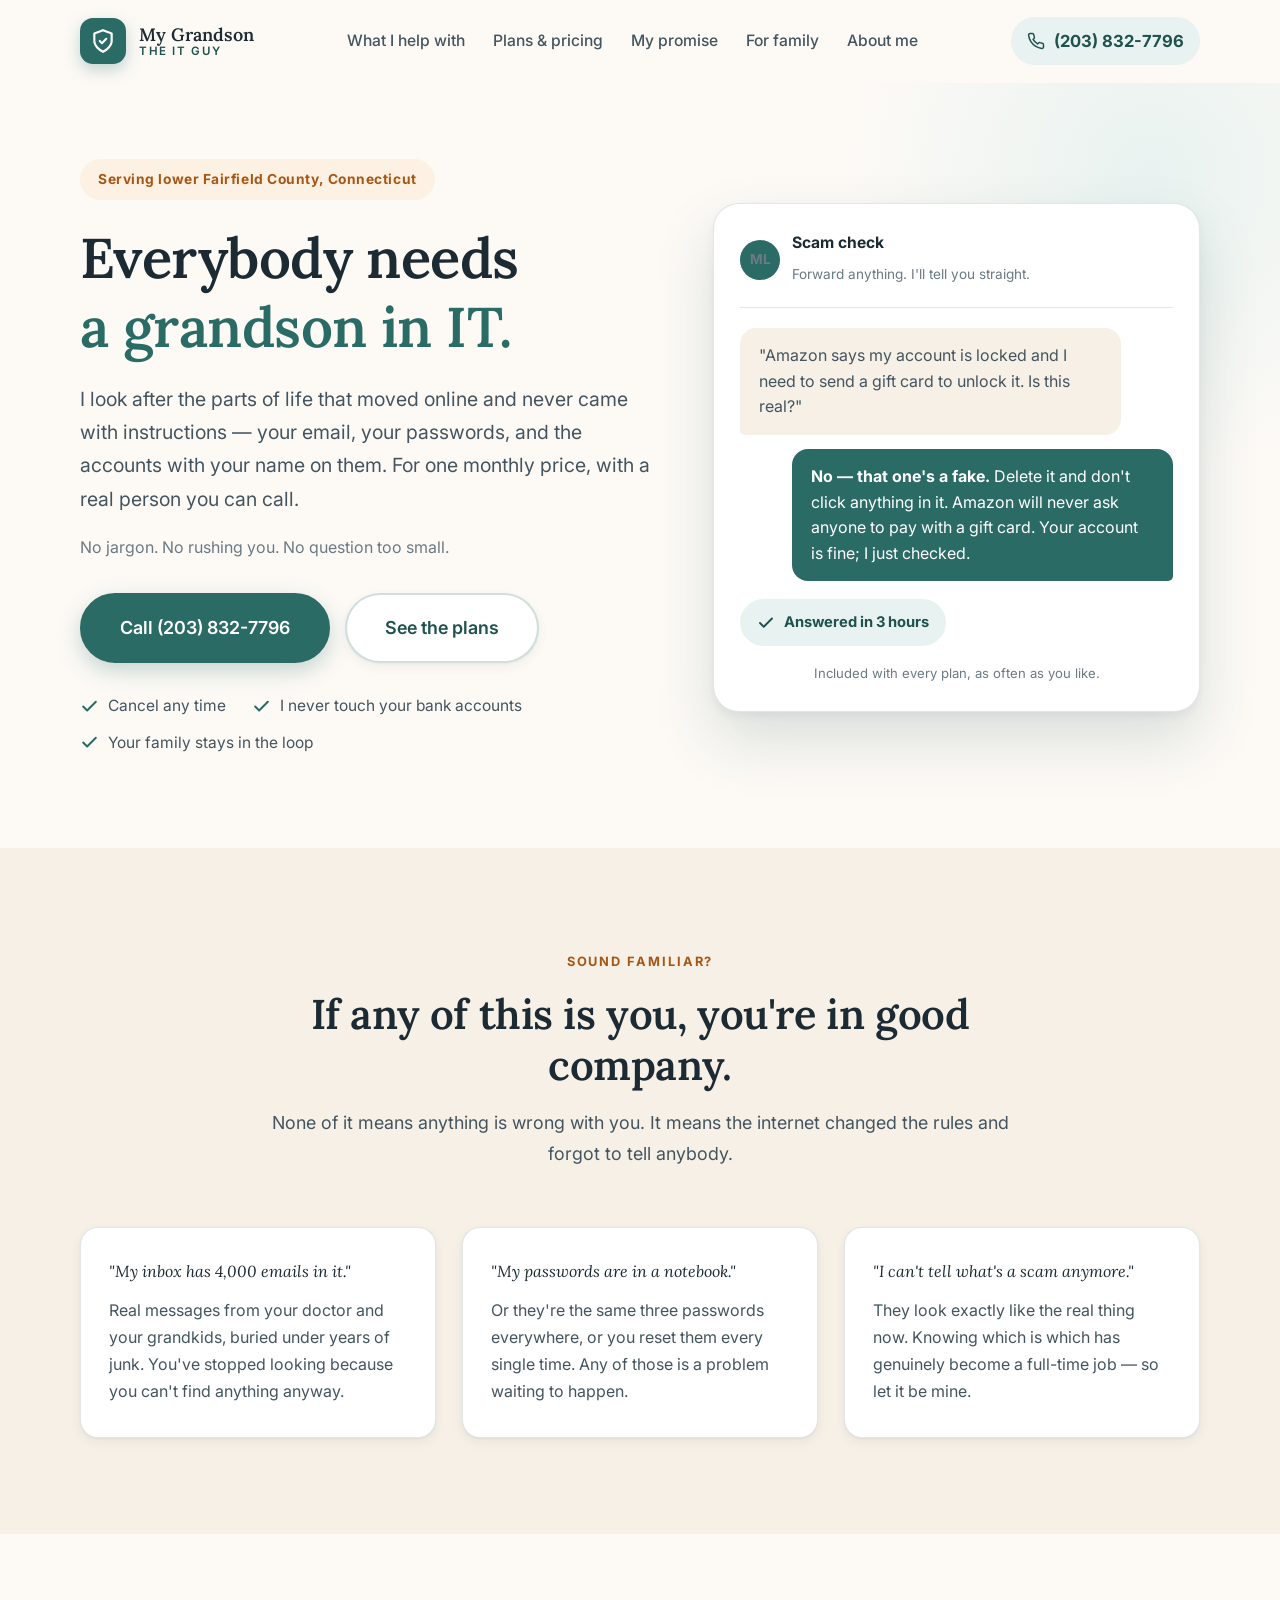
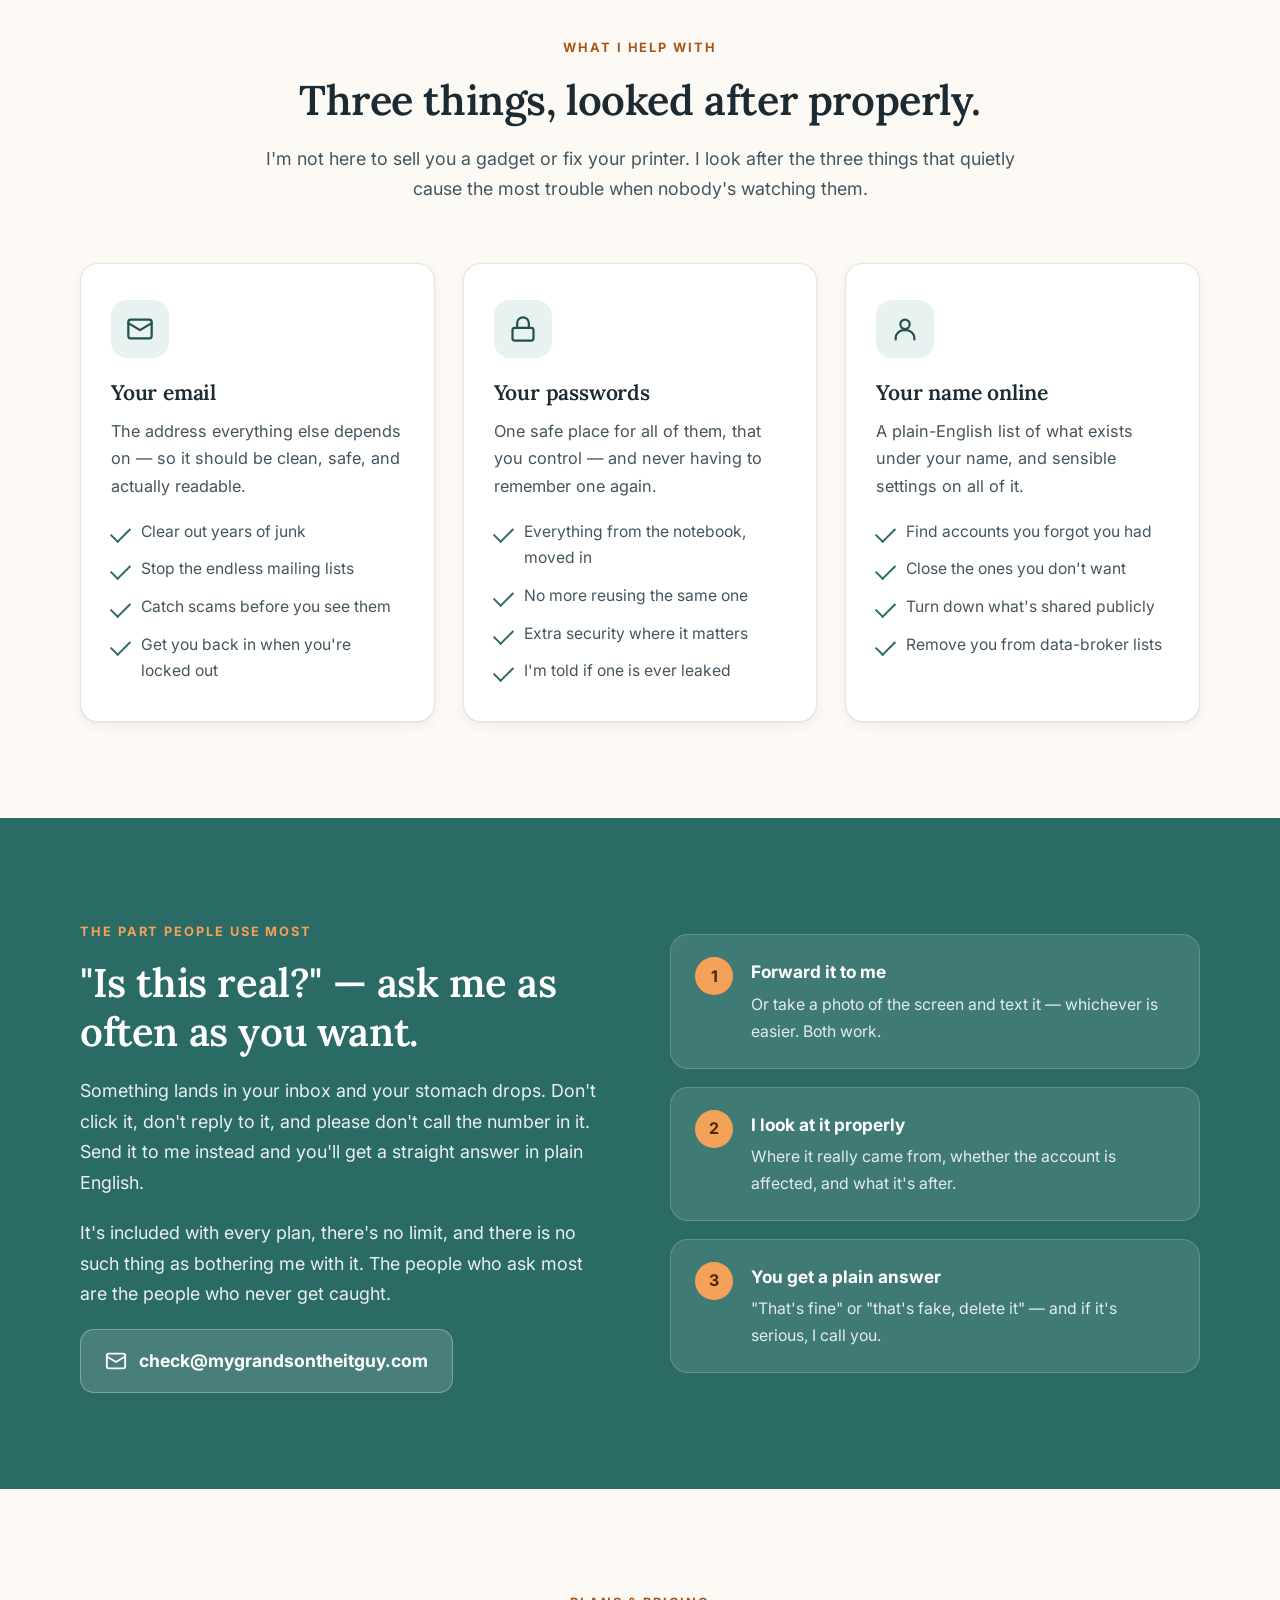
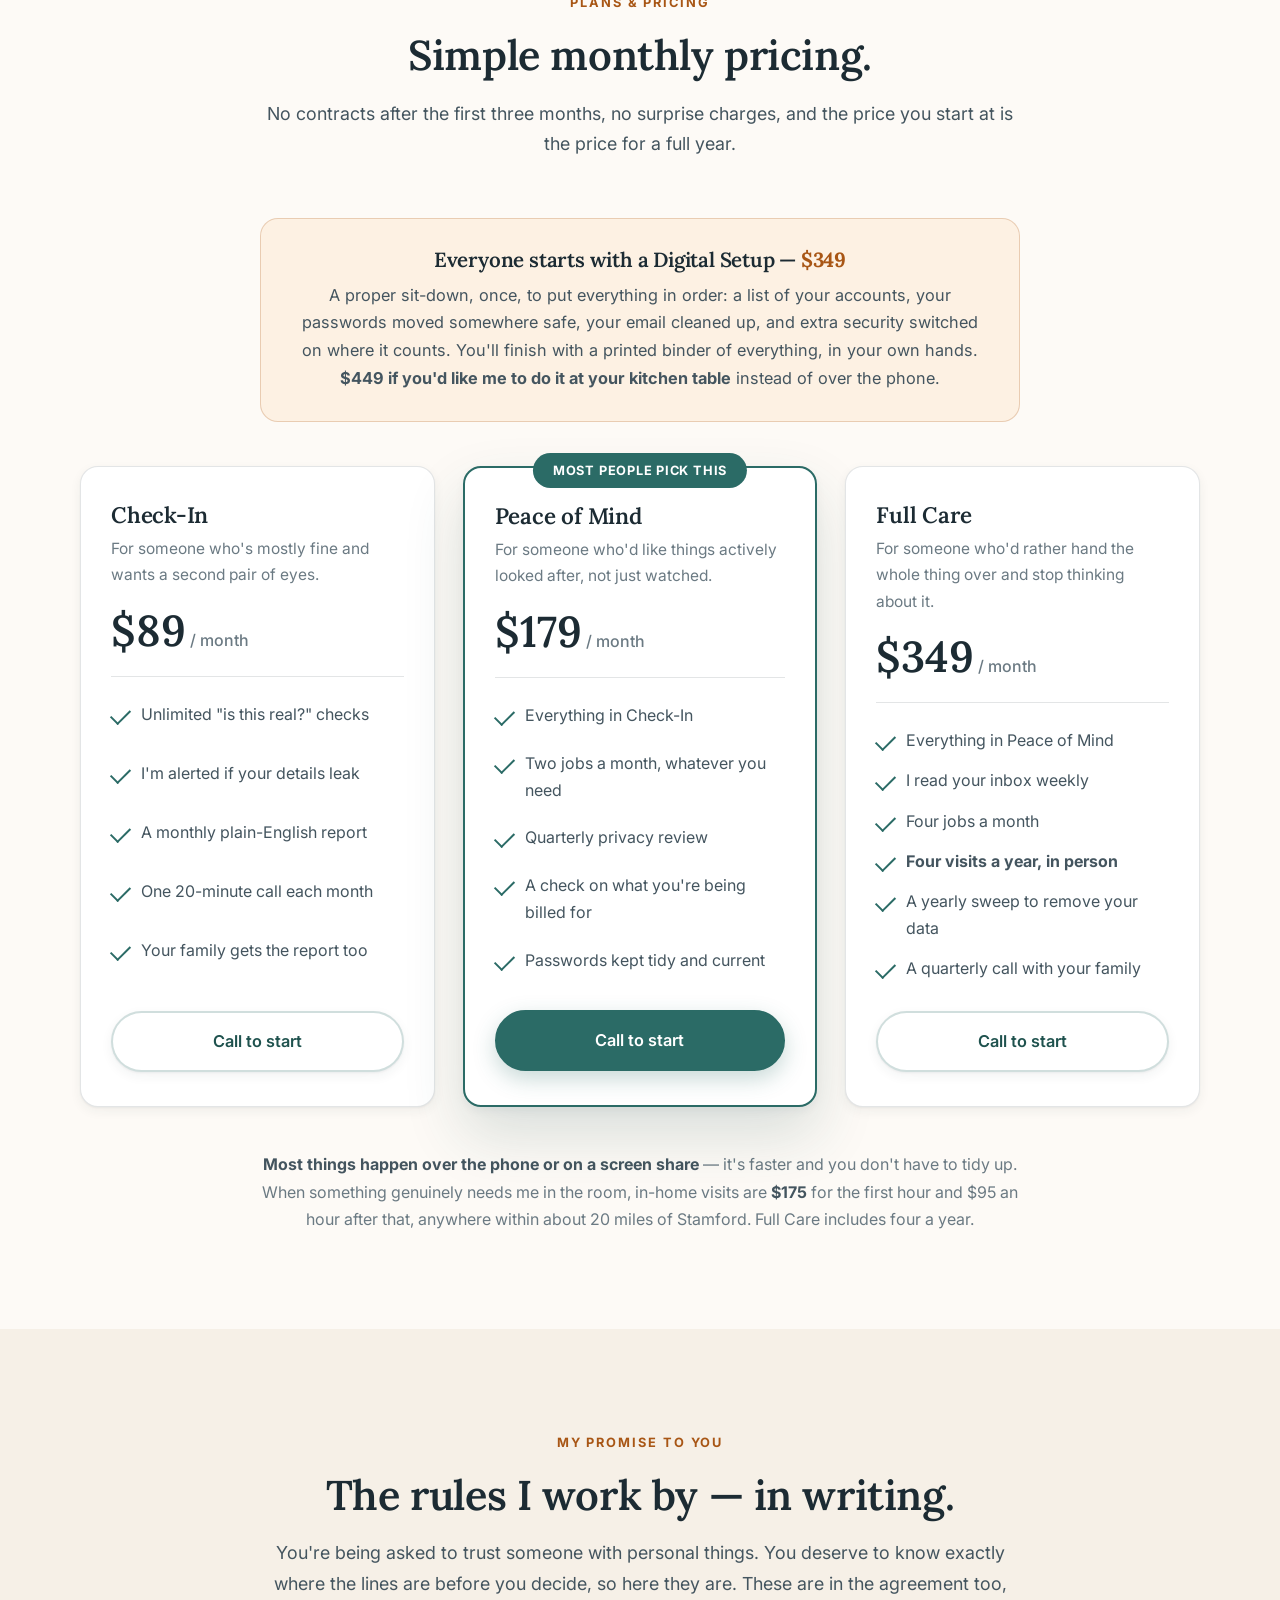
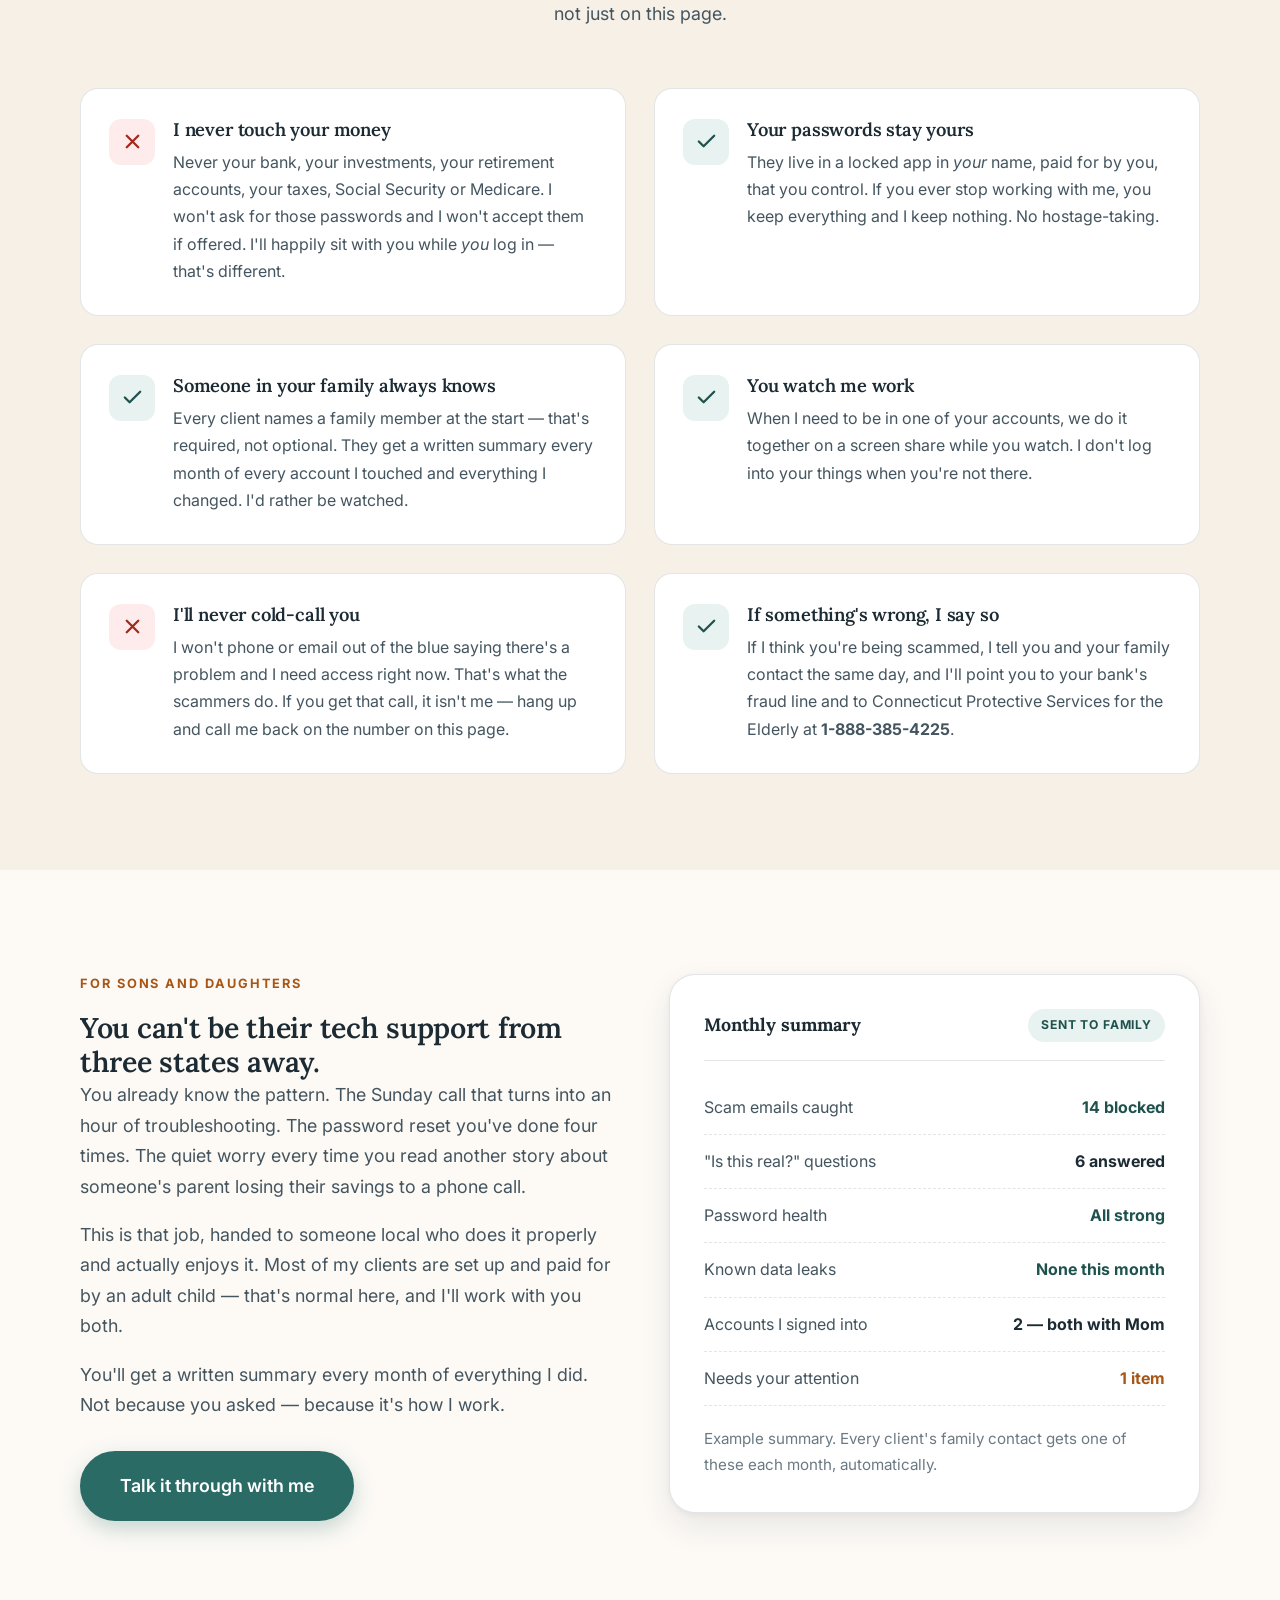
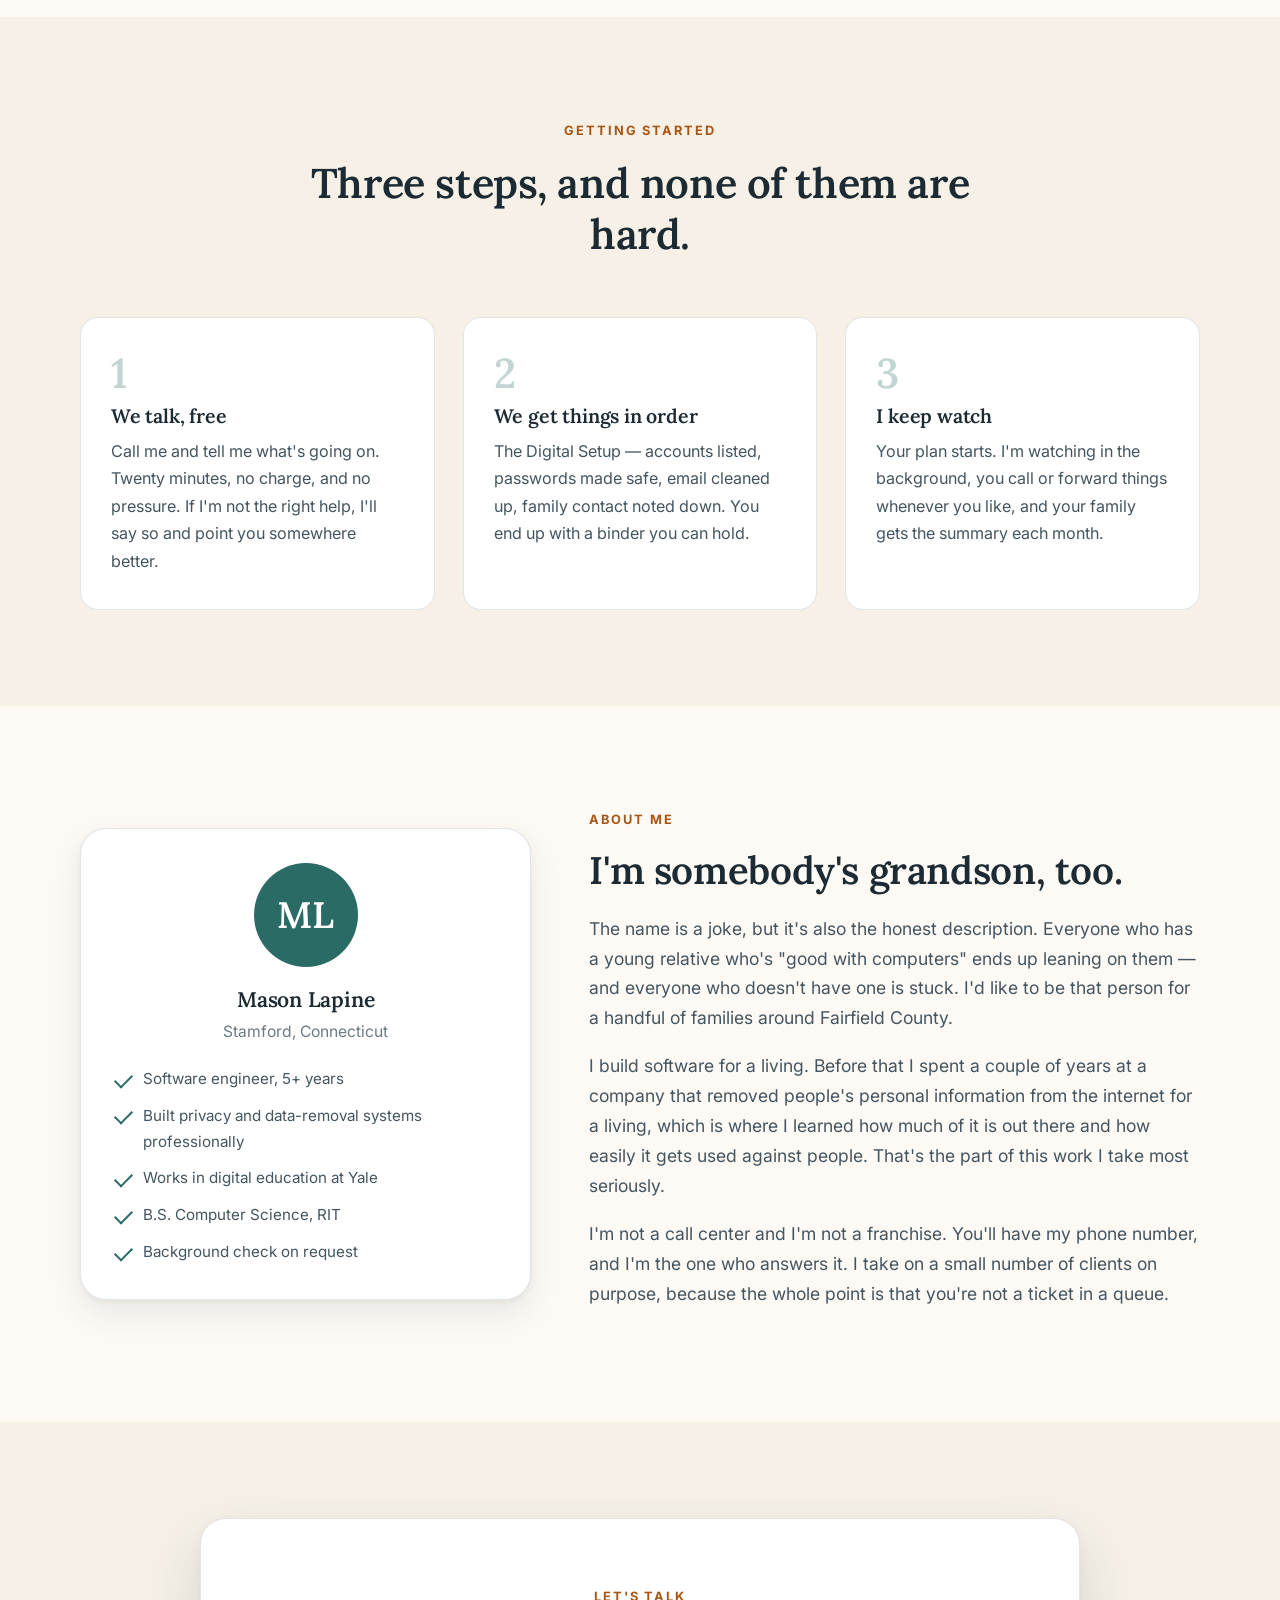
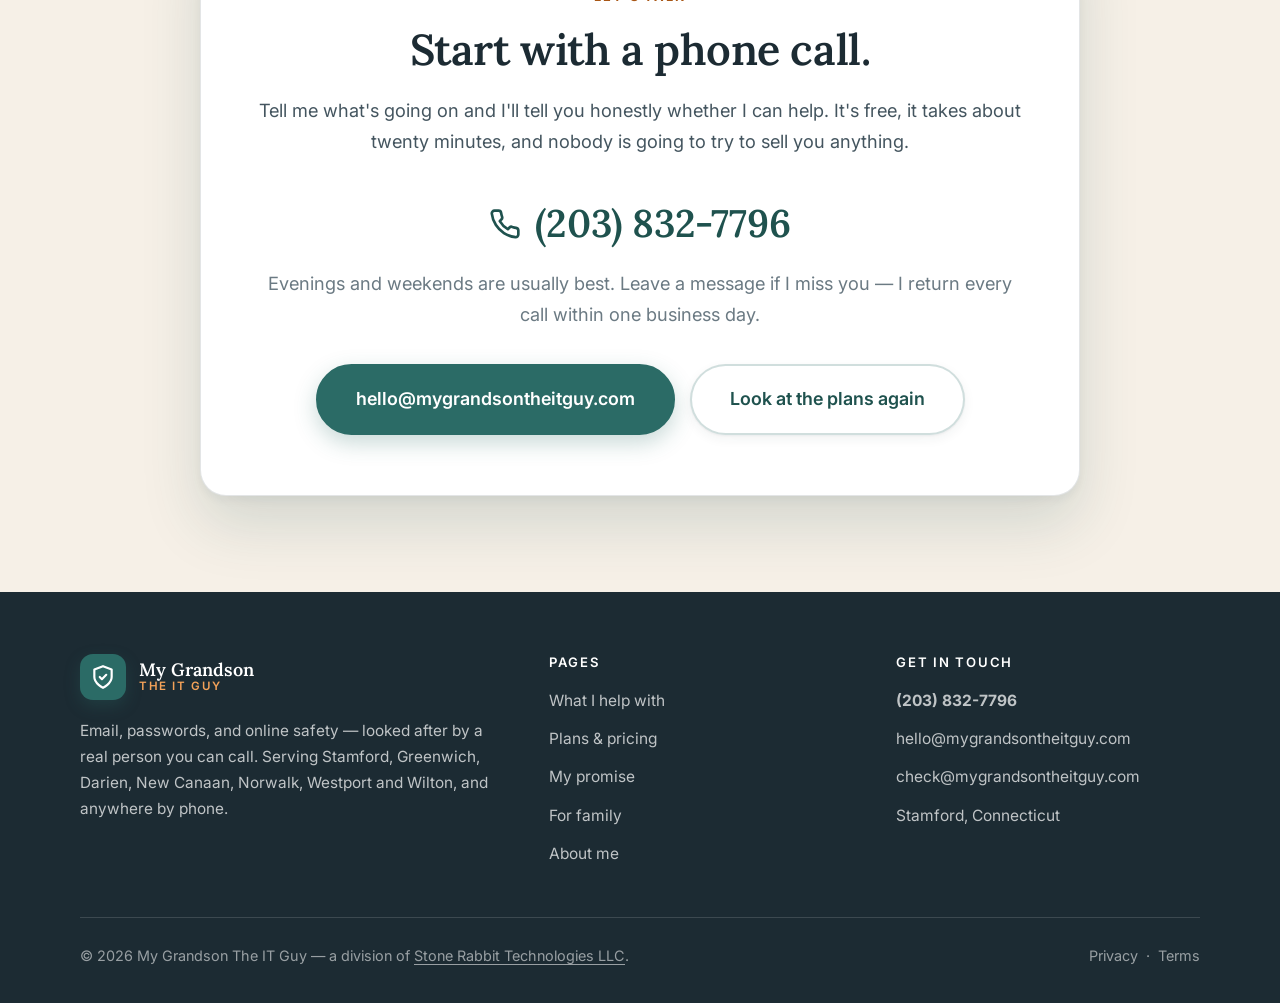
==== index.html @ dc6f5cc2 "Initial commit — My Grandson The IT Guy marketing site Static landing page for the consumer subscrip" ====
<!DOCTYPE html>
<html lang="en">
<head>
  <meta charset="UTF-8" />
  <meta name="viewport" content="width=device-width, initial-scale=1.0" />
  <title>My Grandson The IT Guy — Email, passwords and online safety, handled</title>
  <meta name="description" content="A friendly monthly service that looks after email, passwords, and your online accounts — for people who'd rather ask a person than figure it out alone. Serving lower Fairfield County, Connecticut." />
  <meta name="theme-color" content="#2b6b66" />

  <meta property="og:title" content="My Grandson The IT Guy" />
  <meta property="og:description" content="Email, passwords, and online safety — handled by a real person you can call. Monthly plans from $89." />
  <meta property="og:type" content="website" />
  <meta property="og:url" content="https://mygrandsontheitguy.com" />
  <meta property="og:locale" content="en_US" />

  <link rel="preconnect" href="https://fonts.googleapis.com" />
  <link rel="preconnect" href="https://fonts.gstatic.com" crossorigin />
  <link href="https://fonts.googleapis.com/css2?family=Inter:wght@400;500;600;700&family=Lora:wght@500;600;700&display=swap" rel="stylesheet" />

  <link rel="stylesheet" href="css/styles.css" />
</head>
<body>
  <a class="skip-link" href="#main">Skip to content</a>

  <!-- ===== Header ===== -->
  <header class="site-header" id="header">
    <div class="container">
      <div class="header-inner">
        <a href="#top" class="brand" aria-label="My Grandson The IT Guy — home">
          <span class="brand-mark" aria-hidden="true">
            <svg viewBox="0 0 24 24" fill="none" stroke="#fff" stroke-width="2" stroke-linecap="round" stroke-linejoin="round">
              <path d="M12 22s8-4 8-10V5l-8-3-8 3v7c0 6 8 10 8 10z"/>
              <path d="M9 12l2 2 4-4"/>
            </svg>
          </span>
          <span class="brand-text">
            <span class="brand-name">My Grandson</span>
            <span class="brand-sub">The IT Guy</span>
          </span>
        </a>

        <nav class="nav" aria-label="Primary">
          <a href="#help">What I help with</a>
          <a href="#plans">Plans &amp; pricing</a>
          <a href="#promise">My promise</a>
          <a href="#family">For family</a>
          <a href="#about">About me</a>
        </nav>

        <!-- Phone is the primary conversion path for this audience.
             Keep it visible; older visitors call, they don't fill in forms. -->
        <a href="tel:+12038327796" class="header-phone">
          <svg viewBox="0 0 24 24" fill="none" stroke="currentColor" stroke-width="2" stroke-linecap="round" stroke-linejoin="round" aria-hidden="true">
            <path d="M22 16.9v3a2 2 0 0 1-2.2 2 19.8 19.8 0 0 1-8.6-3.1 19.5 19.5 0 0 1-6-6A19.8 19.8 0 0 1 2.1 4.2 2 2 0 0 1 4.1 2h3a2 2 0 0 1 2 1.7c.1 1 .4 1.9.7 2.8a2 2 0 0 1-.5 2.1L8.1 9.9a16 16 0 0 0 6 6l1.3-1.3a2 2 0 0 1 2.1-.4c.9.3 1.8.6 2.8.7a2 2 0 0 1 1.7 2z"/>
          </svg>
          (203) 832-7796
        </a>

        <button class="menu-toggle" id="menuToggle" aria-label="Open menu" aria-expanded="false" aria-controls="mobileNav">
          <span></span><span></span><span></span>
        </button>
      </div>

      <nav class="mobile-nav" id="mobileNav" aria-label="Mobile">
        <a href="#help">What I help with</a>
        <a href="#plans">Plans &amp; pricing</a>
        <a href="#promise">My promise</a>
        <a href="#family">For family</a>
        <a href="#about">About me</a>
        <a href="tel:+12038327796"><strong>Call (203) 832-7796</strong></a>
      </nav>
    </div>
  </header>

  <main id="main">
    <!-- ===== Hero ===== -->
    <section class="hero" id="top">
      <div class="container hero-inner">
        <div class="hero-copy">
          <span class="hero-eyebrow">Serving lower Fairfield County, Connecticut</span>
          <h1>
            Everybody needs<br />
            <span class="accent">a grandson in IT.</span>
          </h1>
          <p class="hero-lead">
            I look after the parts of life that moved online and never came with
            instructions — your email, your passwords, and the accounts with your
            name on them. For one monthly price, with a real person you can call.
          </p>
          <p class="hero-note">
            No jargon. No rushing you. No question too small.
          </p>

          <div class="hero-actions">
            <a href="tel:+12038327796" class="btn btn-primary btn-lg">Call (203) 832-7796</a>
            <a href="#plans" class="btn btn-ghost btn-lg">See the plans</a>
          </div>

          <div class="hero-assure">
            <span>
              <svg viewBox="0 0 24 24" fill="none" stroke="currentColor" stroke-width="2.5" stroke-linecap="round" stroke-linejoin="round" aria-hidden="true"><path d="M20 6L9 17l-5-5"/></svg>
              Cancel any time
            </span>
            <span>
              <svg viewBox="0 0 24 24" fill="none" stroke="currentColor" stroke-width="2.5" stroke-linecap="round" stroke-linejoin="round" aria-hidden="true"><path d="M20 6L9 17l-5-5"/></svg>
              I never touch your bank accounts
            </span>
            <span>
              <svg viewBox="0 0 24 24" fill="none" stroke="currentColor" stroke-width="2.5" stroke-linecap="round" stroke-linejoin="round" aria-hidden="true"><path d="M20 6L9 17l-5-5"/></svg>
              Your family stays in the loop
            </span>
          </div>
        </div>

        <!-- Showing the product beats describing it -->
        <div class="hero-visual">
          <div class="chat">
            <div class="chat-head">
              <span class="chat-avatar" aria-hidden="true">ML</span>
              <div>
                <strong>Scam check</strong>
                <span>Forward anything. I'll tell you straight.</span>
              </div>
            </div>

            <div class="bubble bubble-them">
              "Amazon says my account is locked and I need to send a gift card
              to unlock it. Is this real?"
            </div>

            <div class="bubble bubble-me">
              <strong>No — that one's a fake.</strong> Delete it and don't click
              anything in it. Amazon will never ask anyone to pay with a gift
              card. Your account is fine; I just checked.
            </div>

            <span class="chat-verdict">
              <svg viewBox="0 0 24 24" fill="none" stroke="currentColor" stroke-width="2.5" stroke-linecap="round" stroke-linejoin="round" aria-hidden="true"><path d="M20 6L9 17l-5-5"/></svg>
              Answered in 3 hours
            </span>

            <p class="chat-time">Included with every plan, as often as you like.</p>
          </div>
        </div>
      </div>
    </section>

    <!-- ===== Problems ===== -->
    <section class="section section-sand">
      <div class="container">
        <div class="section-head reveal">
          <span class="kicker">Sound familiar?</span>
          <h2>If any of this is you, you're in good company.</h2>
          <p class="section-sub">
            None of it means anything is wrong with you. It means the internet
            changed the rules and forgot to tell anybody.
          </p>
        </div>

        <div class="problems">
          <article class="problem reveal">
            <p class="problem-quote">"My inbox has 4,000 emails in it."</p>
            <p>
              Real messages from your doctor and your grandkids, buried under
              years of junk. You've stopped looking because you can't find
              anything anyway.
            </p>
          </article>

          <article class="problem reveal">
            <p class="problem-quote">"My passwords are in a notebook."</p>
            <p>
              Or they're the same three passwords everywhere, or you reset them
              every single time. Any of those is a problem waiting to happen.
            </p>
          </article>

          <article class="problem reveal">
            <p class="problem-quote">"I can't tell what's a scam anymore."</p>
            <p>
              They look exactly like the real thing now. Knowing which is which
              has genuinely become a full-time job — so let it be mine.
            </p>
          </article>
        </div>
      </div>
    </section>

    <!-- ===== What I help with ===== -->
    <section class="section" id="help">
      <div class="container">
        <div class="section-head reveal">
          <span class="kicker">What I help with</span>
          <h2>Three things, looked after properly.</h2>
          <p class="section-sub">
            I'm not here to sell you a gadget or fix your printer. I look after
            the three things that quietly cause the most trouble when nobody's
            watching them.
          </p>
        </div>

        <div class="cards">
          <article class="card reveal">
            <span class="card-icon" aria-hidden="true">
              <svg viewBox="0 0 24 24" fill="none" stroke="currentColor" stroke-width="1.9" stroke-linecap="round" stroke-linejoin="round">
                <rect x="2" y="4" width="20" height="16" rx="2"/><path d="m2 7 10 6 10-6"/>
              </svg>
            </span>
            <h3>Your email</h3>
            <p>
              The address everything else depends on — so it should be clean,
              safe, and actually readable.
            </p>
            <ul class="card-list">
              <li>Clear out years of junk</li>
              <li>Stop the endless mailing lists</li>
              <li>Catch scams before you see them</li>
              <li>Get you back in when you're locked out</li>
            </ul>
          </article>

          <article class="card reveal">
            <span class="card-icon" aria-hidden="true">
              <svg viewBox="0 0 24 24" fill="none" stroke="currentColor" stroke-width="1.9" stroke-linecap="round" stroke-linejoin="round">
                <rect x="3" y="11" width="18" height="11" rx="2"/><path d="M7 11V7a5 5 0 0 1 10 0v4"/>
              </svg>
            </span>
            <h3>Your passwords</h3>
            <p>
              One safe place for all of them, that you control — and never
              having to remember one again.
            </p>
            <ul class="card-list">
              <li>Everything from the notebook, moved in</li>
              <li>No more reusing the same one</li>
              <li>Extra security where it matters</li>
              <li>I'm told if one is ever leaked</li>
            </ul>
          </article>

          <article class="card reveal">
            <span class="card-icon" aria-hidden="true">
              <svg viewBox="0 0 24 24" fill="none" stroke="currentColor" stroke-width="1.9" stroke-linecap="round" stroke-linejoin="round">
                <circle cx="12" cy="8" r="4"/><path d="M4 21v-1a7 7 0 0 1 7-7h2a7 7 0 0 1 7 7v1"/>
              </svg>
            </span>
            <h3>Your name online</h3>
            <p>
              A plain-English list of what exists under your name, and sensible
              settings on all of it.
            </p>
            <ul class="card-list">
              <li>Find accounts you forgot you had</li>
              <li>Close the ones you don't want</li>
              <li>Turn down what's shared publicly</li>
              <li>Remove you from data-broker lists</li>
            </ul>
          </article>
        </div>
      </div>
    </section>

    <!-- ===== Scam check feature ===== -->
    <section class="section section-teal">
      <div class="container feature-inner">
        <div class="feature-copy reveal">
          <span class="kicker">The part people use most</span>
          <h2>"Is this real?" — ask me as often as you want.</h2>
          <p>
            Something lands in your inbox and your stomach drops. Don't click it,
            don't reply to it, and please don't call the number in it. Send it to
            me instead and you'll get a straight answer in plain English.
          </p>
          <p>
            It's included with every plan, there's no limit, and there is no such
            thing as bothering me with it. The people who ask most are the people
            who never get caught.
          </p>
          <!-- TODO (pre-launch): create this mailbox on the domain -->
          <span class="feature-mail">
            <svg viewBox="0 0 24 24" width="22" height="22" fill="none" stroke="currentColor" stroke-width="2" stroke-linecap="round" stroke-linejoin="round" aria-hidden="true">
              <rect x="2" y="4" width="20" height="16" rx="2"/><path d="m2 7 10 6 10-6"/>
            </svg>
            check@mygrandsontheitguy.com
          </span>
        </div>

        <div class="feature-steps reveal">
          <div class="fstep">
            <span class="fstep-num" aria-hidden="true">1</span>
            <div>
              <strong>Forward it to me</strong>
              <p>Or take a photo of the screen and text it — whichever is easier. Both work.</p>
            </div>
          </div>
          <div class="fstep">
            <span class="fstep-num" aria-hidden="true">2</span>
            <div>
              <strong>I look at it properly</strong>
              <p>Where it really came from, whether the account is affected, and what it's after.</p>
            </div>
          </div>
          <div class="fstep">
            <span class="fstep-num" aria-hidden="true">3</span>
            <div>
              <strong>You get a plain answer</strong>
              <p>"That's fine" or "that's fake, delete it" — and if it's serious, I call you.</p>
            </div>
          </div>
        </div>
      </div>
    </section>

    <!-- ===== Plans ===== -->
    <section class="section" id="plans">
      <div class="container">
        <div class="section-head reveal">
          <span class="kicker">Plans &amp; pricing</span>
          <h2>Simple monthly pricing.</h2>
          <p class="section-sub">
            No contracts after the first three months, no surprise charges, and
            the price you start at is the price for a full year.
          </p>
        </div>

        <div class="setup-callout reveal">
          <h3>Everyone starts with a Digital Setup — <span class="price">$349</span></h3>
          <p>
            A proper sit-down, once, to put everything in order: a list of your
            accounts, your passwords moved somewhere safe, your email cleaned up,
            and extra security switched on where it counts. You'll finish with a
            printed binder of everything, in your own hands.
            <br />
            <strong>$449 if you'd like me to do it at your kitchen table</strong>
            instead of over the phone.
          </p>
        </div>

        <div class="plans">
          <article class="plan reveal">
            <h3>Check-In</h3>
            <p class="plan-for">For someone who's mostly fine and wants a second pair of eyes.</p>
            <div class="plan-price">$89<span> / month</span></div>
            <div class="plan-rule"></div>
            <ul class="plan-list">
              <li>Unlimited "is this real?" checks</li>
              <li>I'm alerted if your details leak</li>
              <li>A monthly plain-English report</li>
              <li>One 20-minute call each month</li>
              <li>Your family gets the report too</li>
            </ul>
            <a href="tel:+12038327796" class="btn btn-ghost">Call to start</a>
          </article>

          <article class="plan plan-featured reveal">
            <span class="plan-badge">Most people pick this</span>
            <h3>Peace of Mind</h3>
            <p class="plan-for">For someone who'd like things actively looked after, not just watched.</p>
            <div class="plan-price">$179<span> / month</span></div>
            <div class="plan-rule"></div>
            <ul class="plan-list">
              <li>Everything in Check-In</li>
              <li>Two jobs a month, whatever you need</li>
              <li>Quarterly privacy review</li>
              <li>A check on what you're being billed for</li>
              <li>Passwords kept tidy and current</li>
            </ul>
            <a href="tel:+12038327796" class="btn btn-primary">Call to start</a>
          </article>

          <article class="plan reveal">
            <h3>Full Care</h3>
            <p class="plan-for">For someone who'd rather hand the whole thing over and stop thinking about it.</p>
            <div class="plan-price">$349<span> / month</span></div>
            <div class="plan-rule"></div>
            <ul class="plan-list">
              <li>Everything in Peace of Mind</li>
              <li>I read your inbox weekly</li>
              <li>Four jobs a month</li>
              <li><strong>Four visits a year, in person</strong></li>
              <li>A yearly sweep to remove your data</li>
              <li>A quarterly call with your family</li>
            </ul>
            <a href="tel:+12038327796" class="btn btn-ghost">Call to start</a>
          </article>
        </div>

        <p class="pricing-foot reveal">
          <strong>Most things happen over the phone or on a screen share</strong> —
          it's faster and you don't have to tidy up. When something genuinely needs
          me in the room, in-home visits are <strong>$175</strong> for the first
          hour and $95 an hour after that, anywhere within about 20 miles of
          Stamford. Full Care includes four a year.
        </p>
      </div>
    </section>

    <!-- ===== Promise / safety ===== -->
    <section class="section section-sand" id="promise">
      <div class="container">
        <div class="section-head reveal">
          <span class="kicker">My promise to you</span>
          <h2>The rules I work by — in writing.</h2>
          <p class="section-sub">
            You're being asked to trust someone with personal things. You deserve
            to know exactly where the lines are before you decide, so here they
            are. These are in the agreement too, not just on this page.
          </p>
        </div>

        <div class="promise-grid">
          <article class="promise reveal">
            <span class="promise-icon promise-no" aria-hidden="true">
              <svg viewBox="0 0 24 24" fill="none" stroke="currentColor" stroke-width="2.4" stroke-linecap="round"><path d="M18 6 6 18M6 6l12 12"/></svg>
            </span>
            <div>
              <h3>I never touch your money</h3>
              <p>
                Never your bank, your investments, your retirement accounts, your
                taxes, Social Security or Medicare. I won't ask for those
                passwords and I won't accept them if offered. I'll happily sit
                with you while <em>you</em> log in — that's different.
              </p>
            </div>
          </article>

          <article class="promise reveal">
            <span class="promise-icon promise-yes" aria-hidden="true">
              <svg viewBox="0 0 24 24" fill="none" stroke="currentColor" stroke-width="2.4" stroke-linecap="round" stroke-linejoin="round"><path d="M20 6 9 17l-5-5"/></svg>
            </span>
            <div>
              <h3>Your passwords stay yours</h3>
              <p>
                They live in a locked app in <em>your</em> name, paid for by you,
                that you control. If you ever stop working with me, you keep
                everything and I keep nothing. No hostage-taking.
              </p>
            </div>
          </article>

          <article class="promise reveal">
            <span class="promise-icon promise-yes" aria-hidden="true">
              <svg viewBox="0 0 24 24" fill="none" stroke="currentColor" stroke-width="2.4" stroke-linecap="round" stroke-linejoin="round"><path d="M20 6 9 17l-5-5"/></svg>
            </span>
            <div>
              <h3>Someone in your family always knows</h3>
              <p>
                Every client names a family member at the start — that's required,
                not optional. They get a written summary every month of every
                account I touched and everything I changed. I'd rather be watched.
              </p>
            </div>
          </article>

          <article class="promise reveal">
            <span class="promise-icon promise-yes" aria-hidden="true">
              <svg viewBox="0 0 24 24" fill="none" stroke="currentColor" stroke-width="2.4" stroke-linecap="round" stroke-linejoin="round"><path d="M20 6 9 17l-5-5"/></svg>
            </span>
            <div>
              <h3>You watch me work</h3>
              <p>
                When I need to be in one of your accounts, we do it together on a
                screen share while you watch. I don't log into your things when
                you're not there.
              </p>
            </div>
          </article>

          <article class="promise reveal">
            <span class="promise-icon promise-no" aria-hidden="true">
              <svg viewBox="0 0 24 24" fill="none" stroke="currentColor" stroke-width="2.4" stroke-linecap="round"><path d="M18 6 6 18M6 6l12 12"/></svg>
            </span>
            <div>
              <h3>I'll never cold-call you</h3>
              <p>
                I won't phone or email out of the blue saying there's a problem
                and I need access right now. That's what the scammers do. If you
                get that call, it isn't me — hang up and call me back on the
                number on this page.
              </p>
            </div>
          </article>

          <article class="promise reveal">
            <span class="promise-icon promise-yes" aria-hidden="true">
              <svg viewBox="0 0 24 24" fill="none" stroke="currentColor" stroke-width="2.4" stroke-linecap="round" stroke-linejoin="round"><path d="M20 6 9 17l-5-5"/></svg>
            </span>
            <div>
              <h3>If something's wrong, I say so</h3>
              <p>
                If I think you're being scammed, I tell you and your family
                contact the same day, and I'll point you to your bank's fraud
                line and to Connecticut Protective Services for the Elderly at
                <strong>1-888-385-4225</strong>.
              </p>
            </div>
          </article>
        </div>
      </div>
    </section>

    <!-- ===== For family ===== -->
    <section class="section" id="family">
      <div class="container family-inner">
        <div class="reveal">
          <span class="kicker">For sons and daughters</span>
          <h2>You can't be their tech support from three states away.</h2>
          <p style="font-size:1.12rem; margin-bottom:18px;">
            You already know the pattern. The Sunday call that turns into an hour
            of troubleshooting. The password reset you've done four times. The
            quiet worry every time you read another story about someone's parent
            losing their savings to a phone call.
          </p>
          <p style="font-size:1.12rem; margin-bottom:18px;">
            This is that job, handed to someone local who does it properly and
            actually enjoys it. Most of my clients are set up and paid for by an
            adult child — that's normal here, and I'll work with you both.
          </p>
          <p style="font-size:1.12rem; margin-bottom:30px;">
            You'll get a written summary every month of everything I did. Not
            because you asked — because it's how I work.
          </p>
          <a href="tel:+12038327796" class="btn btn-primary btn-lg">Talk it through with me</a>
        </div>

        <div class="family-card reveal">
          <div class="report-head">
            <strong>Monthly summary</strong>
            <span class="report-tag">Sent to family</span>
          </div>
          <div class="report-row">
            <span>Scam emails caught</span>
            <span class="report-val ok">14 blocked</span>
          </div>
          <div class="report-row">
            <span>"Is this real?" questions</span>
            <span class="report-val">6 answered</span>
          </div>
          <div class="report-row">
            <span>Password health</span>
            <span class="report-val ok">All strong</span>
          </div>
          <div class="report-row">
            <span>Known data leaks</span>
            <span class="report-val ok">None this month</span>
          </div>
          <div class="report-row">
            <span>Accounts I signed into</span>
            <span class="report-val">2 — both with Mom</span>
          </div>
          <div class="report-row">
            <span>Needs your attention</span>
            <span class="report-val flag">1 item</span>
          </div>
          <p style="margin-top:20px; font-size:.95rem; color:var(--ink-3);">
            Example summary. Every client's family contact gets one of these each
            month, automatically.
          </p>
        </div>
      </div>
    </section>

    <!-- ===== How to start ===== -->
    <section class="section section-sand">
      <div class="container">
        <div class="section-head reveal">
          <span class="kicker">Getting started</span>
          <h2>Three steps, and none of them are hard.</h2>
        </div>

        <div class="steps">
          <article class="step reveal">
            <span class="step-num" aria-hidden="true">1</span>
            <h3>We talk, free</h3>
            <p>
              Call me and tell me what's going on. Twenty minutes, no charge,
              and no pressure. If I'm not the right help, I'll say so and point
              you somewhere better.
            </p>
          </article>

          <article class="step reveal">
            <span class="step-num" aria-hidden="true">2</span>
            <h3>We get things in order</h3>
            <p>
              The Digital Setup — accounts listed, passwords made safe, email
              cleaned up, family contact noted down. You end up with a binder
              you can hold.
            </p>
          </article>

          <article class="step reveal">
            <span class="step-num" aria-hidden="true">3</span>
            <h3>I keep watch</h3>
            <p>
              Your plan starts. I'm watching in the background, you call or
              forward things whenever you like, and your family gets the summary
              each month.
            </p>
          </article>
        </div>
      </div>
    </section>

    <!-- ===== About ===== -->
    <section class="section" id="about">
      <div class="container about-inner">
        <div class="about-portrait reveal">
          <!-- TODO (pre-launch): replace initials with a real photograph.
               For this audience a face materially outperforms a monogram. -->
          <span class="about-initials" aria-hidden="true">ML</span>
          <h3>Mason Lapine</h3>
          <p class="about-role">Stamford, Connecticut</p>
          <ul class="about-creds">
            <li>Software engineer, 5+ years</li>
            <li>Built privacy and data-removal systems professionally</li>
            <li>Works in digital education at Yale</li>
            <li>B.S. Computer Science, RIT</li>
            <li>Background check on request</li>
          </ul>
        </div>

        <div class="about-copy reveal">
          <span class="kicker">About me</span>
          <h2>I'm somebody's grandson, too.</h2>
          <p>
            The name is a joke, but it's also the honest description. Everyone
            who has a young relative who's "good with computers" ends up leaning
            on them — and everyone who doesn't have one is stuck. I'd like to be
            that person for a handful of families around Fairfield County.
          </p>
          <p>
            I build software for a living. Before that I spent a couple of years
            at a company that removed people's personal information from the
            internet for a living, which is where I learned how much of it is out
            there and how easily it gets used against people. That's the part of
            this work I take most seriously.
          </p>
          <p>
            I'm not a call center and I'm not a franchise. You'll have my phone
            number, and I'm the one who answers it. I take on a small number of
            clients on purpose, because the whole point is that you're not a
            ticket in a queue.
          </p>
        </div>
      </div>
    </section>

    <!-- ===== Contact ===== -->
    <section class="section section-sand">
      <div class="container">
        <div class="contact-card reveal">
          <span class="kicker">Let's talk</span>
          <h2>Start with a phone call.</h2>
          <p>
            Tell me what's going on and I'll tell you honestly whether I can
            help. It's free, it takes about twenty minutes, and nobody is going
            to try to sell you anything.
          </p>

          <a href="tel:+12038327796" class="contact-big">
            <svg viewBox="0 0 24 24" fill="none" stroke="currentColor" stroke-width="2" stroke-linecap="round" stroke-linejoin="round" aria-hidden="true">
              <path d="M22 16.9v3a2 2 0 0 1-2.2 2 19.8 19.8 0 0 1-8.6-3.1 19.5 19.5 0 0 1-6-6A19.8 19.8 0 0 1 2.1 4.2 2 2 0 0 1 4.1 2h3a2 2 0 0 1 2 1.7c.1 1 .4 1.9.7 2.8a2 2 0 0 1-.5 2.1L8.1 9.9a16 16 0 0 0 6 6l1.3-1.3a2 2 0 0 1 2.1-.4c.9.3 1.8.6 2.8.7a2 2 0 0 1 1.7 2z"/>
            </svg>
            (203) 832-7796
          </a>
          <p class="contact-hours">
            Evenings and weekends are usually best. Leave a message if I miss you
            — I return every call within one business day.
          </p>

          <div class="contact-actions">
            <!-- TODO (pre-launch): create this mailbox on the domain -->
            <a href="mailto:hello@mygrandsontheitguy.com" class="btn btn-primary btn-lg">hello@mygrandsontheitguy.com</a>
            <a href="#plans" class="btn btn-ghost btn-lg">Look at the plans again</a>
          </div>
        </div>
      </div>
    </section>
  </main>

  <!-- ===== Footer ===== -->
  <footer class="site-footer">
    <div class="container">
      <div class="footer-inner">
        <div class="footer-brand">
          <div class="brand">
            <span class="brand-mark" aria-hidden="true">
              <svg viewBox="0 0 24 24" fill="none" stroke="#fff" stroke-width="2" stroke-linecap="round" stroke-linejoin="round">
                <path d="M12 22s8-4 8-10V5l-8-3-8 3v7c0 6 8 10 8 10z"/><path d="M9 12l2 2 4-4"/>
              </svg>
            </span>
            <span class="brand-text">
              <span class="brand-name">My Grandson</span>
              <span class="brand-sub">The IT Guy</span>
            </span>
          </div>
          <p>
            Email, passwords, and online safety — looked after by a real person
            you can call. Serving Stamford, Greenwich, Darien, New Canaan,
            Norwalk, Westport and Wilton, and anywhere by phone.
          </p>
        </div>

        <div class="footer-col">
          <h4>Pages</h4>
          <a href="#help">What I help with</a>
          <a href="#plans">Plans &amp; pricing</a>
          <a href="#promise">My promise</a>
          <a href="#family">For family</a>
          <a href="#about">About me</a>
        </div>

        <div class="footer-col">
          <h4>Get in touch</h4>
          <a href="tel:+12038327796"><strong>(203) 832-7796</strong></a>
          <a href="mailto:hello@mygrandsontheitguy.com">hello@mygrandsontheitguy.com</a>
          <a href="mailto:check@mygrandsontheitguy.com">check@mygrandsontheitguy.com</a>
          <p>Stamford, Connecticut</p>
        </div>
      </div>

      <div class="footer-legal">
        <p>
          &copy; <span id="year">2026</span> My Grandson The IT Guy — a division of
          <a href="https://stonerabbittechnologies.com" style="color:inherit; text-decoration:underline; text-underline-offset:3px;">Stone Rabbit Technologies LLC</a>.
        </p>
        <!-- TODO (pre-launch): both pages must exist before this goes live -->
        <p>
          <a href="privacy.html">Privacy</a> &nbsp;·&nbsp;
          <a href="terms.html">Terms</a>
        </p>
      </div>
    </div>
  </footer>

  <script src="js/main.js"></script>
</body>
</html>
---- css/styles.css ----
/* =========================================================
   My Grandson The IT Guy
   A division of Stone Rabbit Technologies LLC

   Design brief: the primary reader is 70+, the buyer is often
   their adult child. So: large type (19px base), high contrast,
   generous tap targets, calm warm palette, no jargon, and the
   phone number never more than a glance away.
   ========================================================= */

:root {
  --teal: #2b6b66;         /* primary — calm, trustworthy, not clinical */
  --teal-deep: #1f524e;    /* hover + small text on cream */
  --teal-tint: #e8f2f0;
  --teal-line: rgba(43, 107, 102, .22);

  --amber: #a85615;        /* accent — warm, AA on cream */
  --amber-soft: #f4a259;
  --amber-tint: #fdf1e3;

  --ink: #1c2b33;          /* headings — ~14:1 on cream */
  --ink-2: #44555f;        /* body copy — ~7.5:1 */
  --ink-3: #6b7a83;        /* captions only */

  --cream: #fdfaf6;
  --sand: #f6f0e7;
  --white: #ffffff;

  --line: rgba(28, 43, 51, .12);

  --radius: 18px;
  --radius-sm: 12px;
  --radius-lg: 26px;

  --shadow-sm: 0 1px 2px rgba(28,43,51,.05), 0 4px 12px rgba(28,43,51,.06);
  --shadow: 0 2px 6px rgba(28,43,51,.05), 0 14px 32px rgba(28,43,51,.09);
  --shadow-lg: 0 4px 10px rgba(28,43,51,.05), 0 28px 60px rgba(31,82,78,.16);

  --container: 1120px;
  --ease: cubic-bezier(.22,1,.36,1);

  --font-sans: 'Inter', -apple-system, BlinkMacSystemFont, 'Segoe UI', Roboto, sans-serif;
  --font-serif: 'Lora', Georgia, 'Times New Roman', serif;
}

* { box-sizing: border-box; margin: 0; padding: 0; }

html { scroll-behavior: smooth; -webkit-text-size-adjust: 100%; }

body {
  font-family: var(--font-sans);
  /* 19px base — deliberately larger than a standard marketing site */
  font-size: 19px;
  line-height: 1.7;
  color: var(--ink-2);
  background: var(--cream);
  -webkit-font-smoothing: antialiased;
  overflow-x: hidden;
}

img { max-width: 100%; display: block; }
a { color: inherit; text-decoration: none; }

h1, h2, h3, h4 {
  font-family: var(--font-serif);
  color: var(--ink);
  line-height: 1.22;
  font-weight: 600;
  letter-spacing: -.01em;
}

.container { width: min(var(--container), 90vw); margin: 0 auto; }

/* ---------- Accessibility ---------- */
.skip-link {
  position: absolute; left: -999px; top: 0; z-index: 300;
  background: var(--teal); color: #fff; padding: 14px 22px;
  border-radius: 0 0 10px 0; font-weight: 600;
}
.skip-link:focus { left: 0; }

:focus-visible {
  outline: 3px solid var(--amber);
  outline-offset: 3px;
  border-radius: 6px;
}

.visually-hidden {
  position: absolute; width: 1px; height: 1px;
  padding: 0; margin: -1px; overflow: hidden;
  clip: rect(0 0 0 0); white-space: nowrap; border: 0;
}

/* ---------- Buttons — min 52px tall, easy to hit ---------- */
.btn {
  display: inline-flex; align-items: center; justify-content: center; gap: 10px;
  min-height: 56px; padding: 15px 30px;
  border-radius: 999px; font-weight: 600; font-size: 1.02rem;
  border: 2px solid transparent; cursor: pointer;
  transition: transform .25s var(--ease), background .25s var(--ease),
              box-shadow .25s var(--ease), color .25s var(--ease);
}
.btn-primary {
  background: var(--teal); color: #fff; border-color: var(--teal);
  box-shadow: 0 8px 22px rgba(43,107,102,.26);
}
.btn-primary:hover {
  background: var(--teal-deep); border-color: var(--teal-deep);
  transform: translateY(-2px); box-shadow: 0 14px 30px rgba(43,107,102,.32);
}
.btn-ghost {
  background: var(--white); color: var(--teal-deep); border-color: var(--teal-line);
  box-shadow: var(--shadow-sm);
}
.btn-ghost:hover {
  border-color: var(--teal); transform: translateY(-2px); box-shadow: var(--shadow);
}
.btn-lg { min-height: 64px; padding: 18px 38px; font-size: 1.12rem; }

/* ---------- Header ---------- */
.site-header {
  position: sticky; top: 0; z-index: 100;
  background: rgba(253,250,246,.88);
  backdrop-filter: saturate(180%) blur(14px);
  -webkit-backdrop-filter: saturate(180%) blur(14px);
  border-bottom: 1px solid transparent;
  transition: border-color .3s var(--ease), box-shadow .3s var(--ease);
}
.site-header.scrolled {
  border-bottom-color: var(--line);
  box-shadow: 0 4px 22px rgba(28,43,51,.06);
}
.header-inner {
  display: flex; align-items: center; justify-content: space-between;
  gap: 18px; min-height: 82px; padding: 12px 0;
}

.brand { display: flex; align-items: center; gap: 13px; }
.brand-mark {
  width: 46px; height: 46px; flex: none;
  border-radius: 13px; background: var(--teal);
  display: grid; place-items: center;
  box-shadow: 0 6px 16px rgba(43,107,102,.28);
}
.brand-mark svg { width: 26px; height: 26px; }
.brand-text { display: flex; flex-direction: column; line-height: 1.1; }
.brand-name {
  font-family: var(--font-serif); font-weight: 600;
  font-size: 1.12rem; color: var(--ink);
}
.brand-sub {
  font-size: .72rem; letter-spacing: .14em; text-transform: uppercase;
  color: var(--teal-deep); font-weight: 600;
}

.nav { display: flex; align-items: center; gap: 28px; }
.nav a { font-weight: 500; color: var(--ink-2); font-size: .98rem; }
.nav a:hover { color: var(--teal-deep); text-decoration: underline; text-underline-offset: 5px; }

.header-phone {
  display: inline-flex; align-items: center; gap: 9px;
  font-weight: 700; color: var(--teal-deep); font-size: 1.04rem;
  padding: 10px 16px; border-radius: 999px;
  background: var(--teal-tint);
}
.header-phone svg { width: 18px; height: 18px; flex: none; }
.header-phone:hover { background: #dbebe8; }

.menu-toggle {
  display: none; flex-direction: column; gap: 5px;
  background: none; border: 0; cursor: pointer; padding: 12px;
  border-radius: 10px;
}
.menu-toggle span {
  width: 26px; height: 2.5px; background: var(--ink); border-radius: 2px;
  transition: .3s var(--ease);
}
.menu-toggle[aria-expanded="true"] span:nth-child(1) { transform: translateY(7.5px) rotate(45deg); }
.menu-toggle[aria-expanded="true"] span:nth-child(2) { opacity: 0; }
.menu-toggle[aria-expanded="true"] span:nth-child(3) { transform: translateY(-7.5px) rotate(-45deg); }

.mobile-nav {
  display: none; flex-direction: column; gap: 4px;
  padding: 10px 0 22px; border-top: 1px solid var(--line);
}
.mobile-nav a {
  padding: 15px 4px; font-weight: 500; font-size: 1.05rem;
  border-bottom: 1px solid var(--line);
}
.mobile-nav.open { display: flex; }

/* ---------- Sections ---------- */
.section { padding: 96px 0; }
.section-sand { background: var(--sand); }
.section-teal { background: var(--teal); color: rgba(255,255,255,.9); }
.section-teal h2, .section-teal h3 { color: #fff; }

.section-head { max-width: 760px; margin: 0 auto 58px; text-align: center; }
.kicker {
  display: inline-block; font-size: .8rem; font-weight: 700;
  letter-spacing: .15em; text-transform: uppercase;
  color: var(--amber); margin-bottom: 16px;
}
.section-teal .kicker { color: var(--amber-soft); }
.section-head h2 { font-size: clamp(1.85rem, 3.6vw, 2.6rem); margin-bottom: 18px; }
.section-sub { font-size: 1.12rem; color: var(--ink-2); }
.section-teal .section-sub { color: rgba(255,255,255,.88); }

/* ---------- Hero ---------- */
.hero { padding: 76px 0 92px; position: relative; overflow: hidden; }
.hero::before {
  content: ''; position: absolute; top: -220px; right: -180px;
  width: 620px; height: 620px; border-radius: 50%;
  background: radial-gradient(circle, var(--teal-tint) 0%, rgba(232,242,240,0) 70%);
  pointer-events: none;
}
.hero-inner {
  display: grid; grid-template-columns: 1.08fr .92fr;
  gap: 62px; align-items: center; position: relative; z-index: 1;
}
.hero-eyebrow {
  display: inline-flex; align-items: center; gap: 10px;
  background: var(--amber-tint); color: var(--amber);
  padding: 9px 18px; border-radius: 999px;
  font-size: .86rem; font-weight: 700; letter-spacing: .04em;
  margin-bottom: 24px;
}
.hero h1 {
  font-size: clamp(2.2rem, 5vw, 3.5rem);
  margin-bottom: 22px;
}
.hero h1 .accent { color: var(--teal); }
.hero-lead {
  font-size: 1.22rem; color: var(--ink-2);
  max-width: 34em; margin-bottom: 18px;
}
.hero-note {
  font-size: 1rem; color: var(--ink-3); margin-bottom: 32px;
}
.hero-actions { display: flex; flex-wrap: wrap; gap: 15px; margin-bottom: 30px; }
.hero-assure {
  display: flex; flex-wrap: wrap; gap: 10px 26px;
  font-size: .97rem; color: var(--ink-2);
}
.hero-assure span { display: inline-flex; align-items: center; gap: 9px; }
.hero-assure svg { width: 19px; height: 19px; color: var(--teal); flex: none; }

/* Hero visual — a real scam-check exchange, because showing the
   product beats describing it */
.hero-visual { position: relative; }
.chat {
  background: var(--white); border-radius: var(--radius-lg);
  padding: 26px; box-shadow: var(--shadow-lg);
  border: 1px solid var(--line);
}
.chat-head {
  display: flex; align-items: center; gap: 12px;
  padding-bottom: 18px; margin-bottom: 20px;
  border-bottom: 1px solid var(--line);
}
.chat-avatar {
  width: 40px; height: 40px; border-radius: 50%; flex: none;
  background: var(--teal); color: #fff;
  display: grid; place-items: center;
  font-weight: 700; font-size: .92rem; font-family: var(--font-sans);
}
.chat-head strong { display: block; color: var(--ink); font-size: .98rem; }
.chat-head span { font-size: .85rem; color: var(--ink-3); }

.bubble {
  padding: 15px 19px; border-radius: 16px; font-size: 1rem;
  margin-bottom: 14px; max-width: 88%; line-height: 1.6;
}
.bubble-them {
  background: var(--sand); color: var(--ink-2);
  border-bottom-left-radius: 5px;
}
.bubble-me {
  background: var(--teal); color: #fff;
  margin-left: auto; border-bottom-right-radius: 5px;
}
.bubble-me strong { color: #fff; }
.chat-verdict {
  display: inline-flex; align-items: center; gap: 9px;
  background: var(--teal-tint); color: var(--teal-deep);
  padding: 11px 17px; border-radius: 999px;
  font-size: .92rem; font-weight: 700; margin-top: 4px;
}
.chat-verdict svg { width: 18px; height: 18px; flex: none; }
.chat-time {
  text-align: center; font-size: .82rem; color: var(--ink-3);
  margin-top: 16px;
}

/* ---------- Problem list ---------- */
.problems { display: grid; grid-template-columns: repeat(3, 1fr); gap: 26px; }
.problem {
  background: var(--white); border: 1px solid var(--line);
  border-radius: var(--radius); padding: 32px 28px;
  box-shadow: var(--shadow-sm);
}
.problem-quote {
  font-family: var(--font-serif); font-size: 1.22rem; font-style: italic;
  color: var(--ink); margin-bottom: 14px; line-height: 1.4;
}
.problem p { font-size: 1rem; }

/* ---------- Service cards ---------- */
.cards { display: grid; grid-template-columns: repeat(3, 1fr); gap: 28px; }
.card {
  background: var(--white); border: 1px solid var(--line);
  border-radius: var(--radius); padding: 36px 30px;
  box-shadow: var(--shadow-sm);
  transition: transform .3s var(--ease), box-shadow .3s var(--ease);
}
.card:hover { transform: translateY(-4px); box-shadow: var(--shadow); }
.card-icon {
  width: 58px; height: 58px; border-radius: 16px;
  background: var(--teal-tint); color: var(--teal-deep);
  display: grid; place-items: center; margin-bottom: 22px;
}
.card-icon svg { width: 28px; height: 28px; }
.card h3 { font-size: 1.32rem; margin-bottom: 12px; }
.card p { font-size: 1.02rem; margin-bottom: 18px; }
.card-list { list-style: none; display: grid; gap: 11px; }
.card-list li {
  position: relative; padding-left: 30px;
  font-size: .98rem; color: var(--ink-2);
}
.card-list li::before {
  content: ''; position: absolute; left: 0; top: .52em;
  width: 17px; height: 9px; border-left: 2.5px solid var(--teal);
  border-bottom: 2.5px solid var(--teal);
  transform: rotate(-45deg);
}

/* ---------- Scam-check feature band ---------- */
.feature-inner {
  display: grid; grid-template-columns: 1fr 1fr;
  gap: 60px; align-items: center;
}
.feature-copy h2 { font-size: clamp(1.8rem, 3.4vw, 2.5rem); margin-bottom: 20px; }
.feature-copy p { font-size: 1.12rem; margin-bottom: 20px; }
.feature-mail {
  display: inline-flex; align-items: center; gap: 12px;
  background: rgba(255,255,255,.14); border: 1px solid rgba(255,255,255,.3);
  padding: 16px 24px; border-radius: 14px;
  font-size: 1.1rem; font-weight: 700; color: #fff;
  word-break: break-all;
}
.feature-steps { display: grid; gap: 18px; }
.fstep {
  display: flex; gap: 18px; align-items: flex-start;
  background: rgba(255,255,255,.1); border: 1px solid rgba(255,255,255,.18);
  border-radius: var(--radius); padding: 22px 24px;
}
.fstep-num {
  width: 38px; height: 38px; border-radius: 50%; flex: none;
  background: var(--amber-soft); color: #4a2a08;
  display: grid; place-items: center; font-weight: 700;
  font-family: var(--font-sans); font-size: 1rem;
}
.fstep strong { display: block; color: #fff; font-size: 1.08rem; margin-bottom: 5px; }
.fstep p { font-size: .99rem; color: rgba(255,255,255,.86); }

/* ---------- Pricing ---------- */
.setup-callout {
  max-width: 760px; margin: 0 auto 44px;
  background: var(--amber-tint); border: 1px solid rgba(168,86,21,.24);
  border-radius: var(--radius); padding: 28px 32px; text-align: center;
}
.setup-callout h3 { font-size: 1.28rem; margin-bottom: 10px; }
.setup-callout .price { color: var(--amber); font-weight: 700; }
.setup-callout p { font-size: 1.02rem; }

.plans { display: grid; grid-template-columns: repeat(3, 1fr); gap: 28px; align-items: start; }
.plan {
  background: var(--white); border: 1px solid var(--line);
  border-radius: var(--radius); padding: 34px 30px;
  box-shadow: var(--shadow-sm); position: relative;
  display: flex; flex-direction: column; height: 100%;
}
.plan-featured {
  border-color: var(--teal); border-width: 2px;
  box-shadow: var(--shadow-lg);
}
.plan-badge {
  position: absolute; top: -15px; left: 50%; transform: translateX(-50%);
  background: var(--teal); color: #fff; padding: 7px 20px;
  border-radius: 999px; font-size: .8rem; font-weight: 700;
  letter-spacing: .06em; text-transform: uppercase; white-space: nowrap;
}
.plan h3 { font-size: 1.4rem; margin-bottom: 8px; }
.plan-for { font-size: .97rem; color: var(--ink-3); margin-bottom: 20px; min-height: 3em; }
.plan-price {
  font-family: var(--font-serif); font-size: 2.7rem; font-weight: 600;
  color: var(--ink); line-height: 1;
}
.plan-price span { font-size: 1rem; font-family: var(--font-sans); color: var(--ink-3); font-weight: 500; }
.plan-rule { height: 1px; background: var(--line); margin: 24px 0; }
.plan-list { list-style: none; display: grid; gap: 13px; margin-bottom: 28px; flex: 1; }
.plan-list li { position: relative; padding-left: 30px; font-size: 1rem; }
.plan-list li::before {
  content: ''; position: absolute; left: 0; top: .5em;
  width: 17px; height: 9px;
  border-left: 2.5px solid var(--teal); border-bottom: 2.5px solid var(--teal);
  transform: rotate(-45deg);
}
.plan .btn { width: 100%; }

.pricing-foot {
  max-width: 760px; margin: 44px auto 0; text-align: center;
  font-size: 1rem; color: var(--ink-3);
}
.pricing-foot strong { color: var(--ink-2); }

/* ---------- Promise / safety ---------- */
.promise-grid { display: grid; grid-template-columns: repeat(2, 1fr); gap: 28px; }
.promise {
  background: var(--white); border: 1px solid var(--line);
  border-radius: var(--radius); padding: 30px 28px;
  display: flex; gap: 18px; align-items: flex-start;
}
.promise-icon {
  width: 46px; height: 46px; border-radius: 12px; flex: none;
  display: grid; place-items: center;
}
.promise-yes { background: var(--teal-tint); color: var(--teal-deep); }
.promise-no  { background: #fdeceb; color: #a32a1f; }
.promise-icon svg { width: 23px; height: 23px; }
.promise h3 { font-size: 1.14rem; margin-bottom: 8px; }
.promise p { font-size: 1rem; }

/* ---------- Family / adult-child band ---------- */
.family-inner {
  display: grid; grid-template-columns: 1fr 1fr; gap: 58px; align-items: center;
}
.family-card {
  background: var(--white); border: 1px solid var(--line);
  border-radius: var(--radius-lg); padding: 34px;
  box-shadow: var(--shadow);
}
.report-head {
  display: flex; align-items: center; justify-content: space-between;
  gap: 14px; padding-bottom: 18px; margin-bottom: 20px;
  border-bottom: 1px solid var(--line);
}
.report-head strong { font-family: var(--font-serif); color: var(--ink); font-size: 1.12rem; }
.report-tag {
  font-size: .76rem; font-weight: 700; letter-spacing: .07em;
  text-transform: uppercase; color: var(--teal-deep);
  background: var(--teal-tint); padding: 6px 13px; border-radius: 999px;
}
.report-row {
  display: flex; align-items: center; justify-content: space-between;
  gap: 16px; padding: 13px 0; border-bottom: 1px dashed var(--line);
  font-size: 1rem;
}
.report-row:last-child { border-bottom: 0; }
.report-val { font-weight: 700; color: var(--ink); white-space: nowrap; }
.report-val.ok { color: var(--teal-deep); }
.report-val.flag { color: var(--amber); }

/* ---------- Steps ---------- */
.steps { display: grid; grid-template-columns: repeat(3, 1fr); gap: 28px; }
.step {
  background: var(--white); border: 1px solid var(--line);
  border-radius: var(--radius); padding: 34px 30px; position: relative;
}
.step-num {
  font-family: var(--font-serif); font-size: 2.6rem; font-weight: 600;
  color: var(--teal); opacity: .28; line-height: 1; margin-bottom: 10px;
  display: block;
}
.step h3 { font-size: 1.22rem; margin-bottom: 10px; }
.step p { font-size: 1.01rem; }

/* ---------- About ---------- */
.about-inner {
  display: grid; grid-template-columns: .85fr 1.15fr;
  gap: 58px; align-items: center;
}
.about-portrait {
  background: var(--white); border: 1px solid var(--line);
  border-radius: var(--radius-lg); padding: 34px; text-align: center;
  box-shadow: var(--shadow);
}
.about-initials {
  width: 104px; height: 104px; border-radius: 50%; margin: 0 auto 20px;
  background: var(--teal); color: #fff;
  display: grid; place-items: center;
  font-family: var(--font-serif); font-size: 2.3rem; font-weight: 600;
}
.about-portrait h3 { font-size: 1.32rem; margin-bottom: 6px; }
.about-role { font-size: .98rem; color: var(--ink-3); margin-bottom: 20px; }
.about-creds { list-style: none; display: grid; gap: 11px; text-align: left; }
.about-creds li {
  font-size: .95rem; padding-left: 28px; position: relative;
}
.about-creds li::before {
  content: ''; position: absolute; left: 0; top: .5em;
  width: 15px; height: 8px;
  border-left: 2.5px solid var(--teal); border-bottom: 2.5px solid var(--teal);
  transform: rotate(-45deg);
}
.about-copy h2 { font-size: clamp(1.8rem, 3.4vw, 2.4rem); margin-bottom: 20px; }
.about-copy p { font-size: 1.1rem; margin-bottom: 18px; }

/* ---------- Contact ---------- */
.contact-card {
  background: var(--white); border: 1px solid var(--line);
  border-radius: var(--radius-lg); padding: 60px 48px; text-align: center;
  box-shadow: var(--shadow-lg); max-width: 880px; margin: 0 auto;
}
.contact-card h2 { font-size: clamp(1.9rem, 3.8vw, 2.7rem); margin-bottom: 18px; }
.contact-card > p { font-size: 1.14rem; max-width: 42em; margin: 0 auto 34px; }
.contact-big {
  display: inline-flex; align-items: center; gap: 14px;
  font-family: var(--font-serif); font-size: clamp(1.7rem, 4.2vw, 2.4rem);
  font-weight: 600; color: var(--teal-deep); margin-bottom: 12px;
}
.contact-big svg { width: 32px; height: 32px; flex: none; }
.contact-big:hover { color: var(--teal); text-decoration: underline; text-underline-offset: 7px; }
.contact-hours { font-size: 1rem; color: var(--ink-3); margin-bottom: 32px; }
.contact-actions { display: flex; flex-wrap: wrap; gap: 15px; justify-content: center; }

/* ---------- Footer ---------- */
.site-footer {
  background: var(--ink); color: rgba(255,255,255,.72);
  padding: 62px 0 34px; font-size: .98rem;
}
.footer-inner {
  display: grid; grid-template-columns: 1.4fr 1fr 1fr;
  gap: 44px; padding-bottom: 38px;
  border-bottom: 1px solid rgba(255,255,255,.14);
}
.footer-brand .brand-name { color: #fff; }
.footer-brand .brand-sub { color: var(--amber-soft); }
.footer-brand p { margin-top: 18px; max-width: 34em; font-size: .96rem; }
.footer-col h4 {
  color: #fff; font-family: var(--font-sans); font-size: .82rem;
  letter-spacing: .13em; text-transform: uppercase; margin-bottom: 18px;
}
.footer-col a, .footer-col p { display: block; margin-bottom: 12px; font-size: .97rem; }
.footer-col a:hover { color: #fff; text-decoration: underline; text-underline-offset: 4px; }
.footer-legal {
  padding-top: 26px; display: flex; flex-wrap: wrap;
  justify-content: space-between; gap: 14px; font-size: .9rem;
  color: rgba(255,255,255,.55);
}
.footer-legal a:hover { color: #fff; }

/* ---------- Reveal animation ---------- */
.reveal {
  opacity: 0; transform: translateY(22px);
  transition: opacity .7s var(--ease), transform .7s var(--ease);
}
.reveal.in { opacity: 1; transform: none; }

/* ---------- Responsive ---------- */
@media (max-width: 1000px) {
  .hero-inner, .feature-inner, .family-inner, .about-inner {
    grid-template-columns: 1fr; gap: 46px;
  }
  .about-inner { grid-template-columns: 1fr; }
  .problems, .cards, .plans, .steps { grid-template-columns: repeat(2, 1fr); }
  .plan-featured { transform: none; }
}

@media (max-width: 860px) {
  .nav, .header-phone { display: none; }
  .menu-toggle { display: flex; }
}

@media (max-width: 700px) {
  body { font-size: 18px; }
  .section { padding: 68px 0; }
  .hero { padding: 52px 0 68px; }
  .problems, .cards, .plans, .steps, .promise-grid { grid-template-columns: 1fr; }
  .footer-inner { grid-template-columns: 1fr; gap: 34px; }
  .contact-card { padding: 44px 26px; }
  .hero-actions .btn, .contact-actions .btn { width: 100%; }
  .plan-for { min-height: 0; }
  .bubble { max-width: 94%; }
}

/* ---------- Print ---------- */
@media print {
  .site-header, .hero-visual, .menu-toggle, .btn { display: none; }
  body { background: #fff; font-size: 12pt; }
}

/* ---------- Reduced motion ---------- */
@media (prefers-reduced-motion: reduce) {
  html { scroll-behavior: auto; }
  *, *::before, *::after {
    animation-duration: .001ms !important;
    animation-iteration-count: 1 !important;
    transition-duration: .001ms !important;
  }
  .reveal { opacity: 1; transform: none; }
}
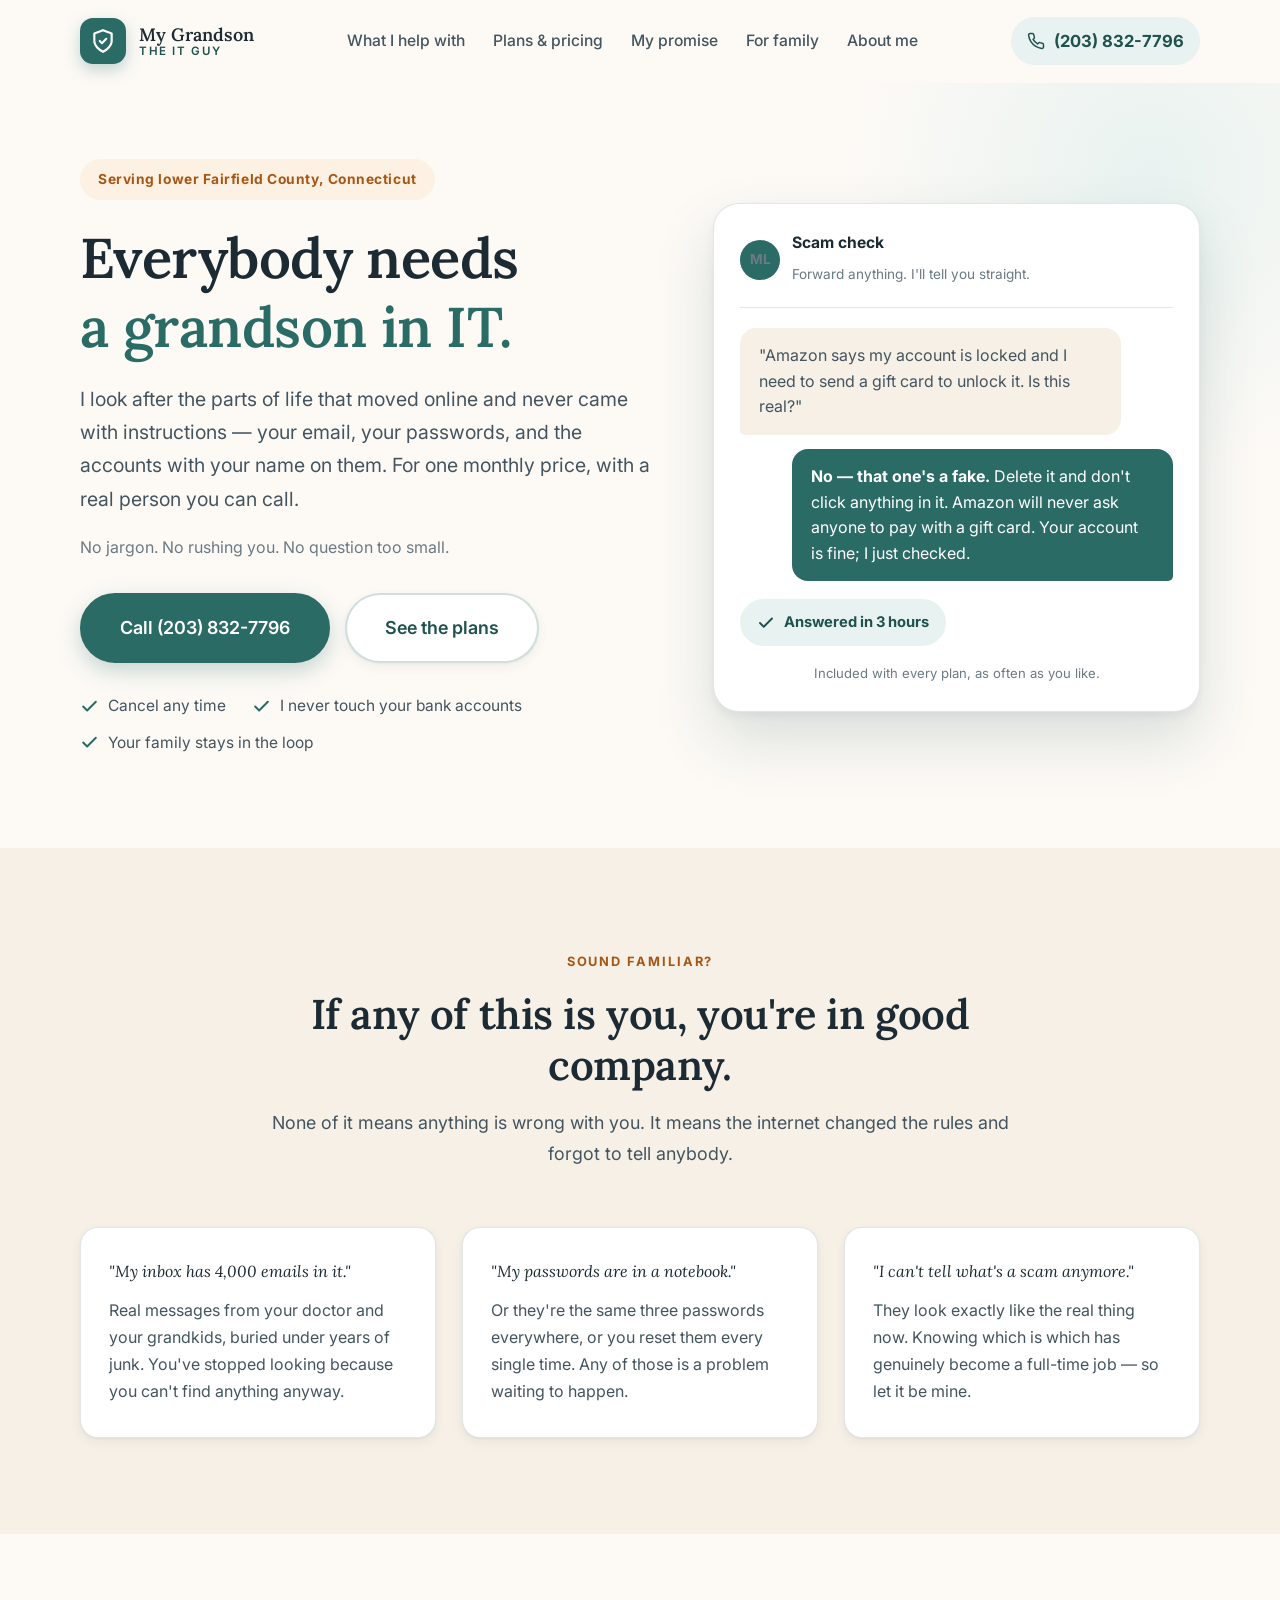
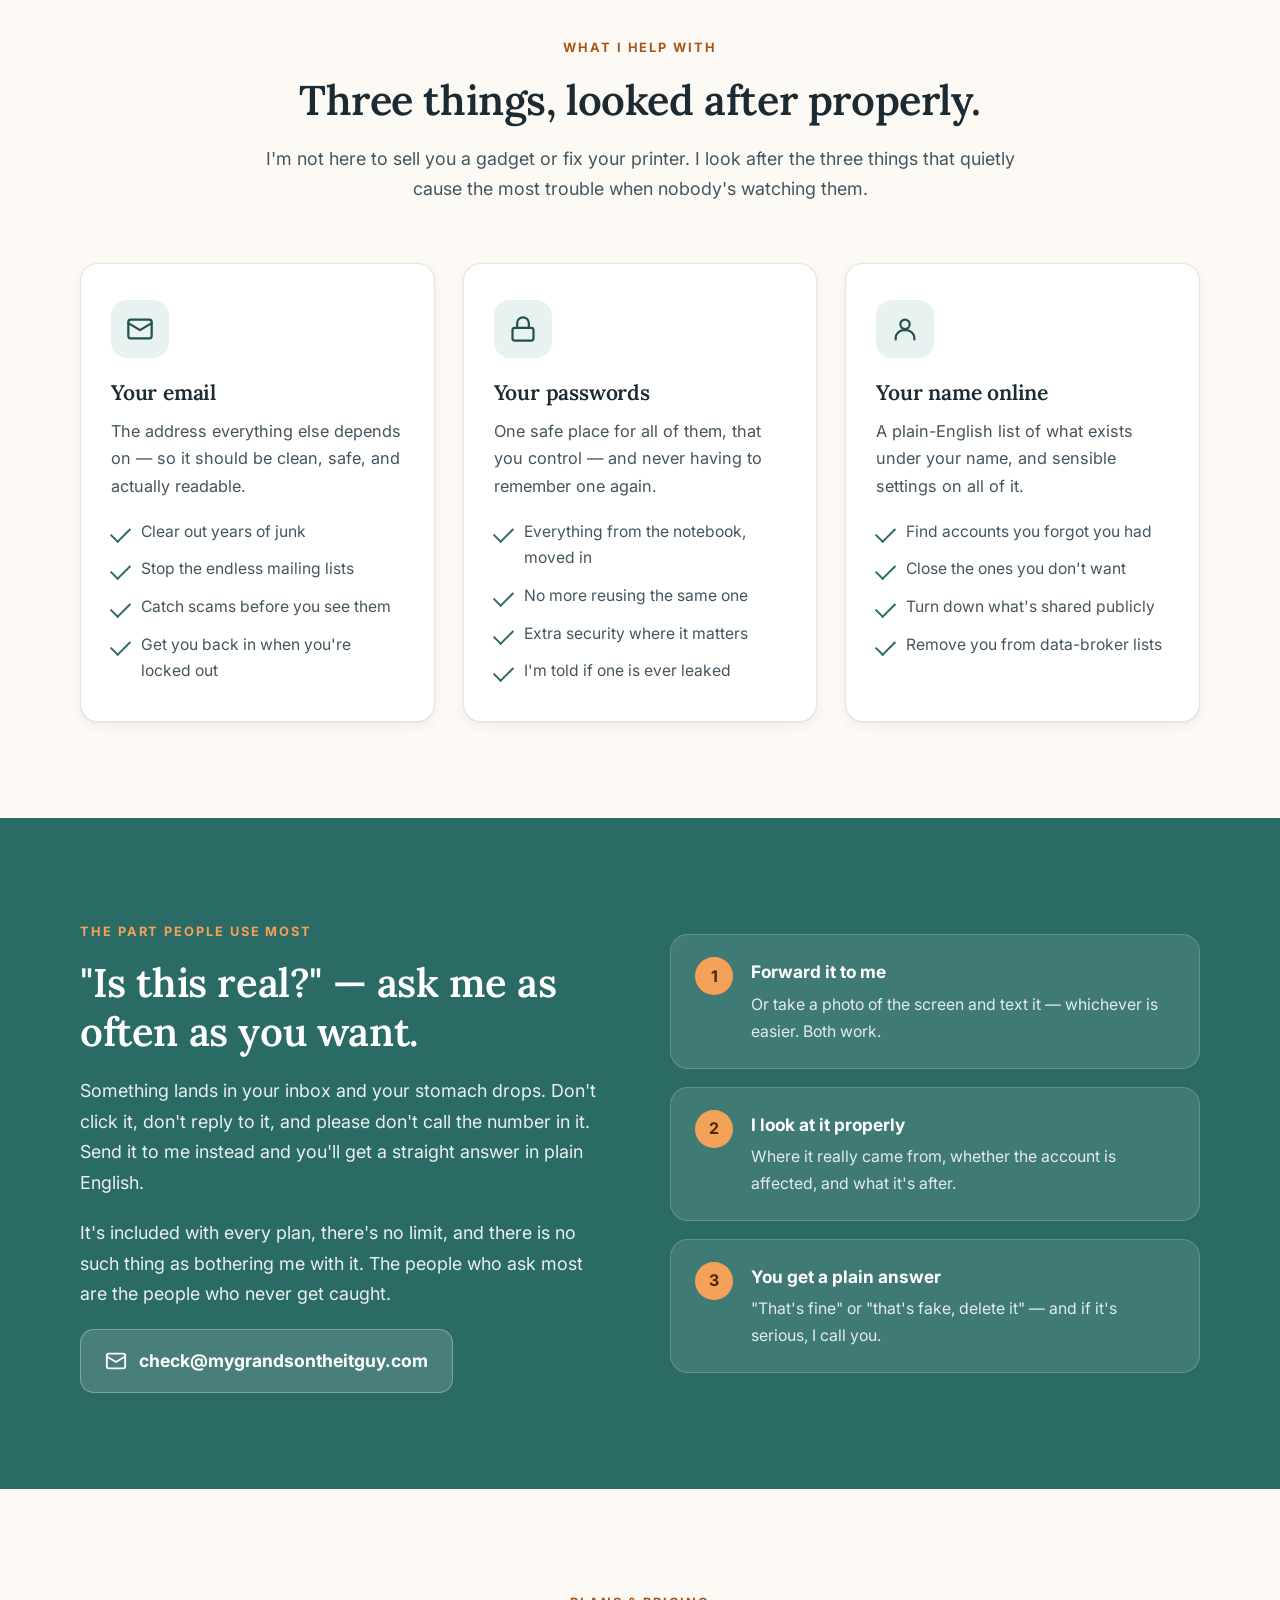
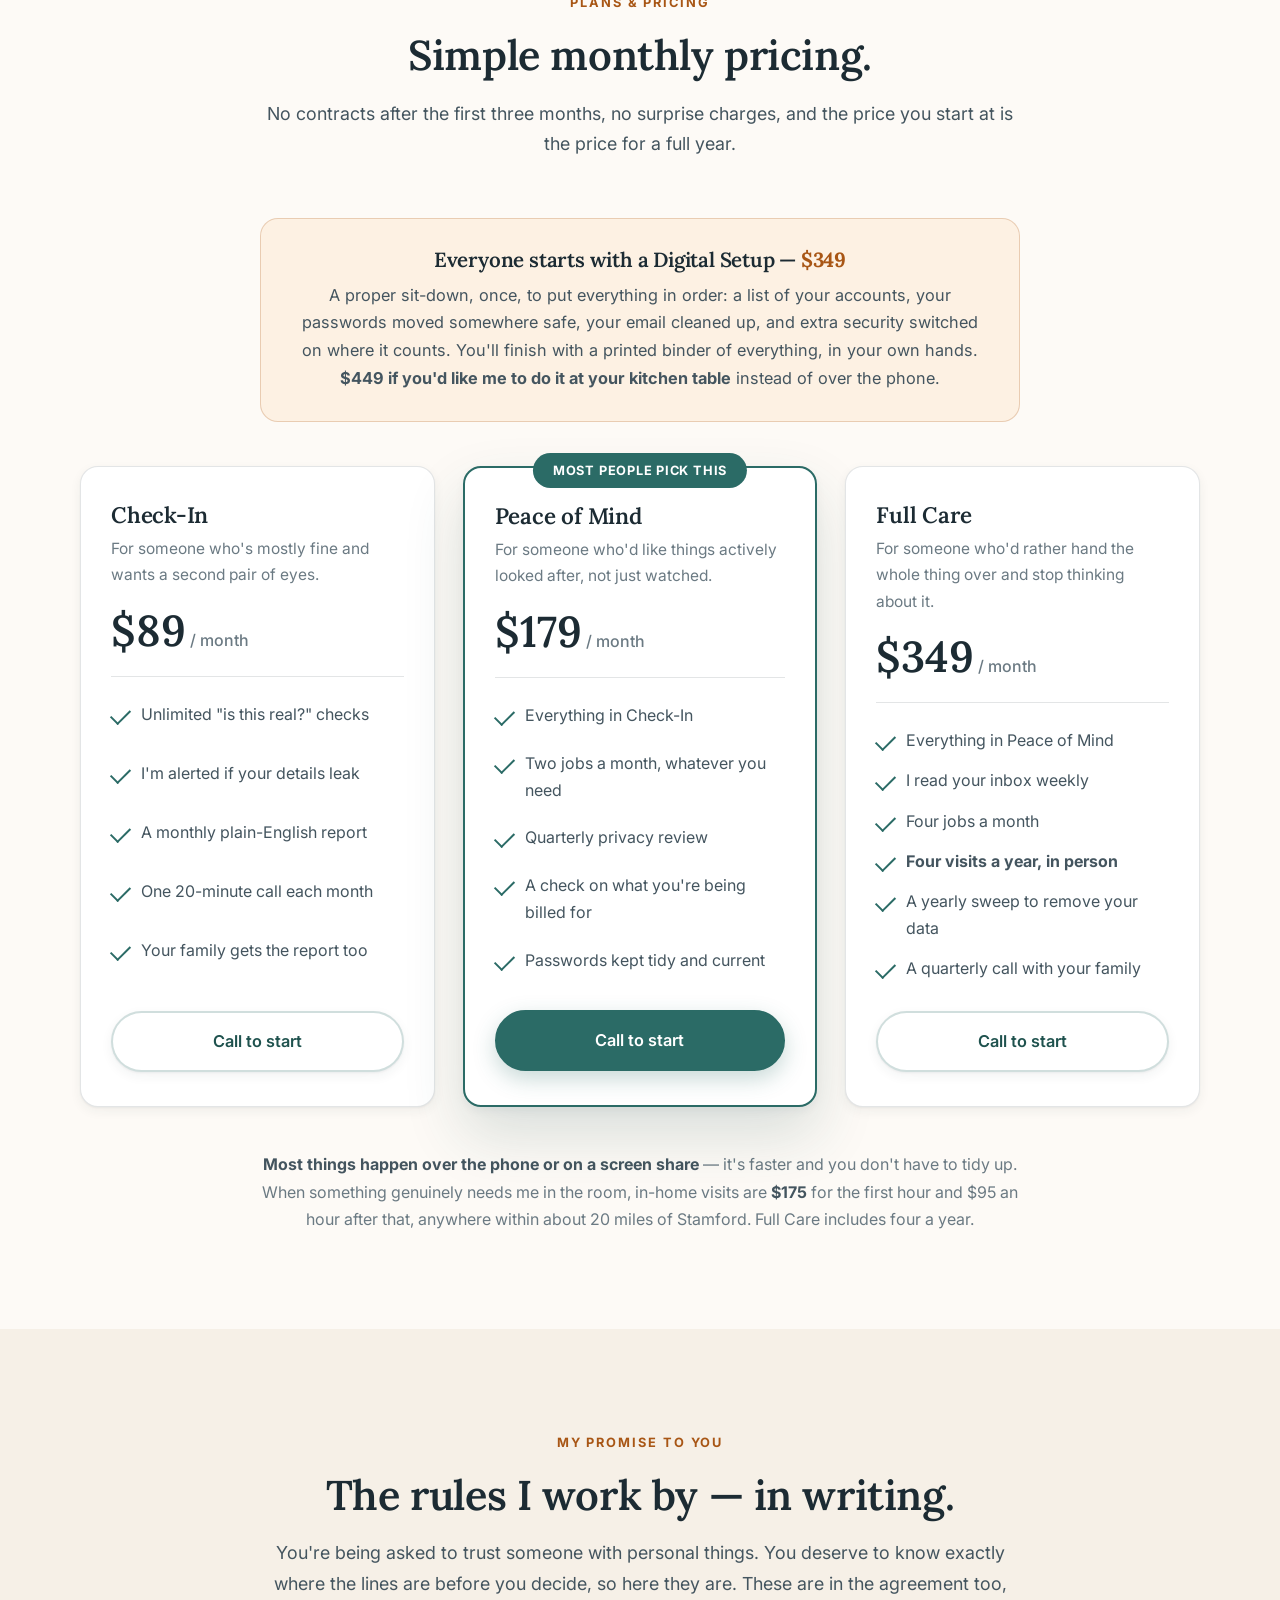
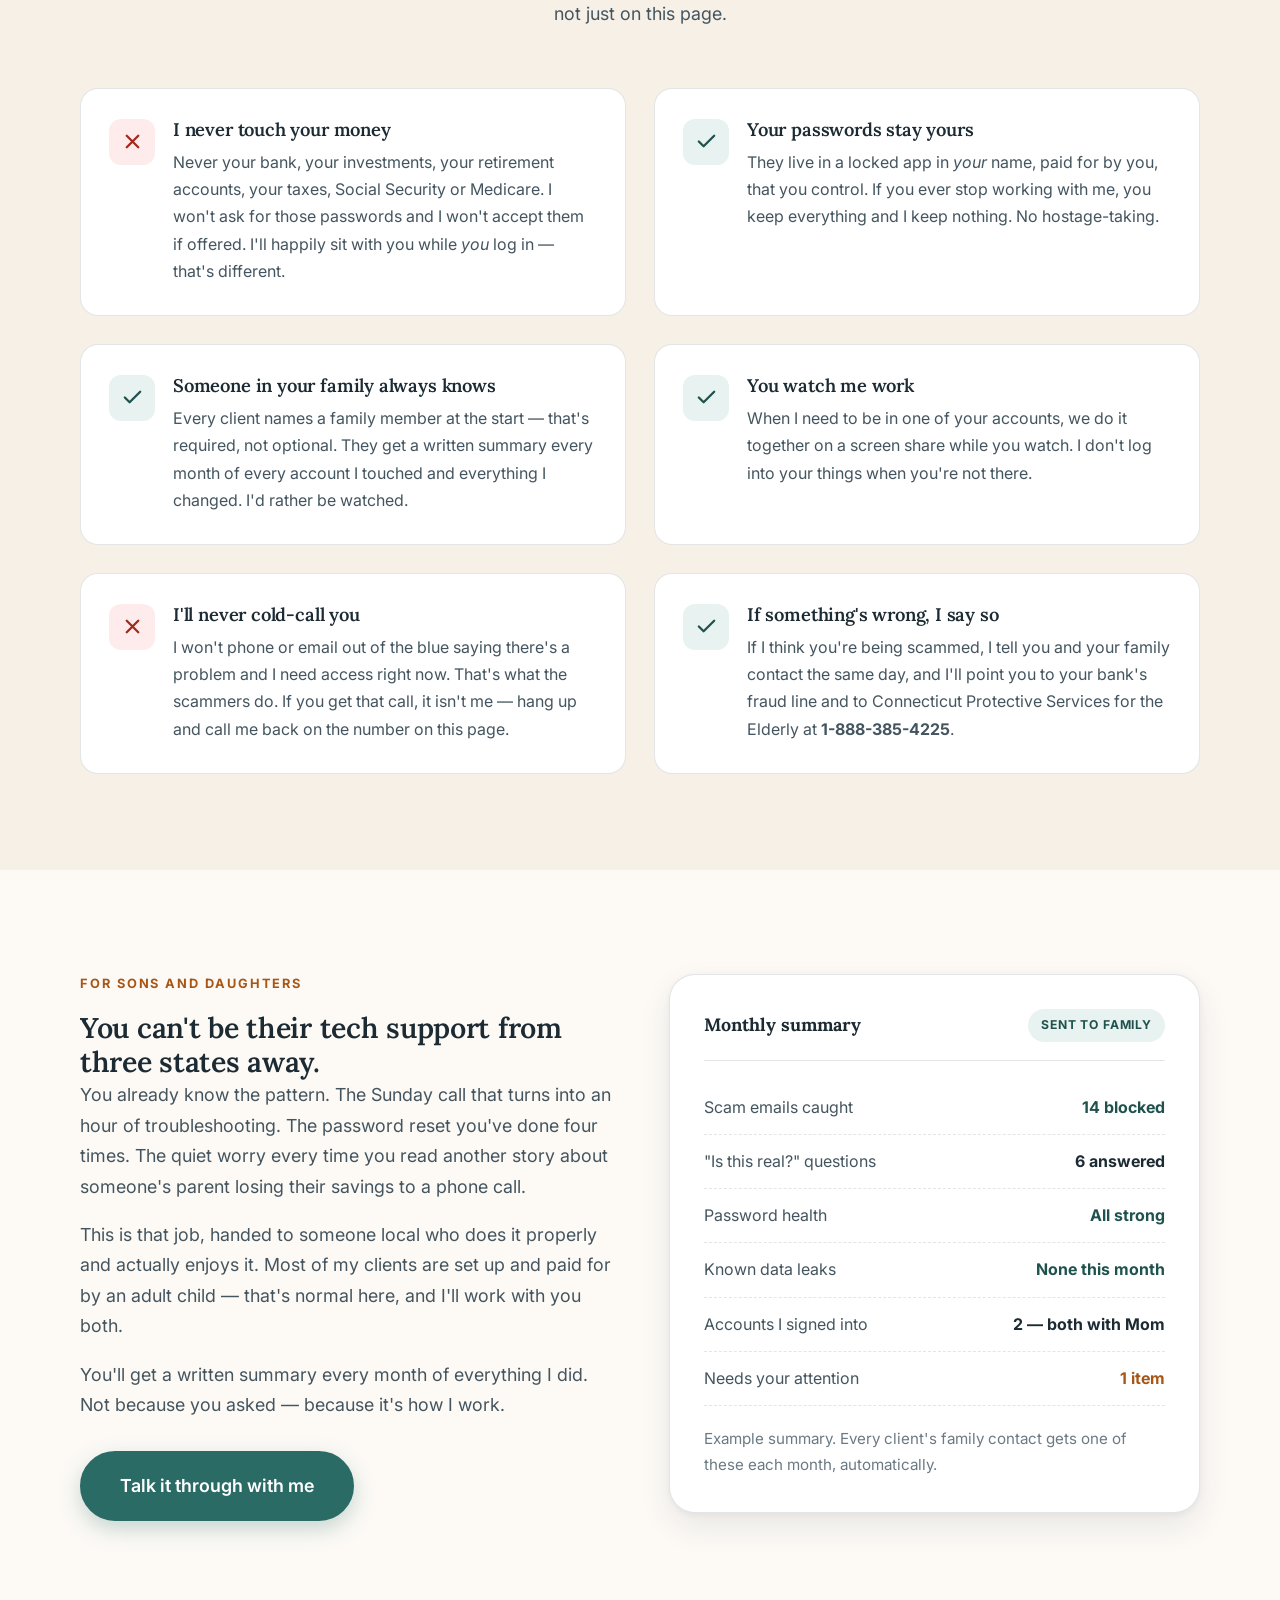
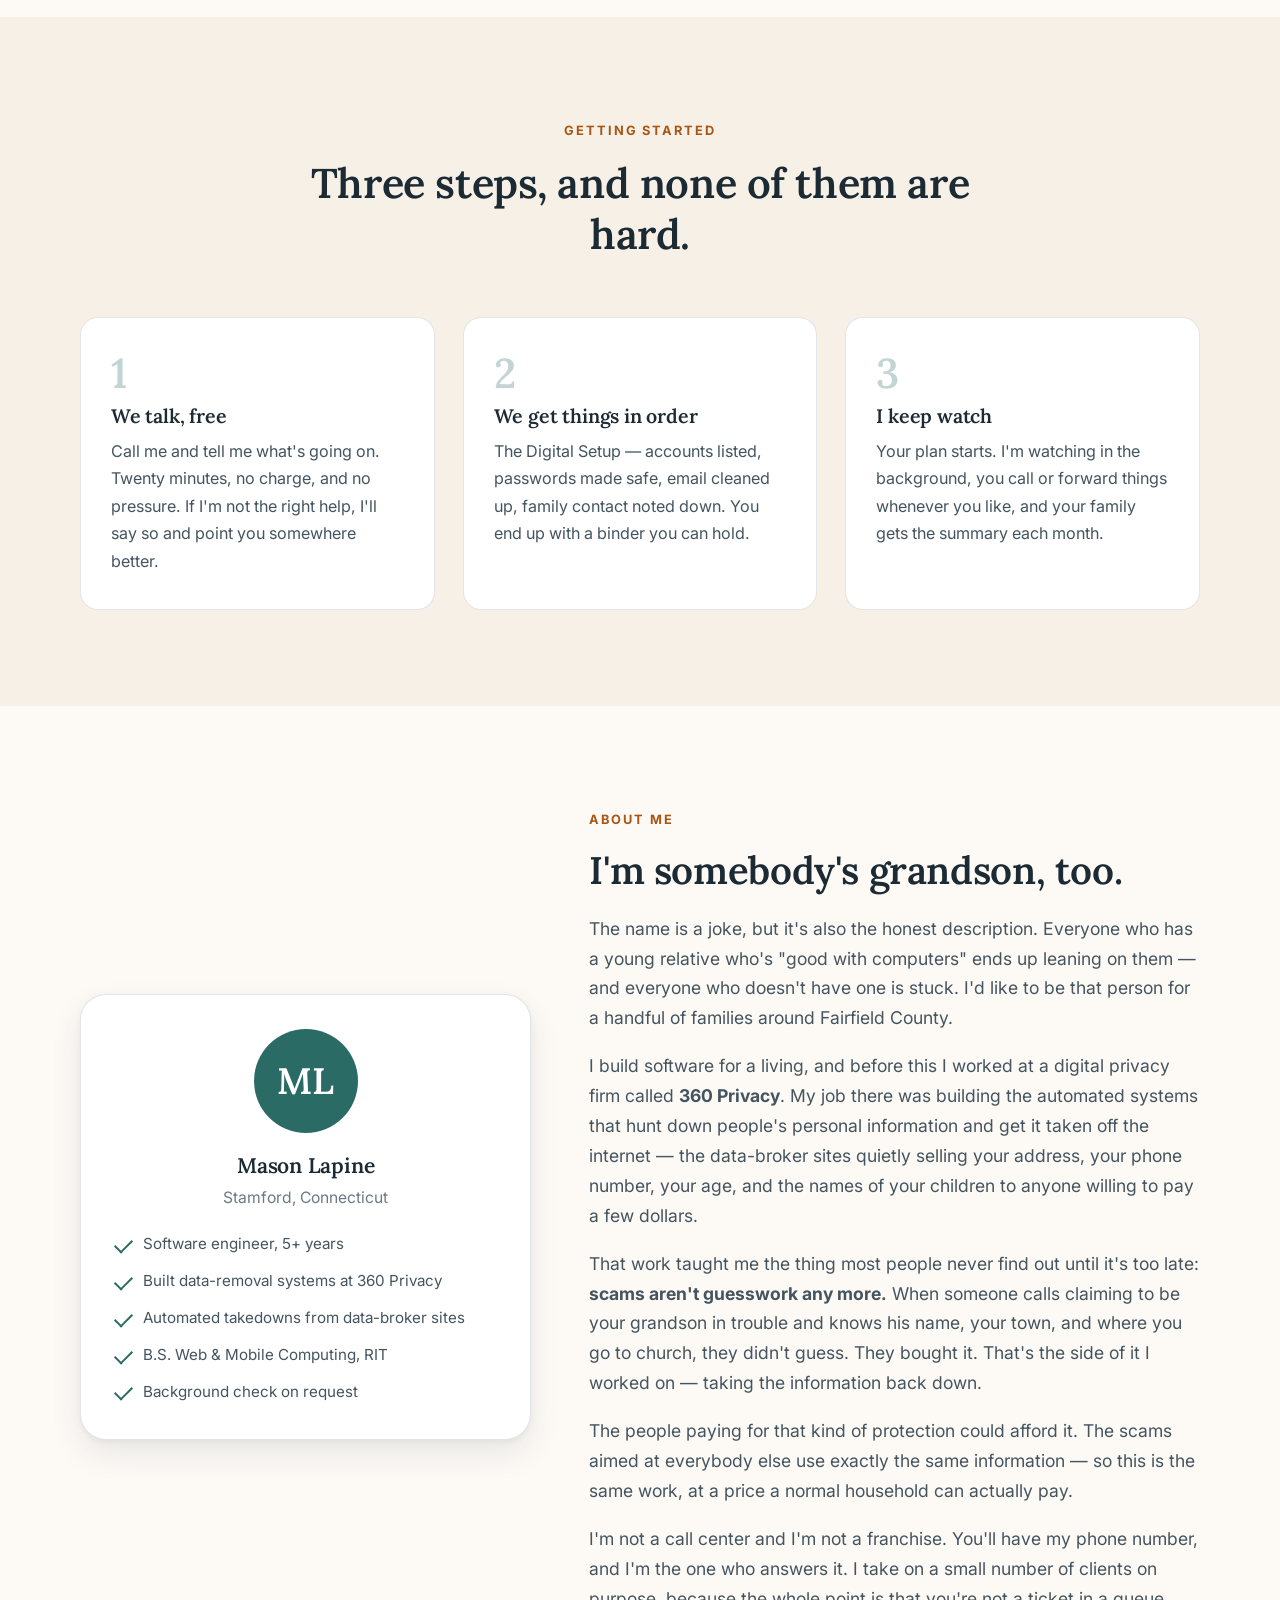
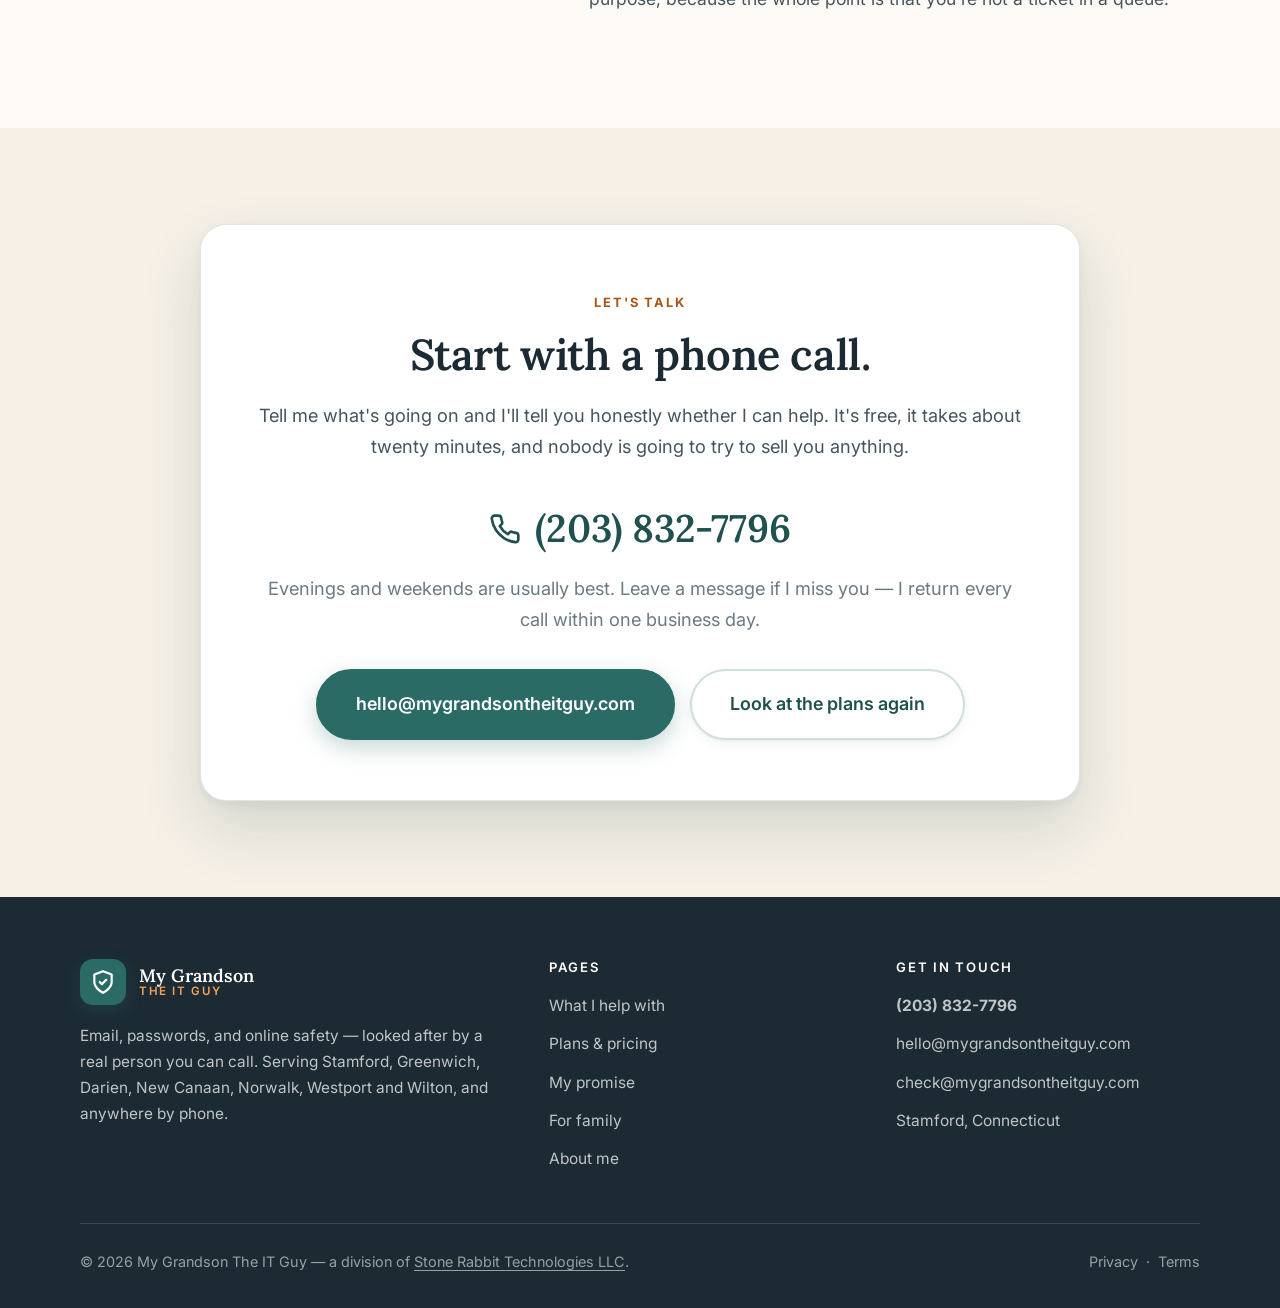
==== commit 258f369b: "Lead the About section with 360 Privacy, drop the Yale reference Removes the Yale mention entirely. " ====
--- a/index.html
+++ b/index.html
@@ -613,9 +613,9 @@
           <p class="about-role">Stamford, Connecticut</p>
           <ul class="about-creds">
             <li>Software engineer, 5+ years</li>
-            <li>Built privacy and data-removal systems professionally</li>
-            <li>Works in digital education at Yale</li>
-            <li>B.S. Computer Science, RIT</li>
+            <li>Built data-removal systems at 360&nbsp;Privacy</li>
+            <li>Automated takedowns from data-broker sites</li>
+            <li>B.S. Web &amp; Mobile Computing, RIT</li>
             <li>Background check on request</li>
           </ul>
         </div>
@@ -630,11 +630,26 @@
             that person for a handful of families around Fairfield County.
           </p>
           <p>
-            I build software for a living. Before that I spent a couple of years
-            at a company that removed people's personal information from the
-            internet for a living, which is where I learned how much of it is out
-            there and how easily it gets used against people. That's the part of
-            this work I take most seriously.
+            I build software for a living, and before this I worked at a digital
+            privacy firm called <strong>360&nbsp;Privacy</strong>. My job there was
+            building the automated systems that hunt down people's personal
+            information and get it taken off the internet &mdash; the data-broker
+            sites quietly selling your address, your phone number, your age, and
+            the names of your children to anyone willing to pay a few dollars.
+          </p>
+          <p>
+            That work taught me the thing most people never find out until it's
+            too late: <strong>scams aren't guesswork any more.</strong> When
+            someone calls claiming to be your grandson in trouble and knows his
+            name, your town, and where you go to church, they didn't guess. They
+            bought it. That's the side of it I worked on &mdash; taking the
+            information back down.
+          </p>
+          <p>
+            The people paying for that kind of protection could afford it. The
+            scams aimed at everybody else use exactly the same information &mdash;
+            so this is the same work, at a price a normal household can actually
+            pay.
           </p>
           <p>
             I'm not a call center and I'm not a franchise. You'll have my phone
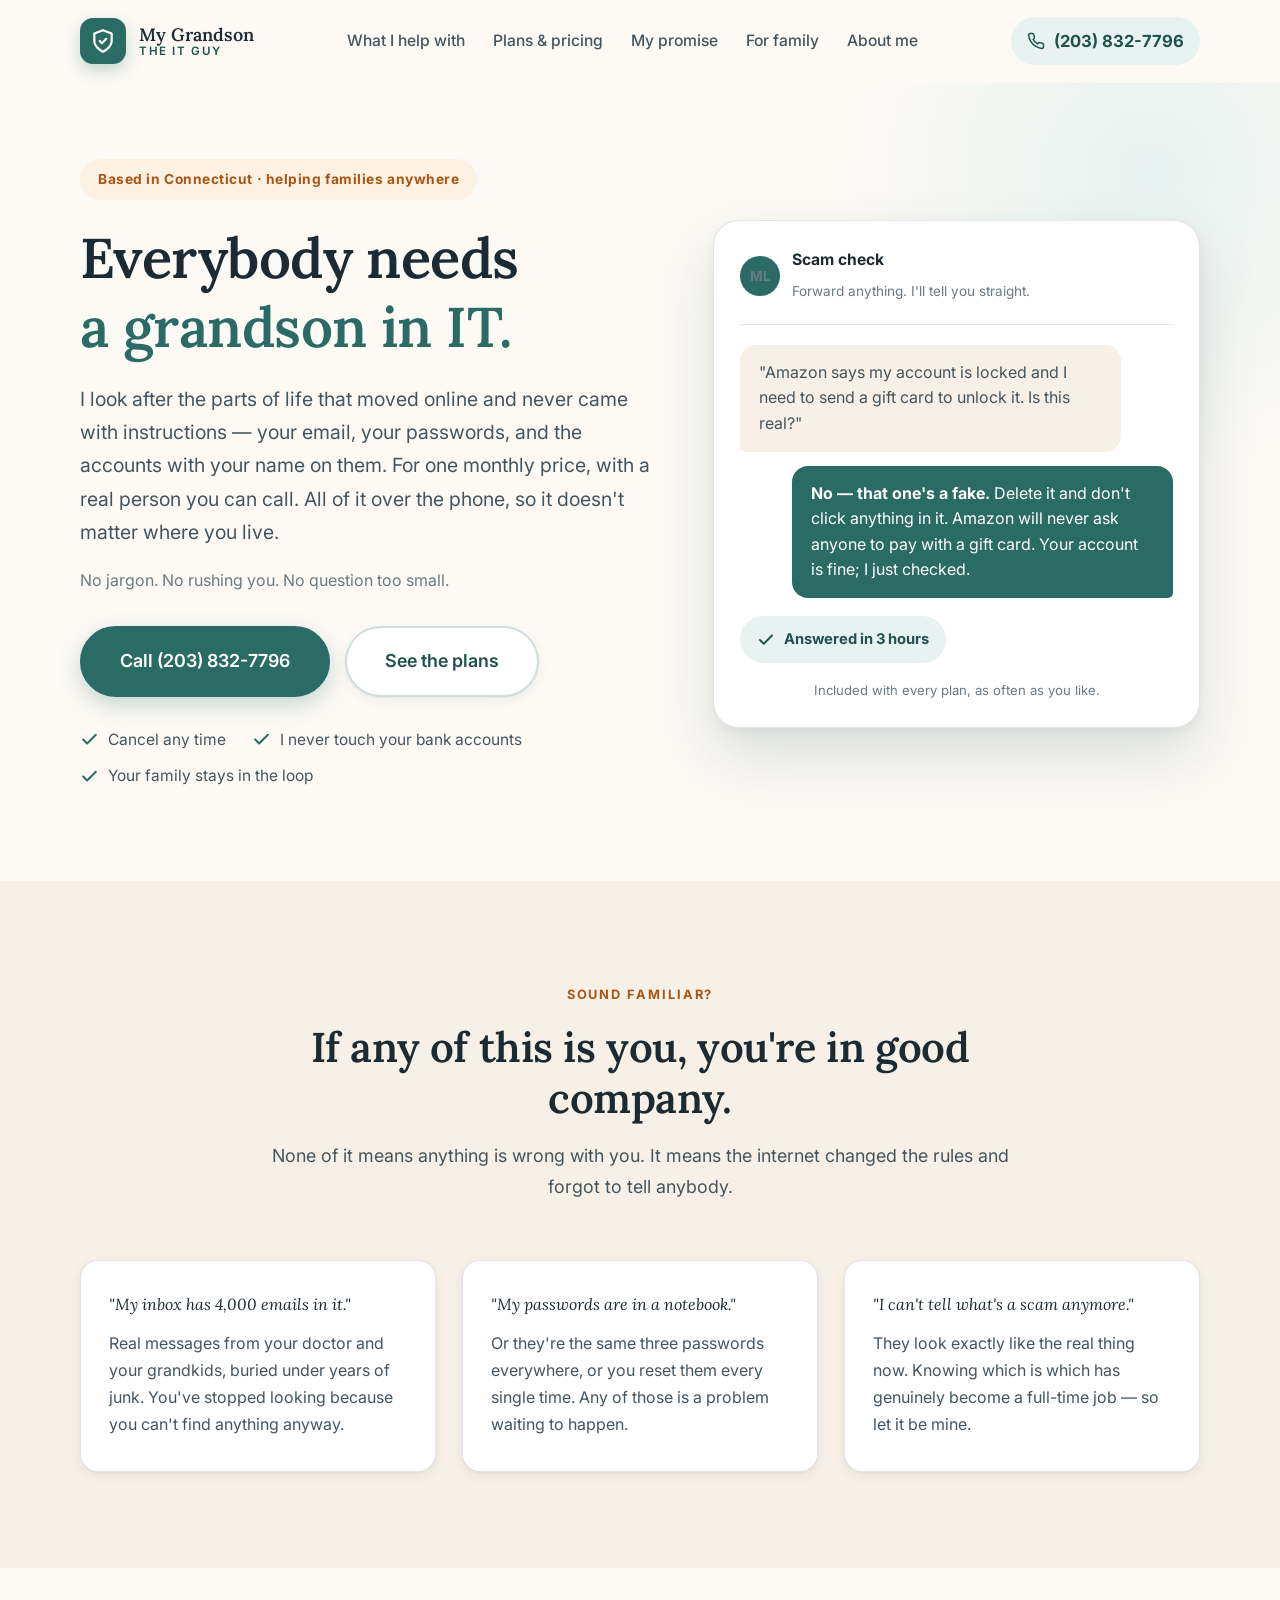
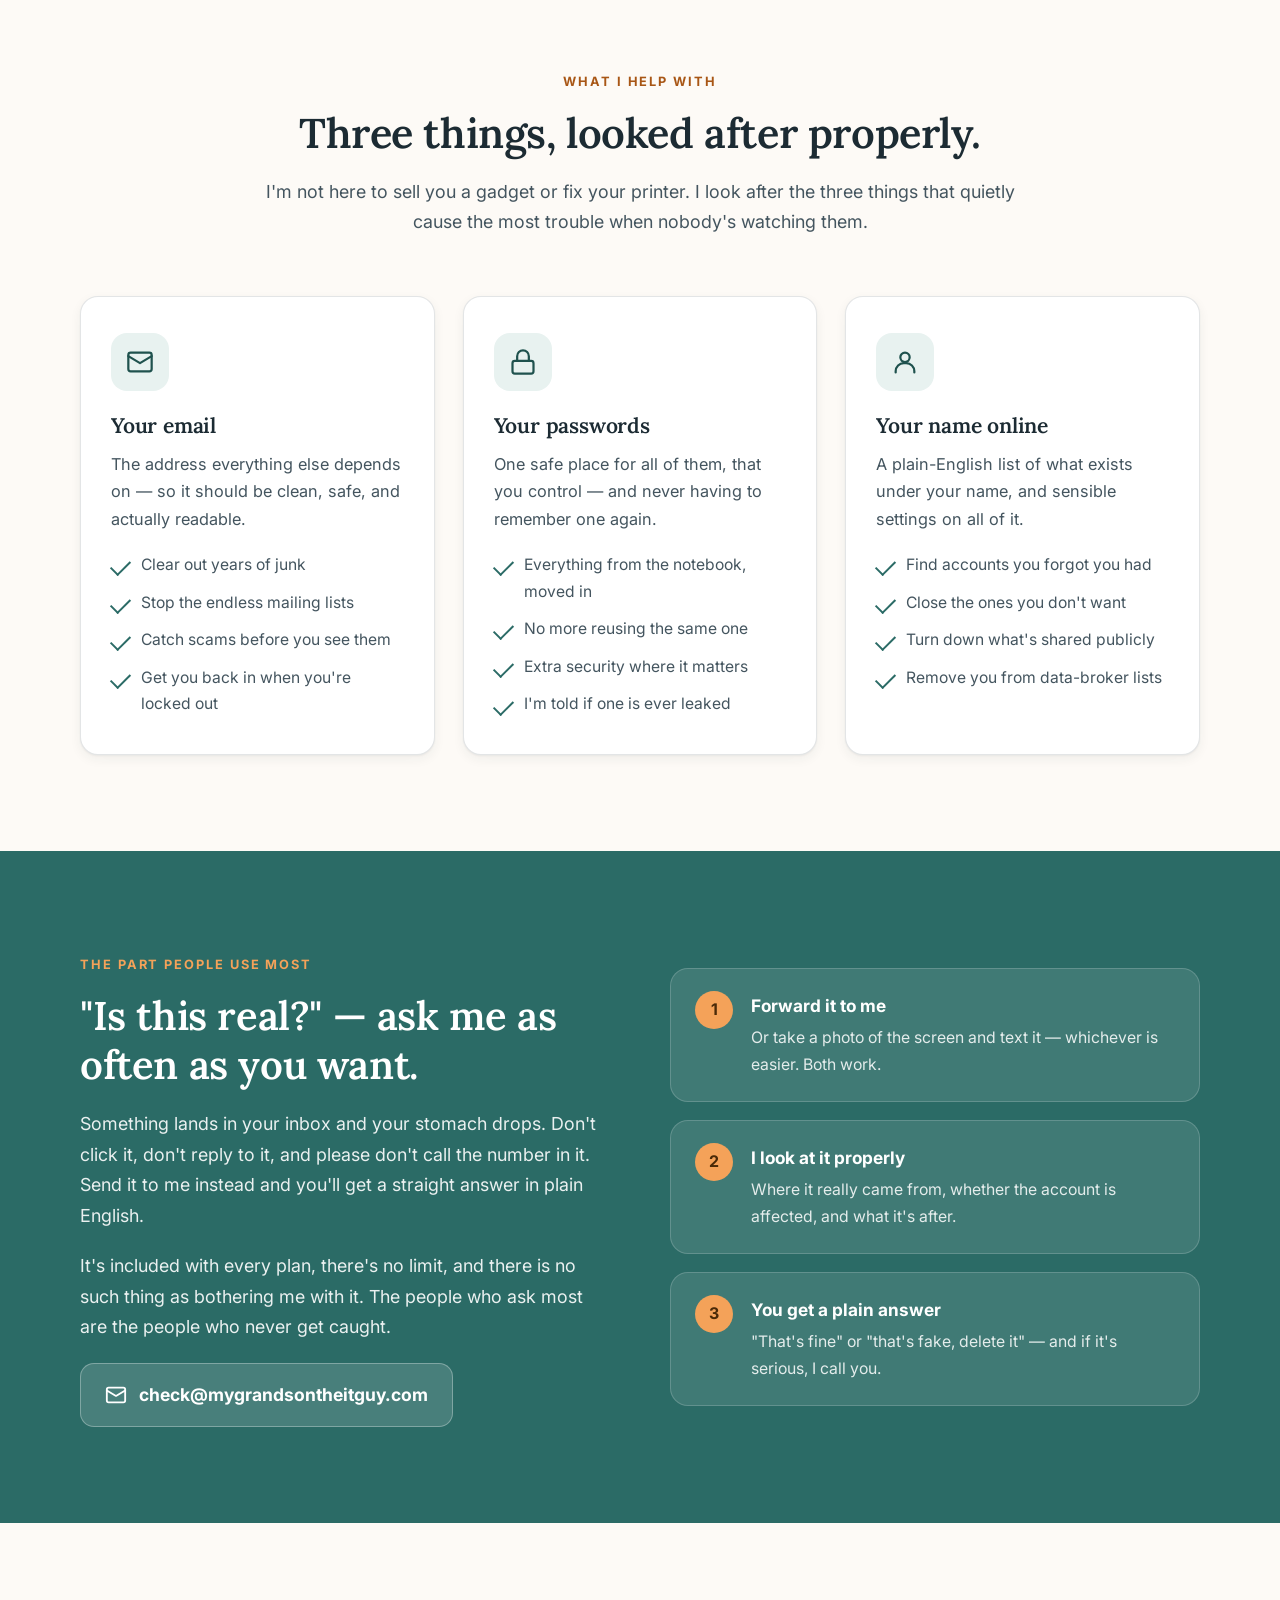
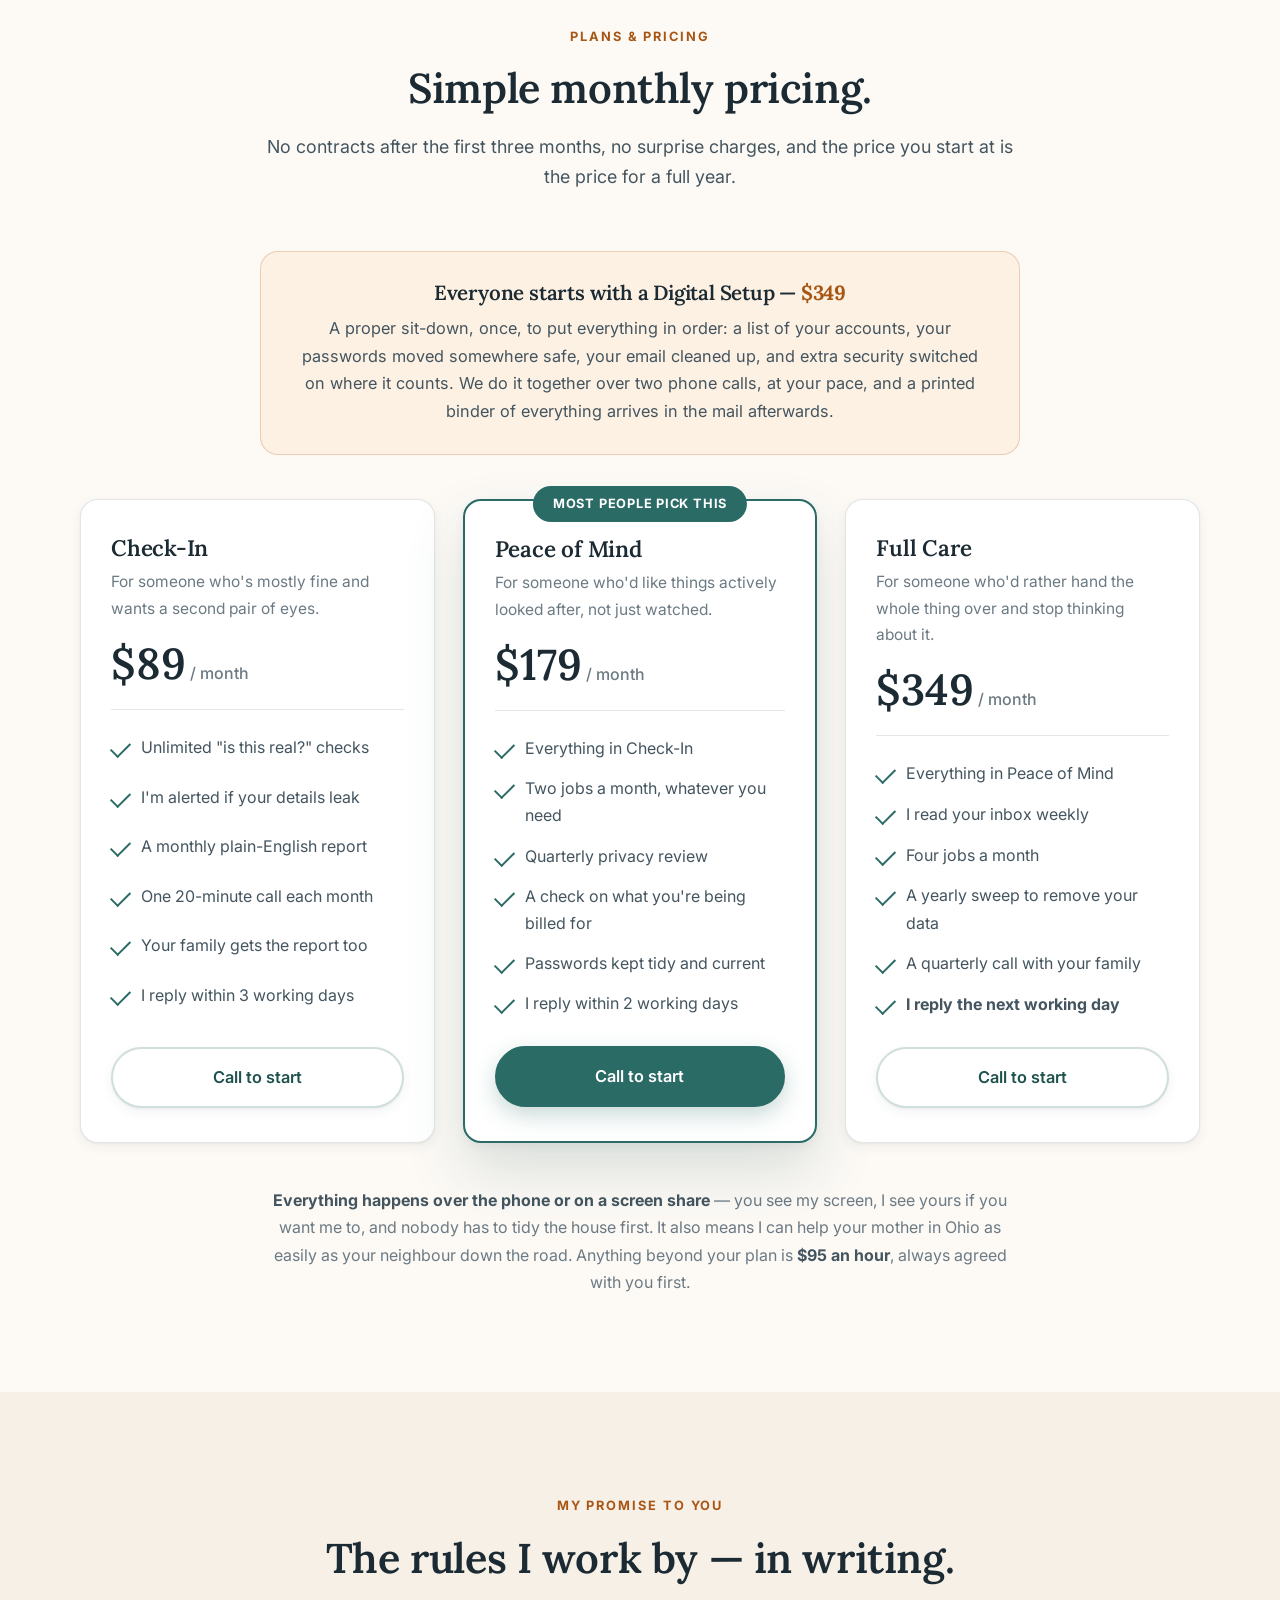
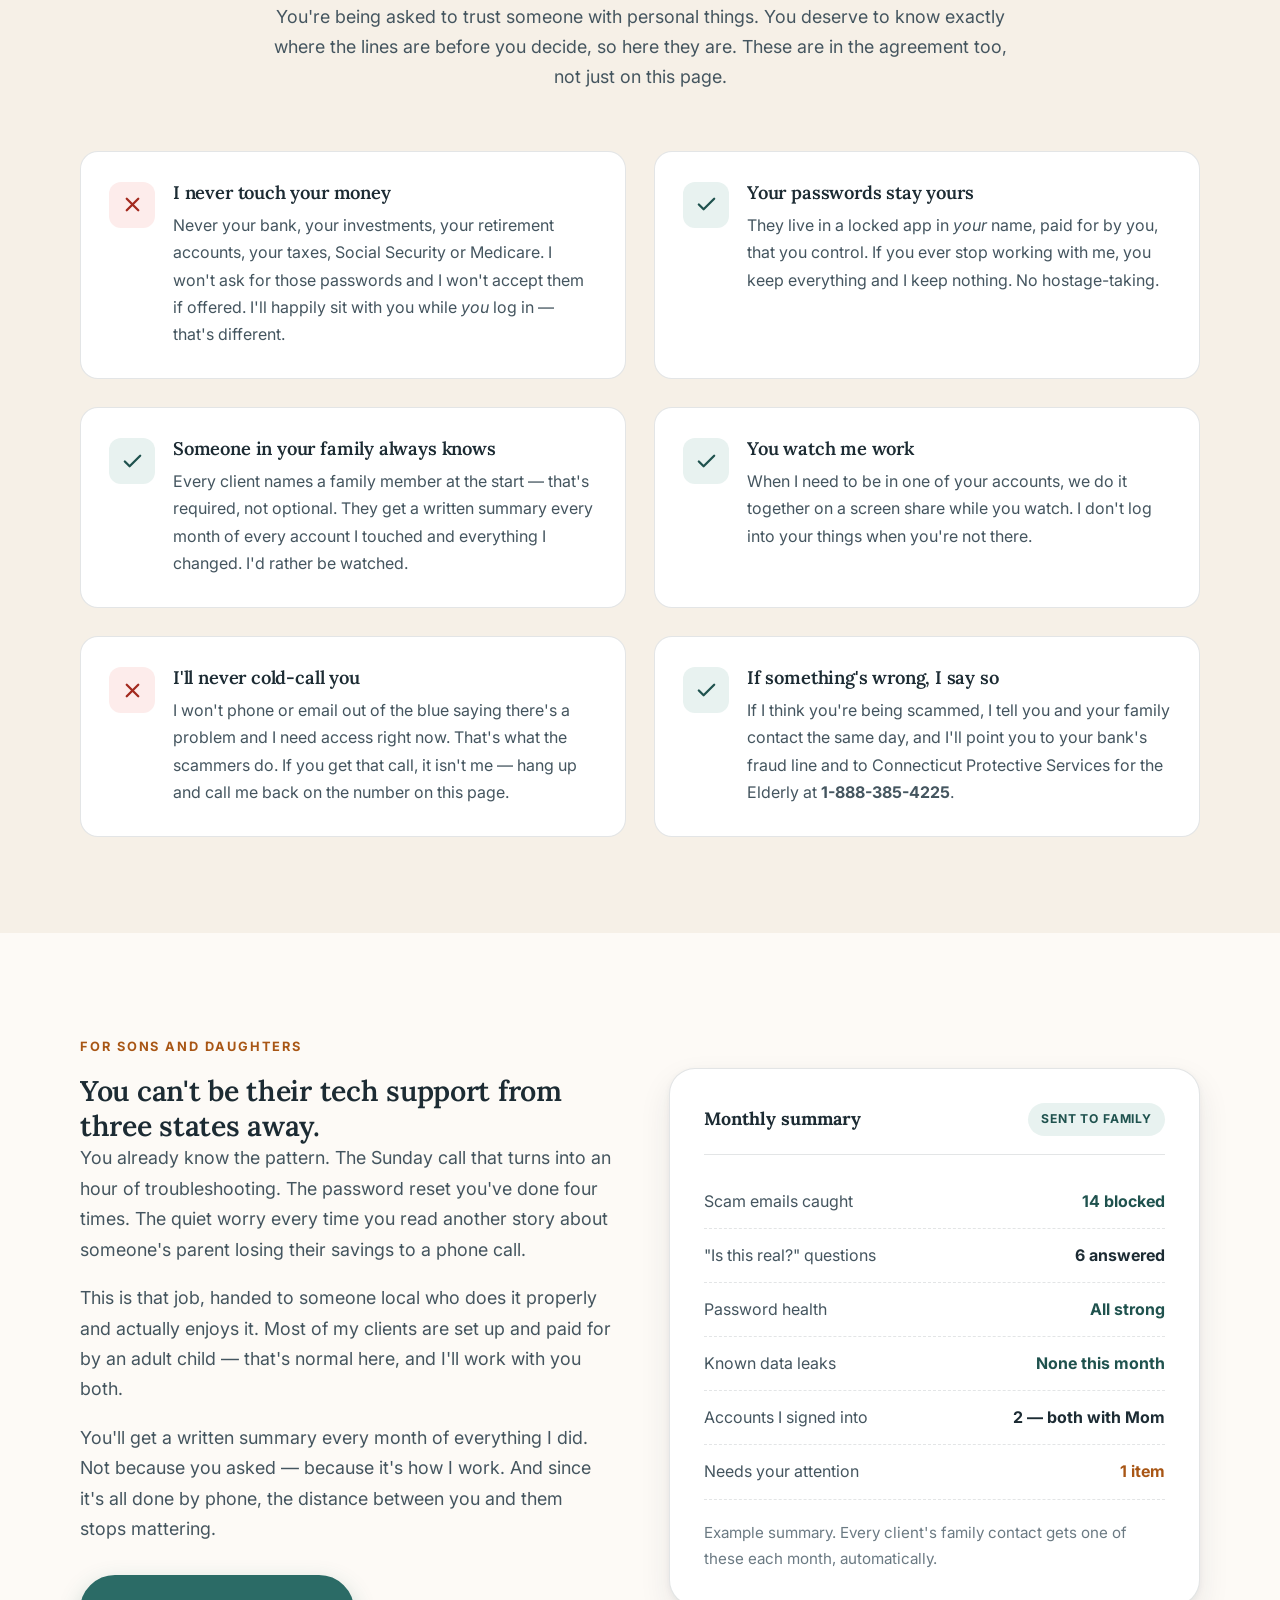
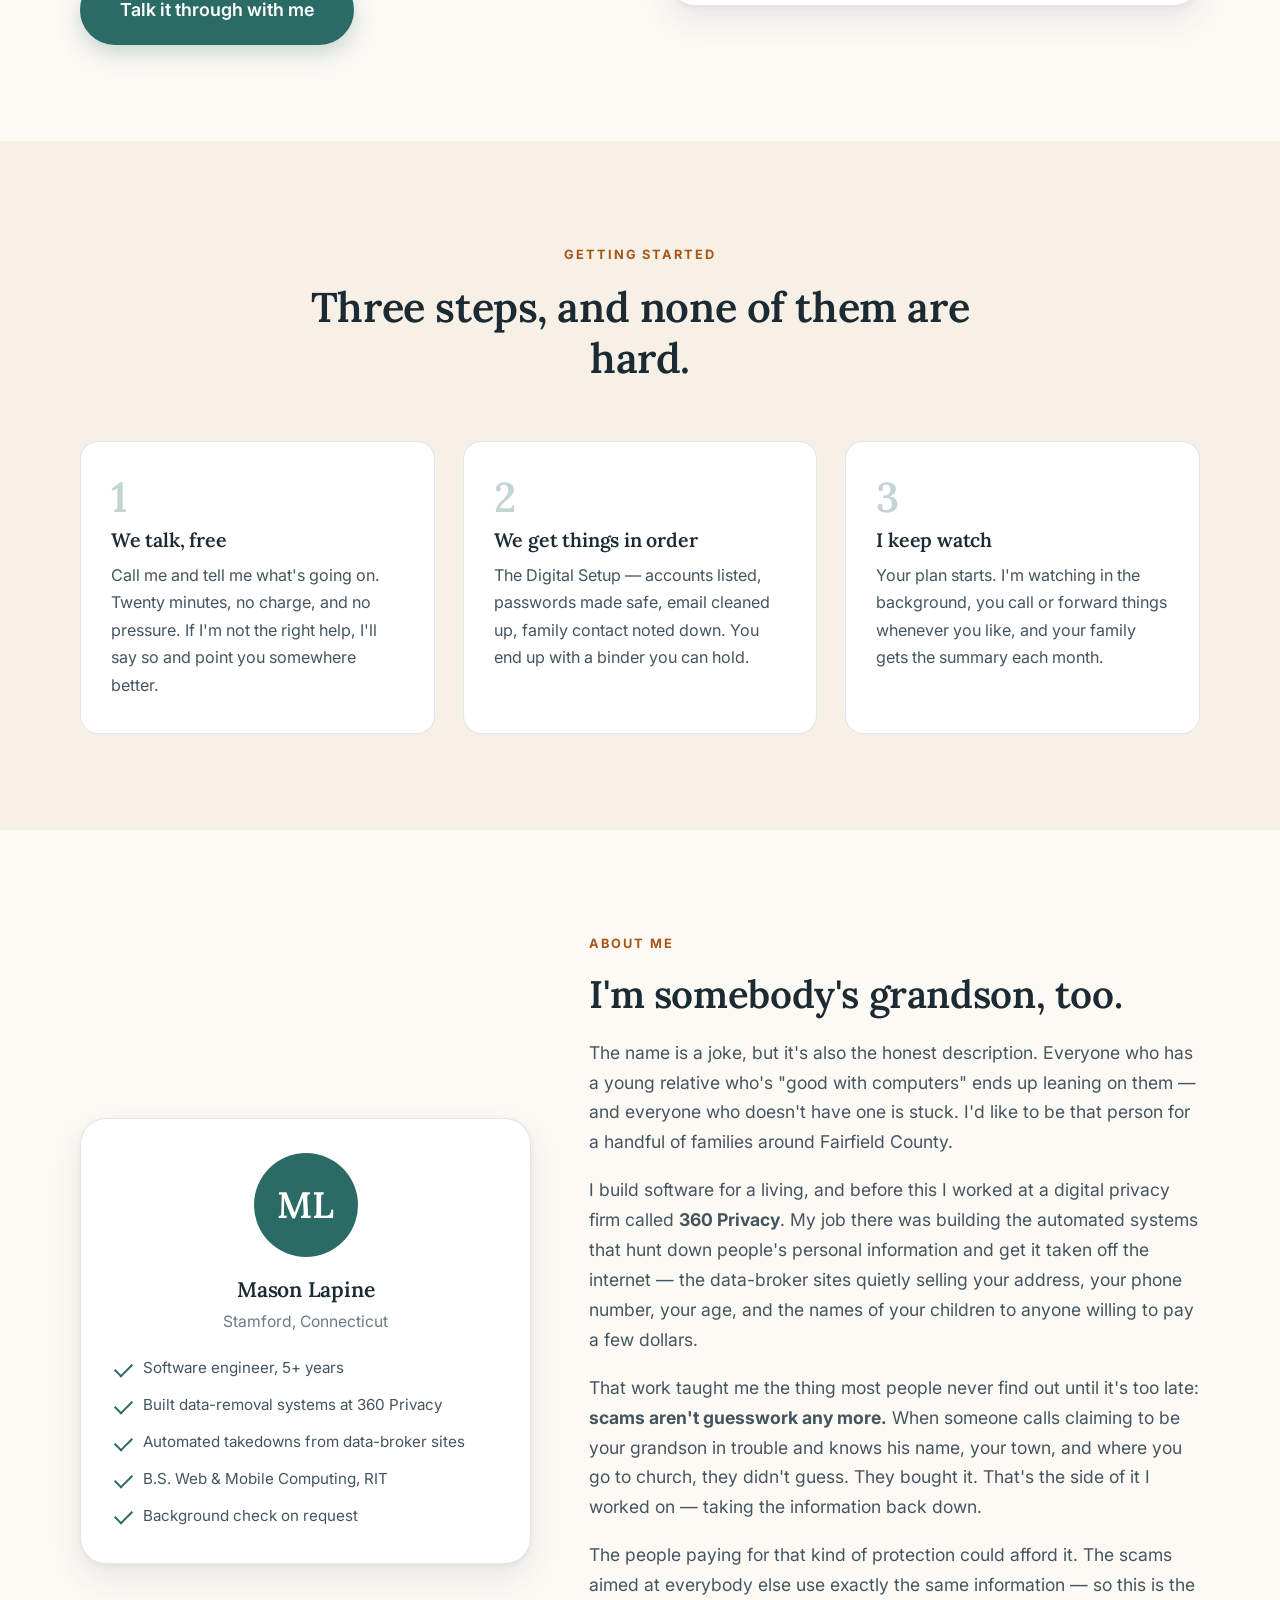
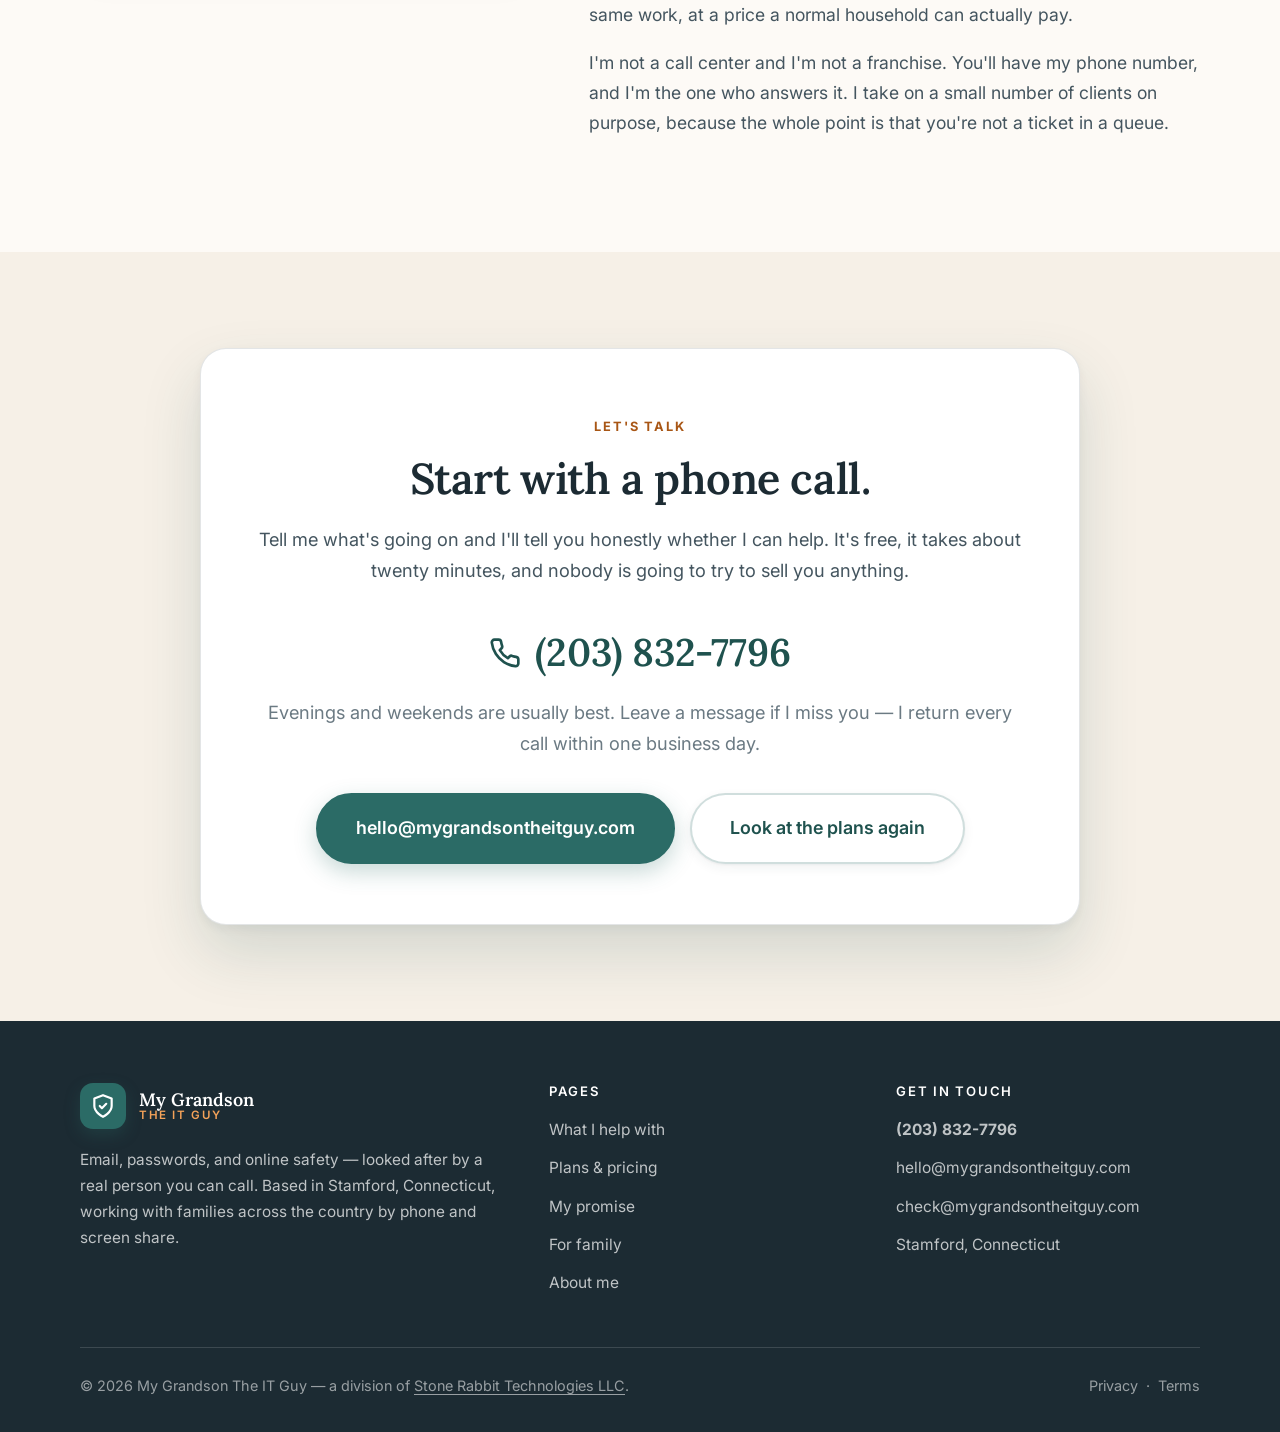
==== commit cc34695b: "Switch to fully remote delivery Reverses the remote-first-plus-in-home decision. Three reasons, in o" ====
--- a/index.html
+++ b/index.html
@@ -77,7 +77,7 @@
     <section class="hero" id="top">
       <div class="container hero-inner">
         <div class="hero-copy">
-          <span class="hero-eyebrow">Serving lower Fairfield County, Connecticut</span>
+          <span class="hero-eyebrow">Based in Connecticut &middot; helping families anywhere</span>
           <h1>
             Everybody needs<br />
             <span class="accent">a grandson in IT.</span>
@@ -86,6 +86,7 @@
             I look after the parts of life that moved online and never came with
             instructions — your email, your passwords, and the accounts with your
             name on them. For one monthly price, with a real person you can call.
+            All of it over the phone, so it doesn't matter where you live.
           </p>
           <p class="hero-note">
             No jargon. No rushing you. No question too small.
@@ -328,11 +329,9 @@
           <p>
             A proper sit-down, once, to put everything in order: a list of your
             accounts, your passwords moved somewhere safe, your email cleaned up,
-            and extra security switched on where it counts. You'll finish with a
-            printed binder of everything, in your own hands.
-            <br />
-            <strong>$449 if you'd like me to do it at your kitchen table</strong>
-            instead of over the phone.
+            and extra security switched on where it counts. We do it together over
+            two phone calls, at your pace, and a printed binder of everything
+            arrives in the mail afterwards.
           </p>
         </div>
 
@@ -348,6 +347,7 @@
               <li>A monthly plain-English report</li>
               <li>One 20-minute call each month</li>
               <li>Your family gets the report too</li>
+              <li>I reply within 3 working days</li>
             </ul>
             <a href="tel:+12038327796" class="btn btn-ghost">Call to start</a>
           </article>
@@ -364,6 +364,7 @@
               <li>Quarterly privacy review</li>
               <li>A check on what you're being billed for</li>
               <li>Passwords kept tidy and current</li>
+              <li>I reply within 2 working days</li>
             </ul>
             <a href="tel:+12038327796" class="btn btn-primary">Call to start</a>
           </article>
@@ -377,20 +378,20 @@
               <li>Everything in Peace of Mind</li>
               <li>I read your inbox weekly</li>
               <li>Four jobs a month</li>
-              <li><strong>Four visits a year, in person</strong></li>
               <li>A yearly sweep to remove your data</li>
               <li>A quarterly call with your family</li>
+              <li><strong>I reply the next working day</strong></li>
             </ul>
             <a href="tel:+12038327796" class="btn btn-ghost">Call to start</a>
           </article>
         </div>
 
         <p class="pricing-foot reveal">
-          <strong>Most things happen over the phone or on a screen share</strong> —
-          it's faster and you don't have to tidy up. When something genuinely needs
-          me in the room, in-home visits are <strong>$175</strong> for the first
-          hour and $95 an hour after that, anywhere within about 20 miles of
-          Stamford. Full Care includes four a year.
+          <strong>Everything happens over the phone or on a screen share</strong> —
+          you see my screen, I see yours if you want me to, and nobody has to tidy
+          the house first. It also means I can help your mother in Ohio as easily
+          as your neighbour down the road. Anything beyond your plan is
+          <strong>$95 an hour</strong>, always agreed with you first.
         </p>
       </div>
     </section>
@@ -518,7 +519,8 @@
           </p>
           <p style="font-size:1.12rem; margin-bottom:30px;">
             You'll get a written summary every month of everything I did. Not
-            because you asked — because it's how I work.
+            because you asked — because it's how I work. And since it's all done
+            by phone, the distance between you and them stops mattering.
           </p>
           <a href="tel:+12038327796" class="btn btn-primary btn-lg">Talk it through with me</a>
         </div>
@@ -712,8 +714,8 @@
           </div>
           <p>
             Email, passwords, and online safety — looked after by a real person
-            you can call. Serving Stamford, Greenwich, Darien, New Canaan,
-            Norwalk, Westport and Wilton, and anywhere by phone.
+            you can call. Based in Stamford, Connecticut, working with families
+            across the country by phone and screen share.
           </p>
         </div>
 
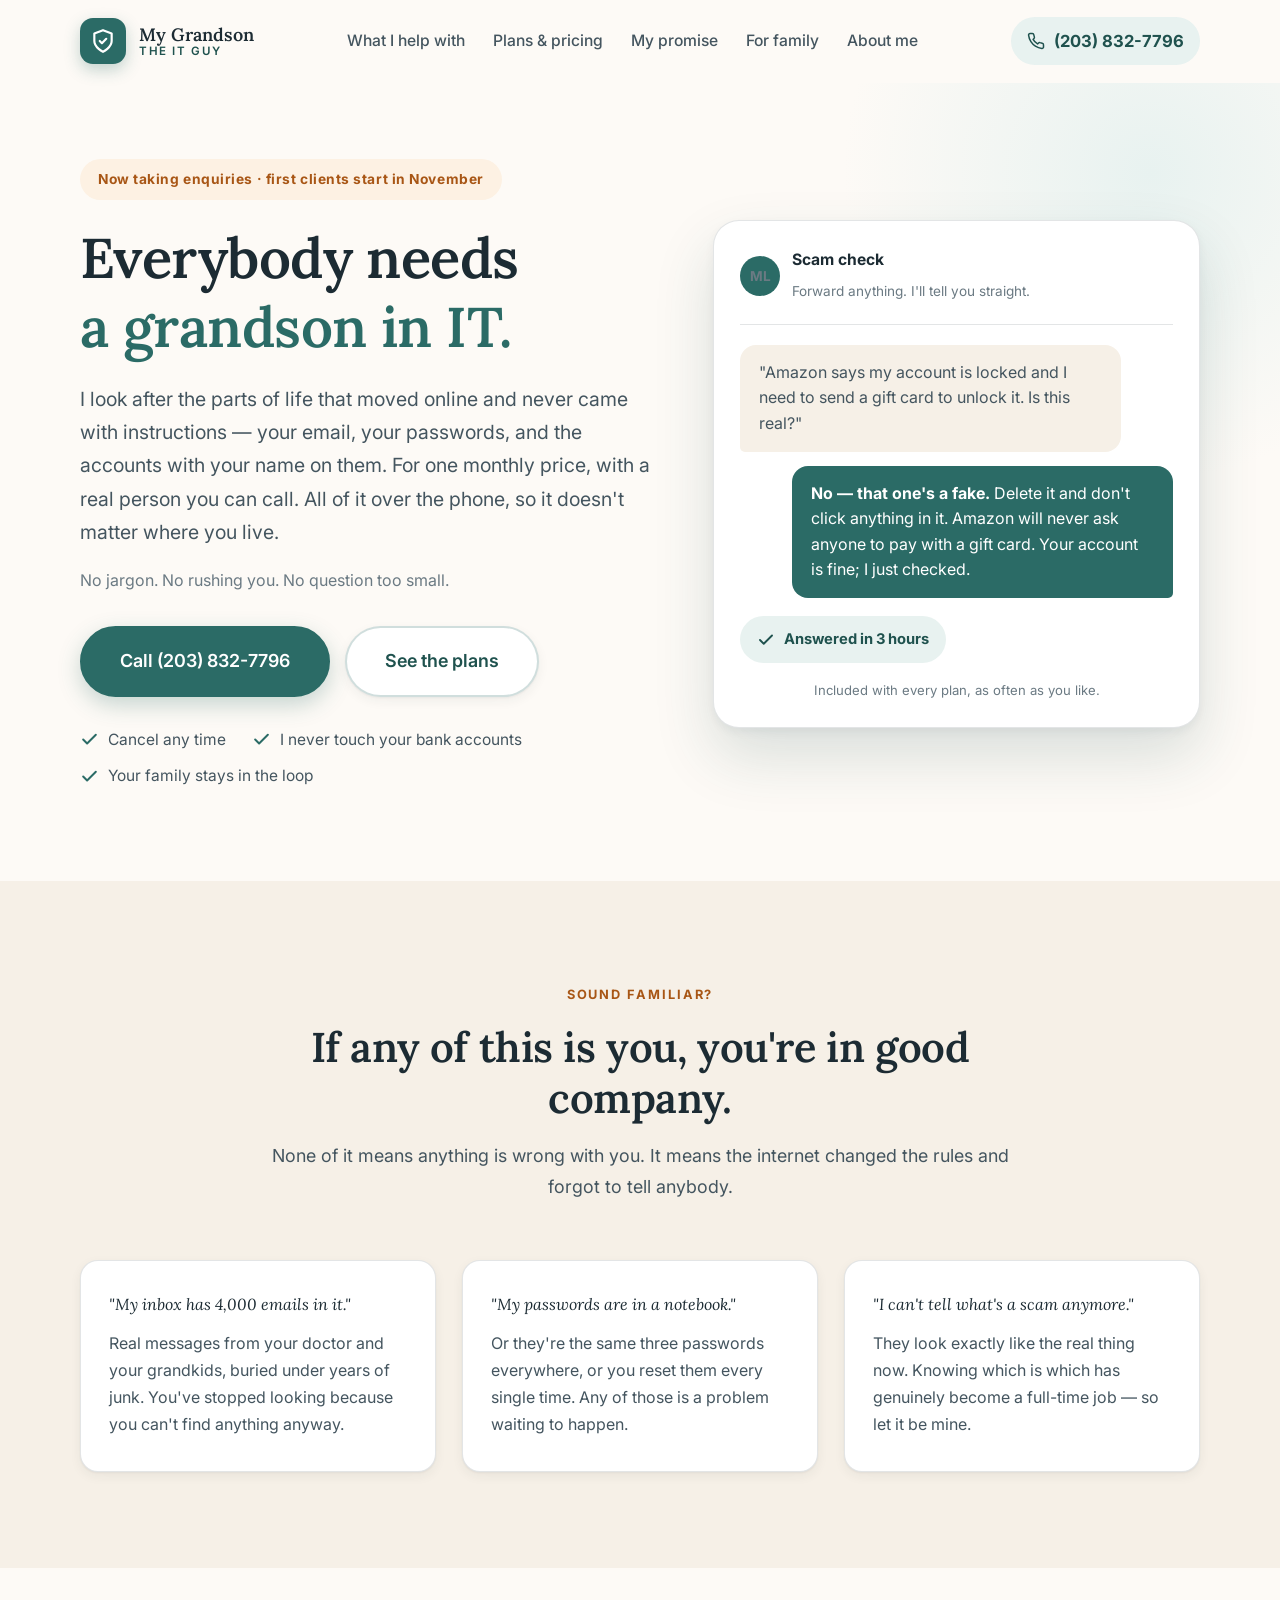
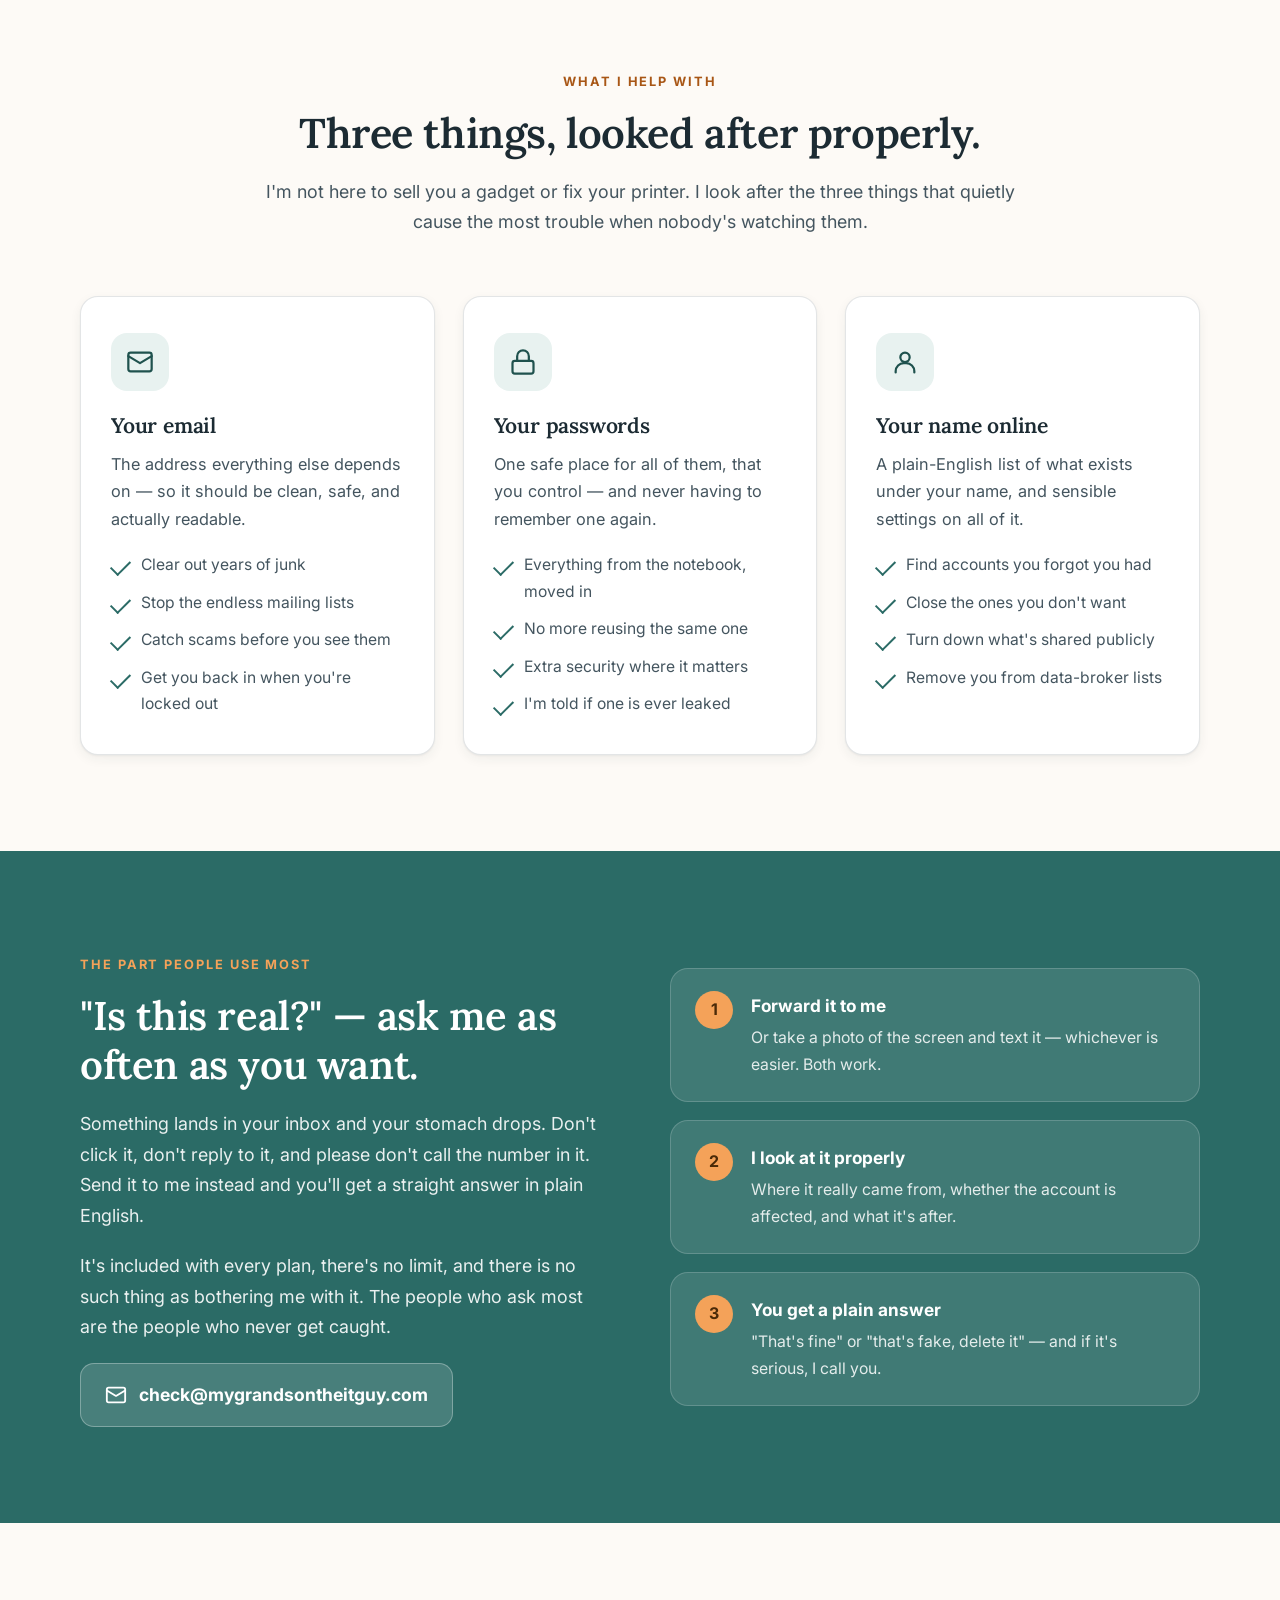
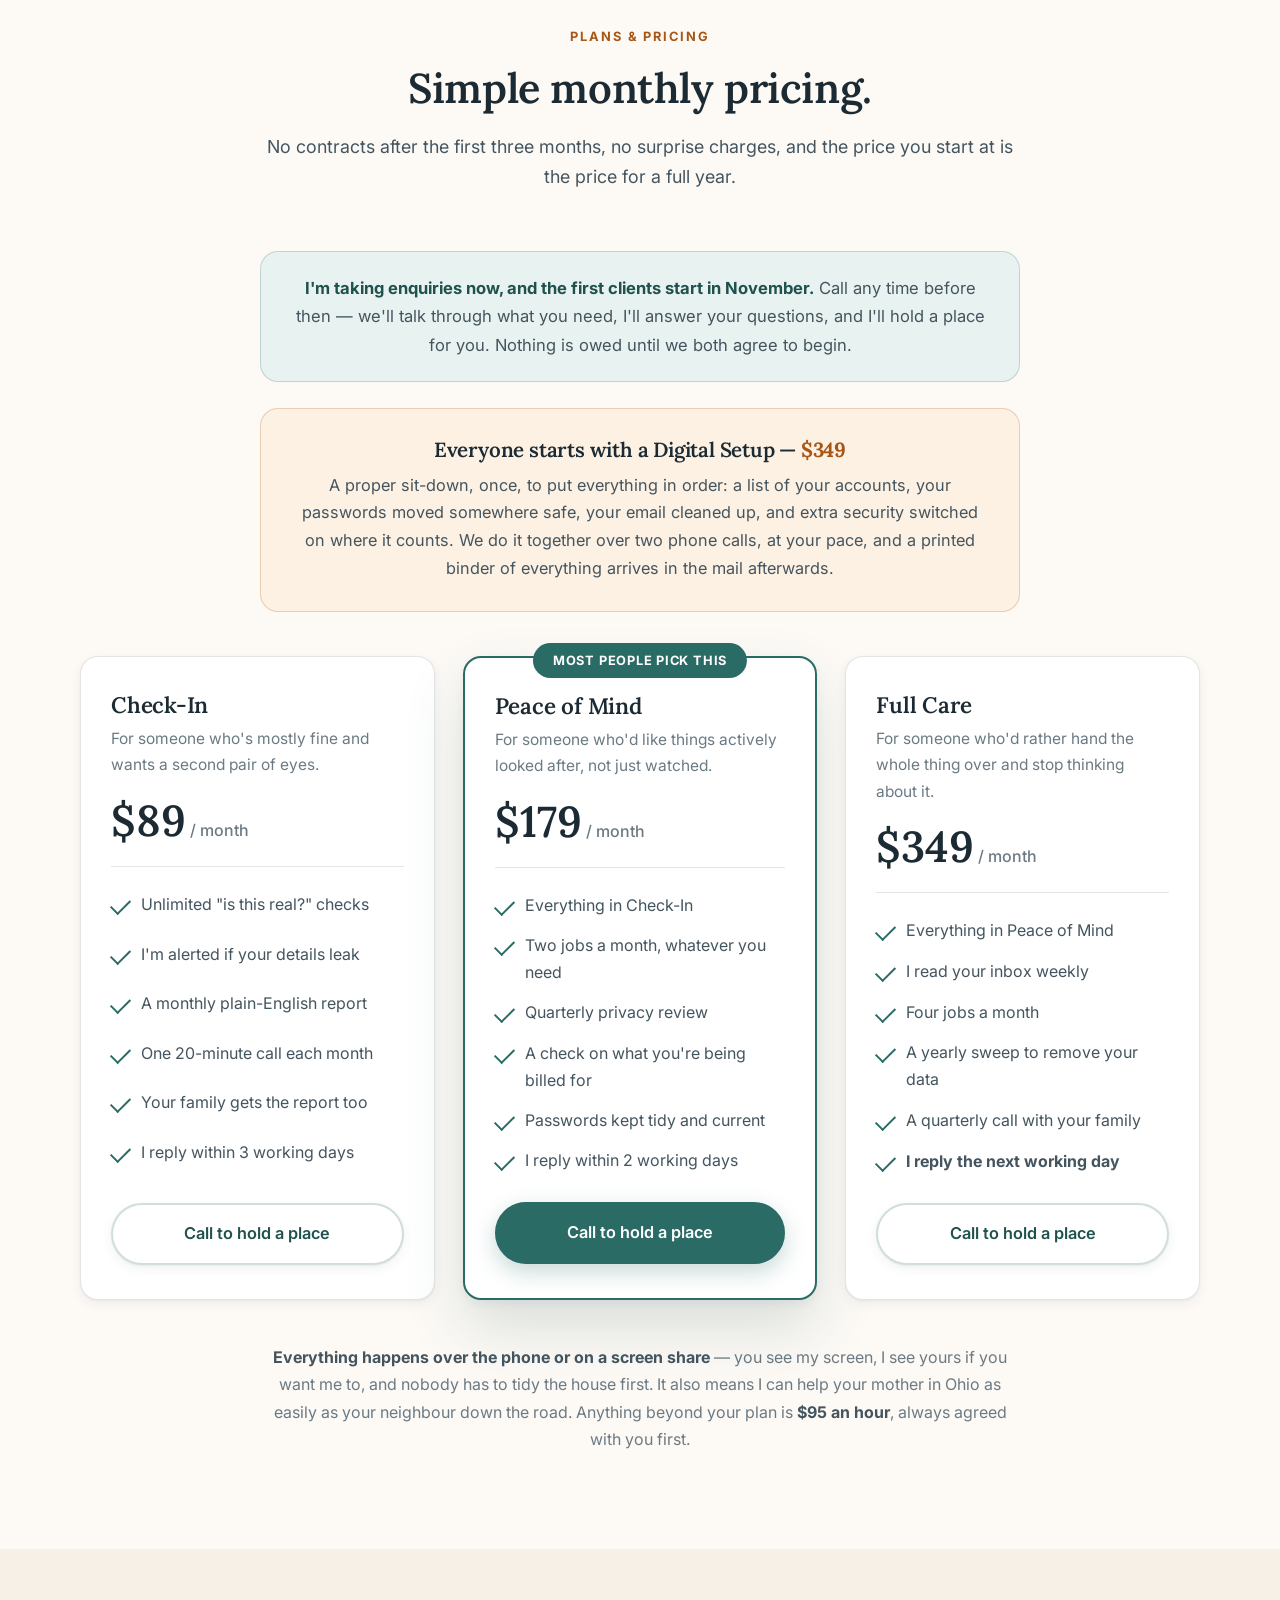
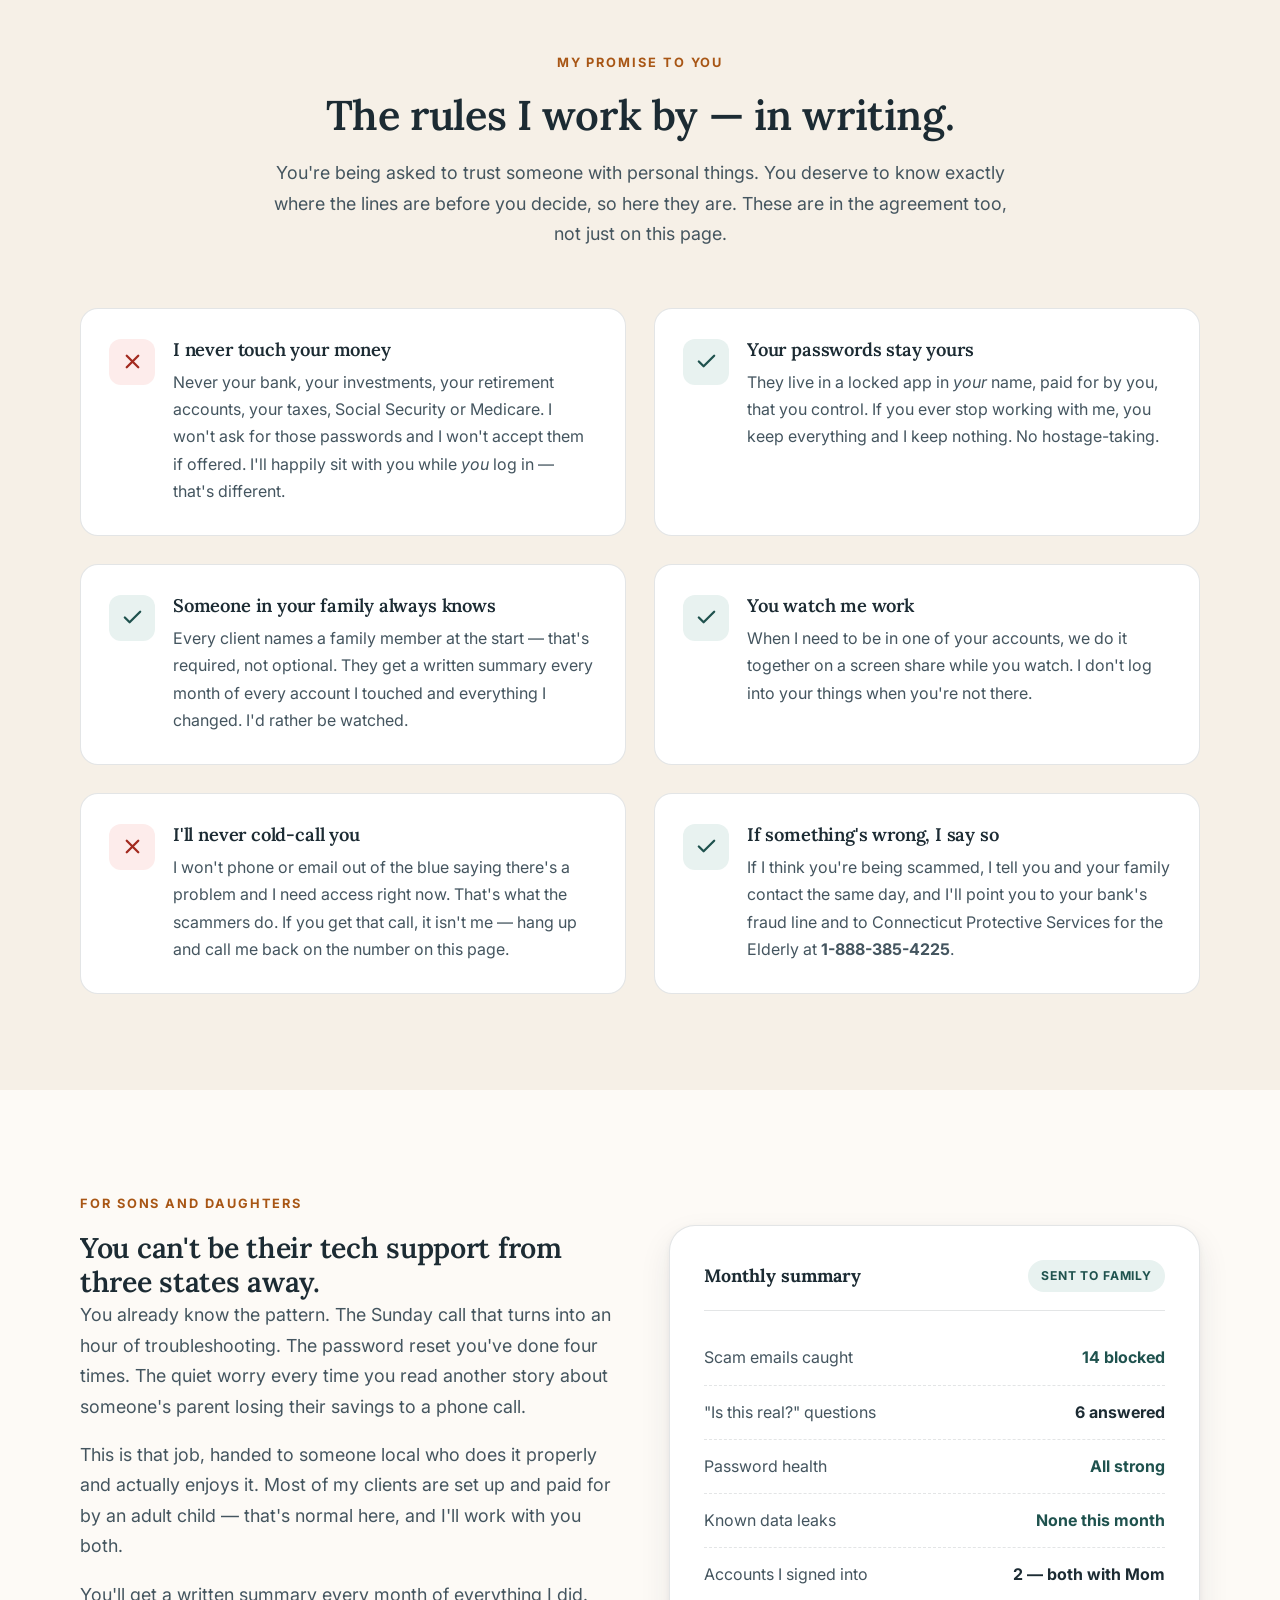
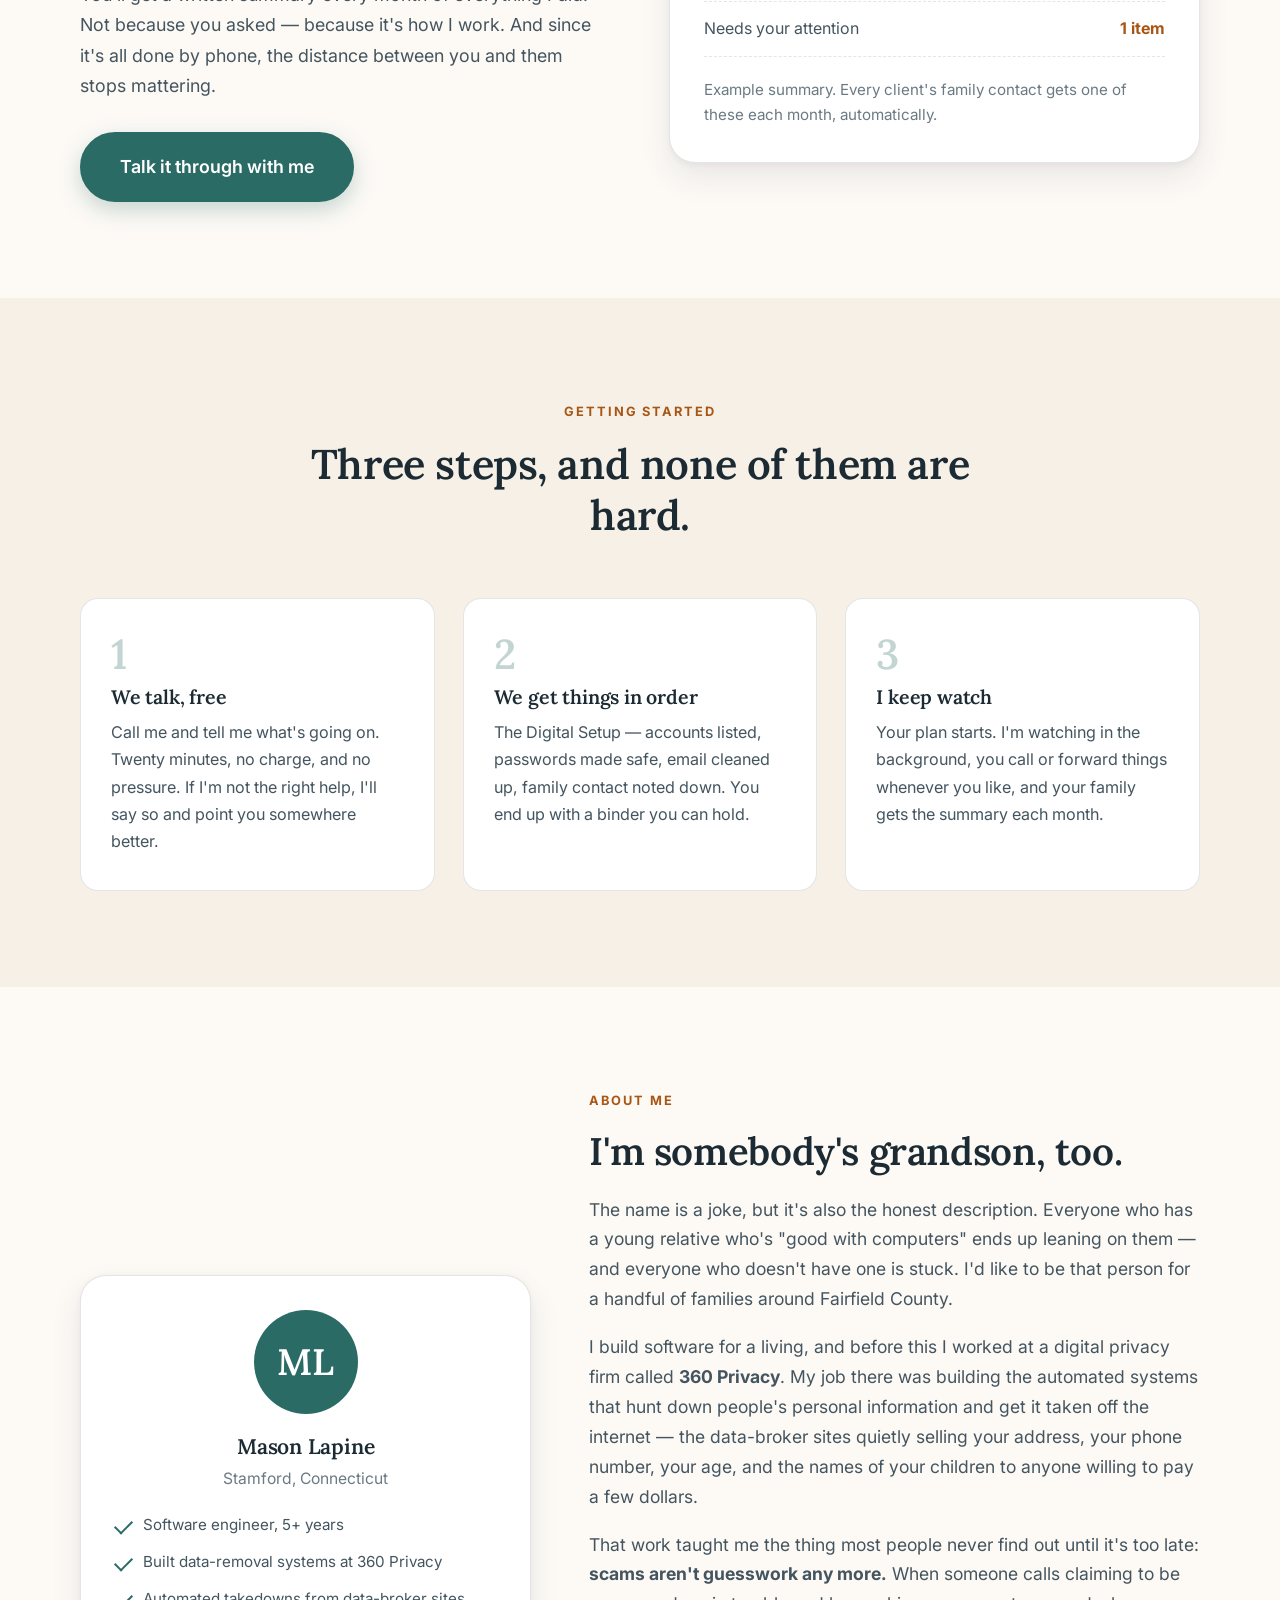
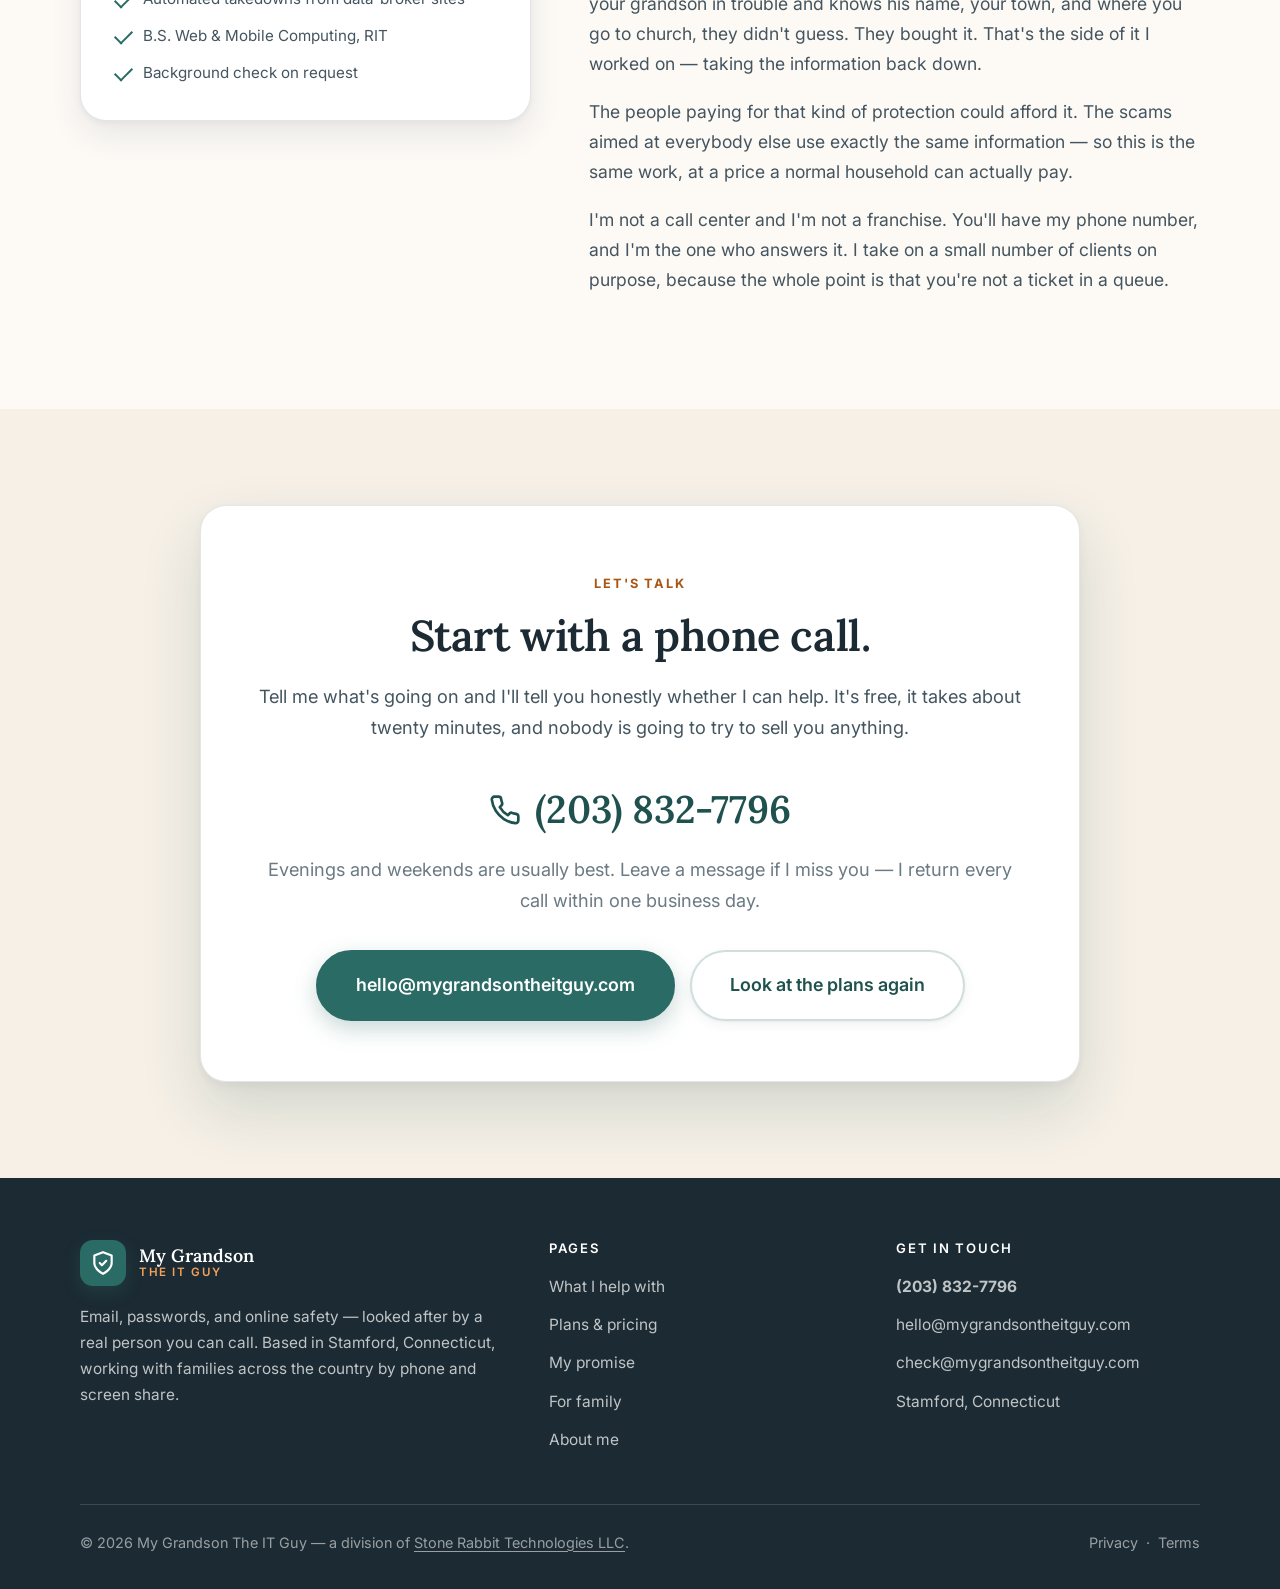
==== commit b21480cf: "Launch prep: waitlist framing, favicon, OG image, robots, sitemap Goes live without selling. The her" ====
--- a/index.html
+++ b/index.html
@@ -17,6 +17,13 @@
   <link rel="preconnect" href="https://fonts.gstatic.com" crossorigin />
   <link href="https://fonts.googleapis.com/css2?family=Inter:wght@400;500;600;700&family=Lora:wght@500;600;700&display=swap" rel="stylesheet" />
 
+  <link rel="icon" href="assets/favicon.svg" type="image/svg+xml" />
+  <link rel="apple-touch-icon" href="assets/apple-touch-icon.png" />
+  <meta property="og:image" content="https://mygrandsontheitguy.com/assets/og.png" />
+  <meta property="og:image:width" content="1200" />
+  <meta property="og:image:height" content="630" />
+  <meta name="twitter:card" content="summary_large_image" />
+  <link rel="canonical" href="https://mygrandsontheitguy.com/" />
   <link rel="stylesheet" href="css/styles.css" />
 </head>
 <body>
@@ -77,7 +84,7 @@
     <section class="hero" id="top">
       <div class="container hero-inner">
         <div class="hero-copy">
-          <span class="hero-eyebrow">Based in Connecticut &middot; helping families anywhere</span>
+          <span class="hero-eyebrow">Now taking enquiries &middot; first clients start in November</span>
           <h1>
             Everybody needs<br />
             <span class="accent">a grandson in IT.</span>
@@ -321,6 +328,15 @@
           <p class="section-sub">
             No contracts after the first three months, no surprise charges, and
             the price you start at is the price for a full year.
+          </p>
+        </div>
+
+        <div class="plans-notice reveal">
+          <p>
+            <strong>I'm taking enquiries now, and the first clients start in
+            November.</strong> Call any time before then — we'll talk through
+            what you need, I'll answer your questions, and I'll hold a place for
+            you. Nothing is owed until we both agree to begin.
           </p>
         </div>
 
@@ -349,7 +365,7 @@
               <li>Your family gets the report too</li>
               <li>I reply within 3 working days</li>
             </ul>
-            <a href="tel:+12038327796" class="btn btn-ghost">Call to start</a>
+            <a href="tel:+12038327796" class="btn btn-ghost">Call to hold a place</a>
           </article>
 
           <article class="plan plan-featured reveal">
@@ -366,7 +382,7 @@
               <li>Passwords kept tidy and current</li>
               <li>I reply within 2 working days</li>
             </ul>
-            <a href="tel:+12038327796" class="btn btn-primary">Call to start</a>
+            <a href="tel:+12038327796" class="btn btn-primary">Call to hold a place</a>
           </article>
 
           <article class="plan reveal">
@@ -382,7 +398,7 @@
               <li>A quarterly call with your family</li>
               <li><strong>I reply the next working day</strong></li>
             </ul>
-            <a href="tel:+12038327796" class="btn btn-ghost">Call to start</a>
+            <a href="tel:+12038327796" class="btn btn-ghost">Call to hold a place</a>
           </article>
         </div>
 
--- a/css/styles.css
+++ b/css/styles.css
@@ -600,3 +600,43 @@
   }
   .reveal { opacity: 1; transform: none; }
 }
+
+/* =========================================================
+   Legal pages (privacy, terms)
+   ========================================================= */
+.legal { padding: 64px 0 96px; }
+.legal-inner { max-width: 74ch; margin: 0 auto; }
+.legal h1 { font-size: clamp(2rem, 4.4vw, 2.9rem); margin-bottom: 14px; }
+.legal .updated { color: var(--ink-3); font-size: 1rem; margin-bottom: 40px; }
+.legal h2 {
+  font-size: 1.42rem; margin: 44px 0 14px;
+  padding-top: 26px; border-top: 1px solid var(--line);
+}
+.legal h2:first-of-type { border-top: 0; padding-top: 0; }
+.legal h3 { font-size: 1.1rem; margin: 26px 0 10px; }
+.legal p, .legal li { font-size: 1.05rem; margin-bottom: 15px; }
+.legal ul { padding-left: 26px; margin-bottom: 20px; }
+.legal li { margin-bottom: 9px; }
+.legal a { color: var(--teal-deep); text-decoration: underline; text-underline-offset: 3px; }
+.legal a:hover { color: var(--teal); }
+.legal strong { color: var(--ink); }
+.legal-callout {
+  background: var(--teal-tint); border-left: 4px solid var(--teal);
+  border-radius: 0 var(--radius-sm) var(--radius-sm) 0;
+  padding: 22px 26px; margin: 28px 0;
+}
+.legal-callout p:last-child { margin-bottom: 0; }
+.legal-back {
+  display: inline-flex; align-items: center; gap: 9px;
+  margin-bottom: 34px; font-weight: 600; color: var(--teal-deep);
+}
+.legal-back:hover { text-decoration: underline; text-underline-offset: 4px; }
+
+/* Pre-launch availability notice on the plans section */
+.plans-notice {
+  max-width: 760px; margin: 0 auto 26px;
+  background: var(--teal-tint); border: 1px solid var(--teal-line);
+  border-radius: var(--radius); padding: 22px 28px; text-align: center;
+}
+.plans-notice p { font-size: 1.04rem; margin: 0; color: var(--ink-2); }
+.plans-notice strong { color: var(--teal-deep); }
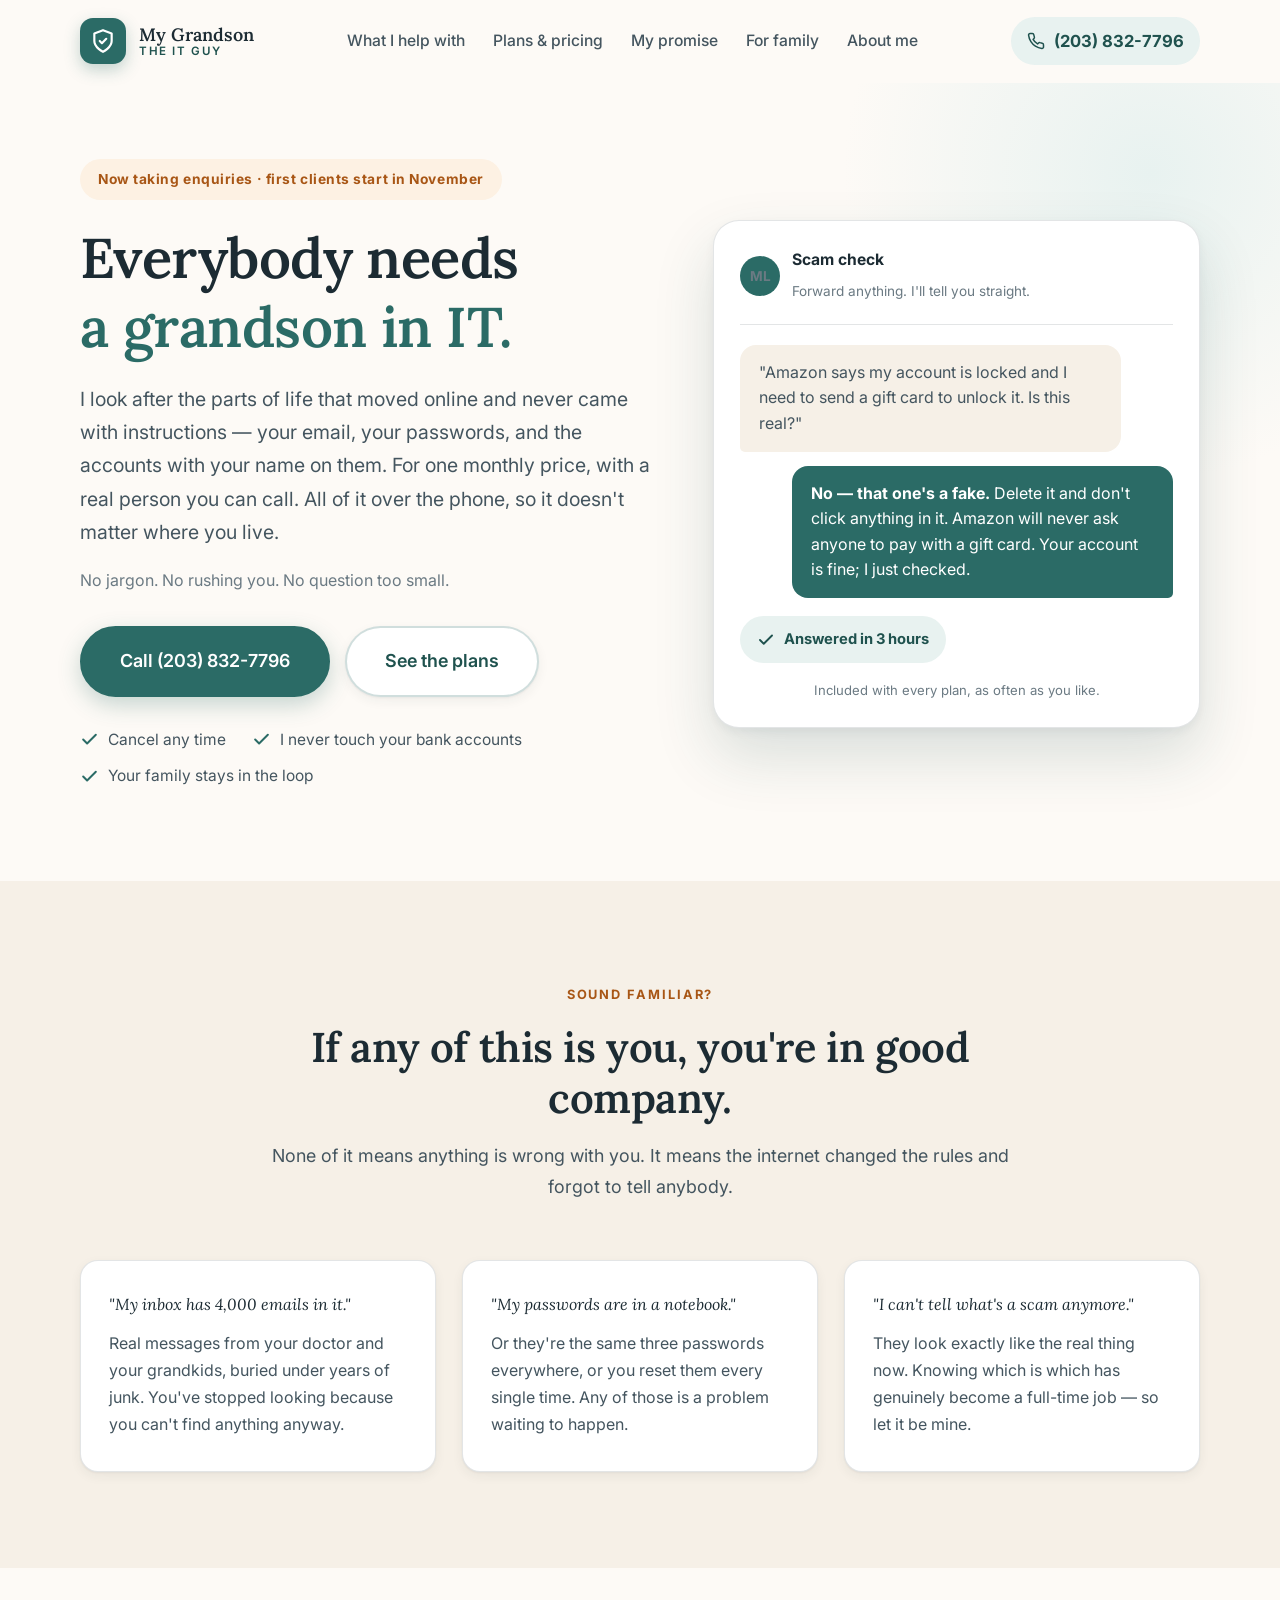
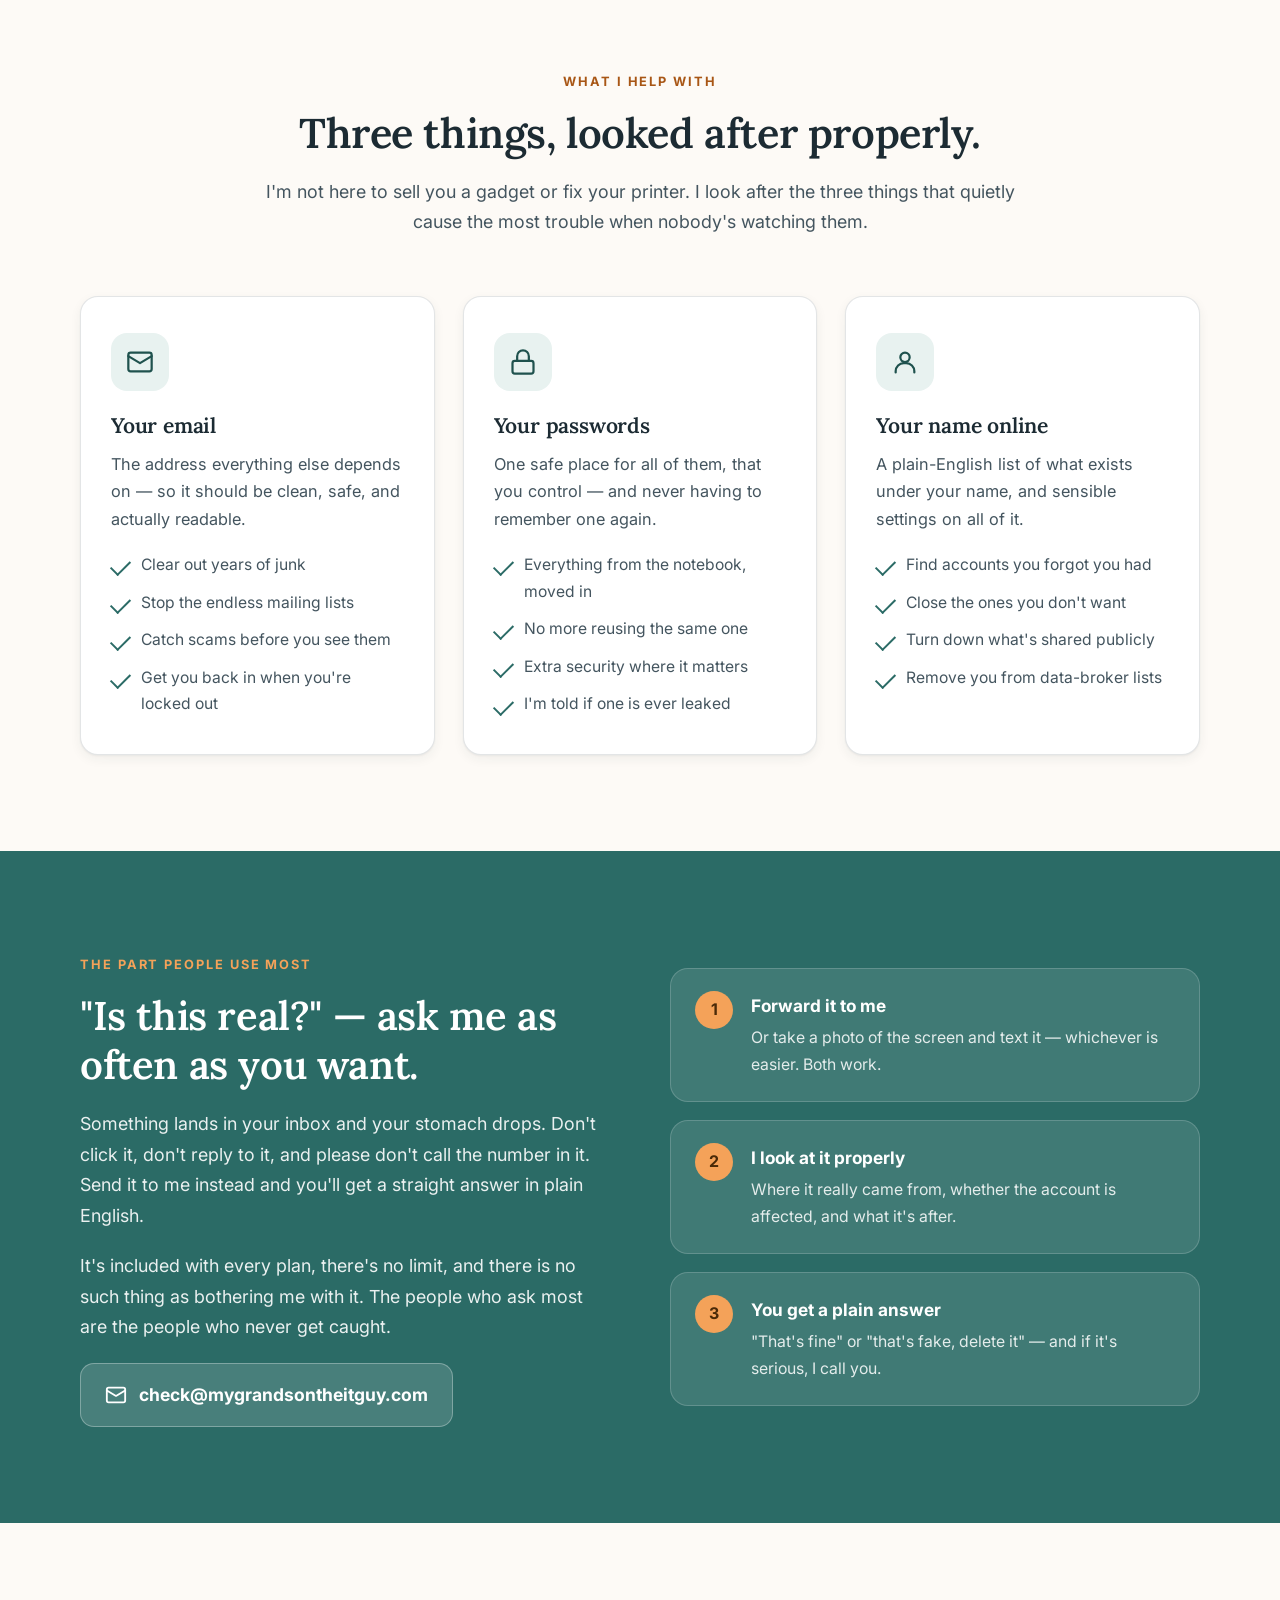
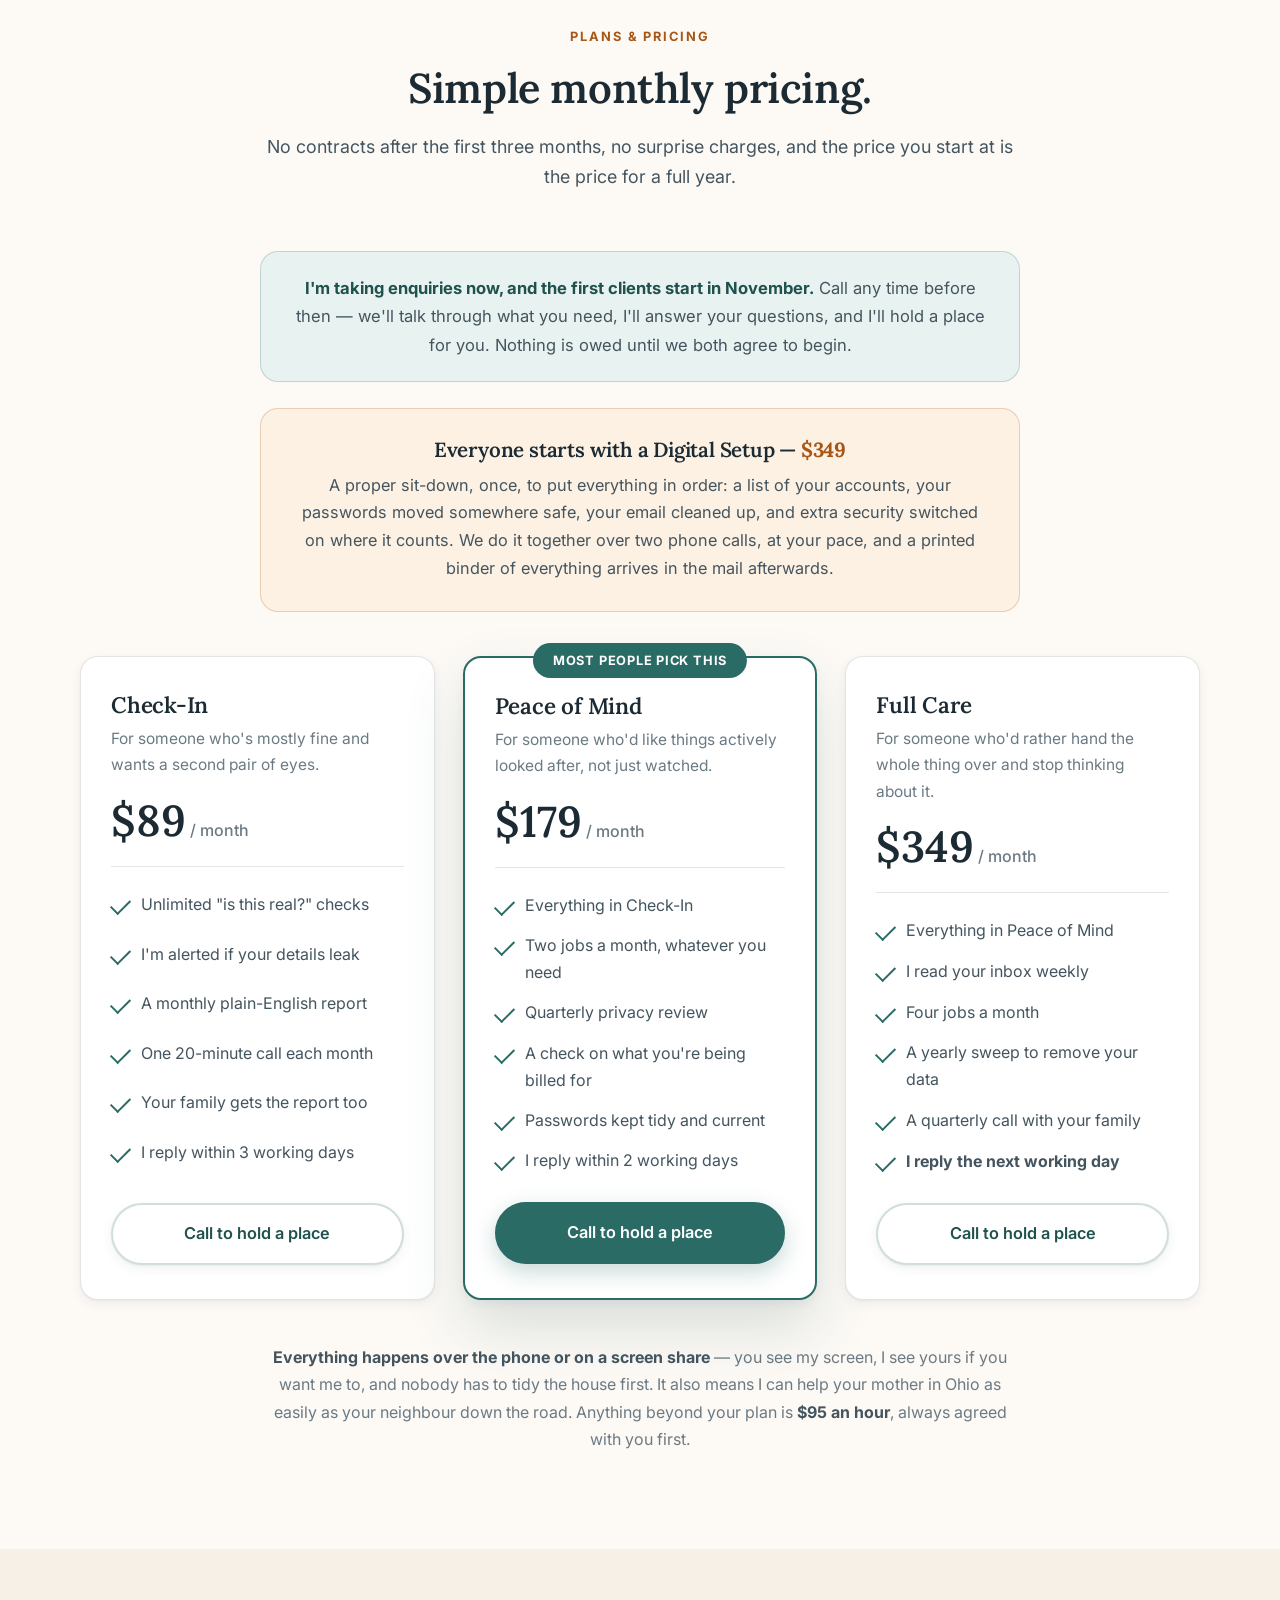
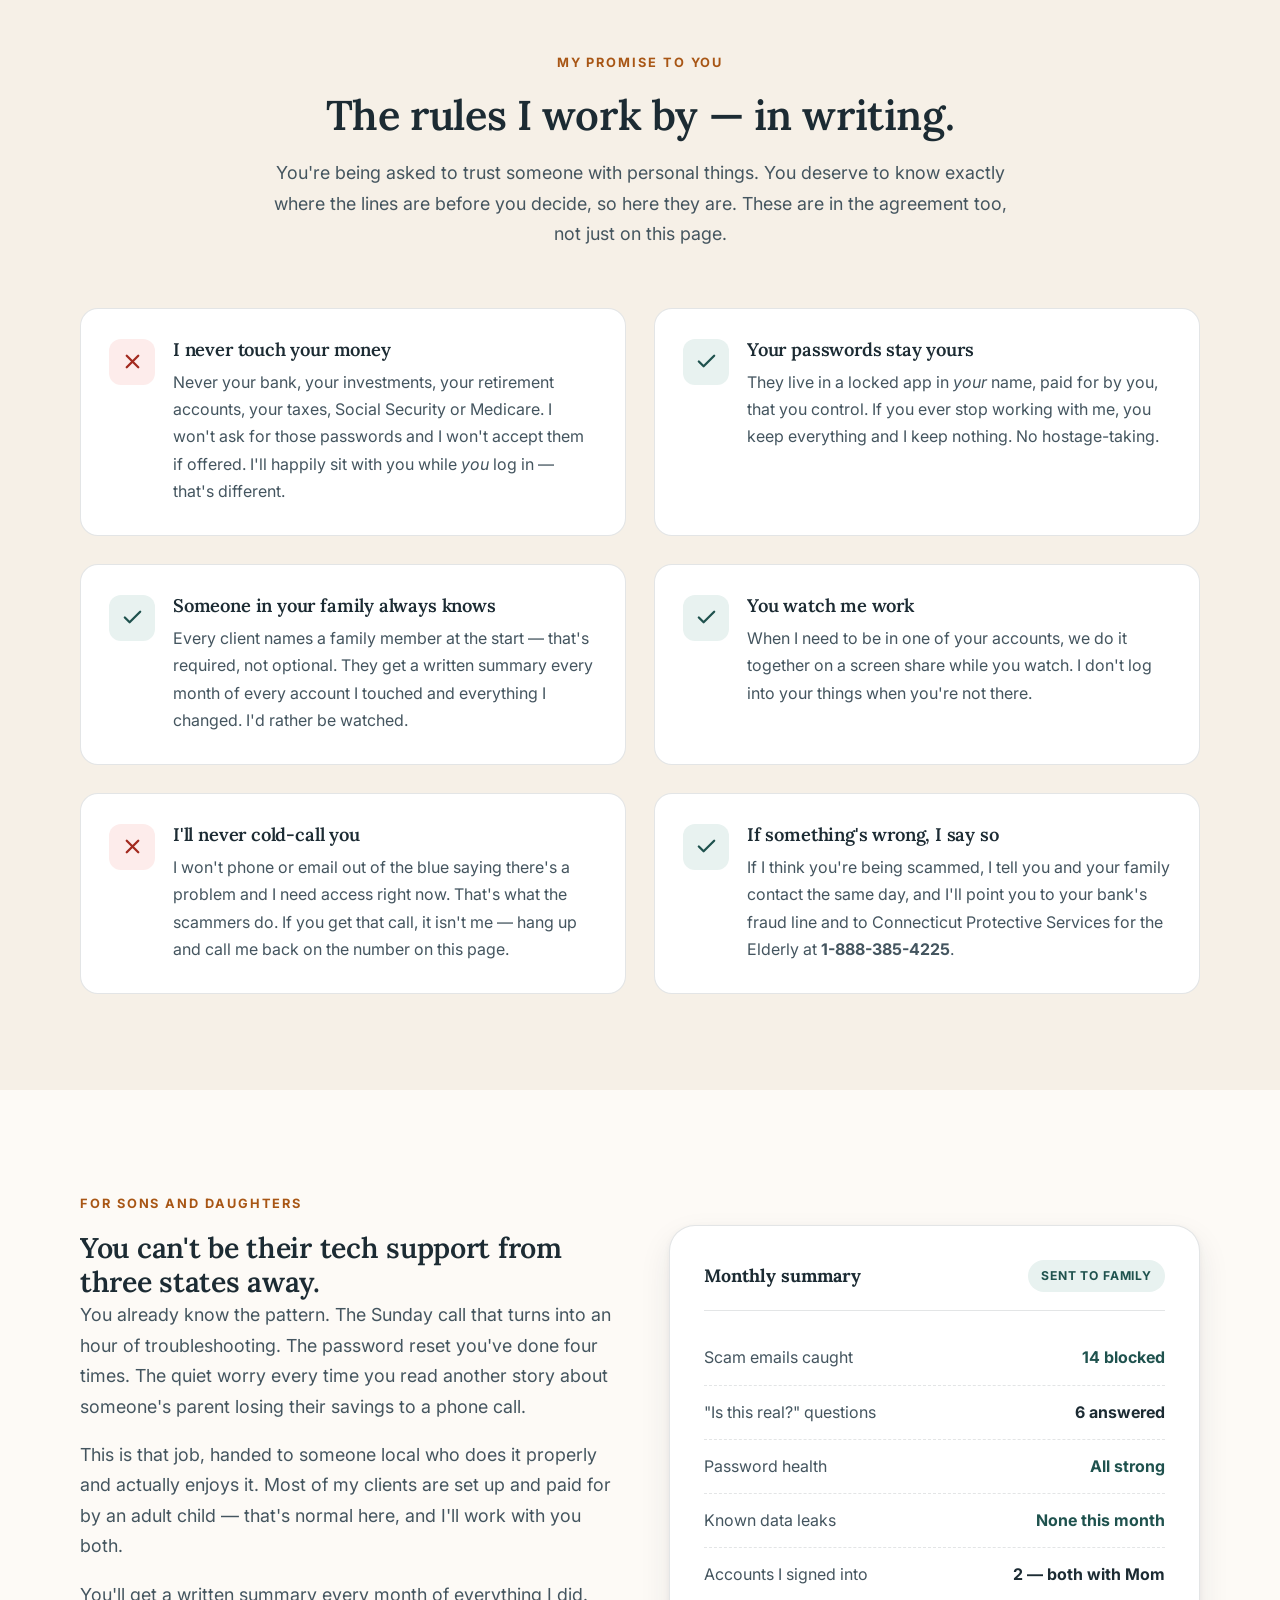
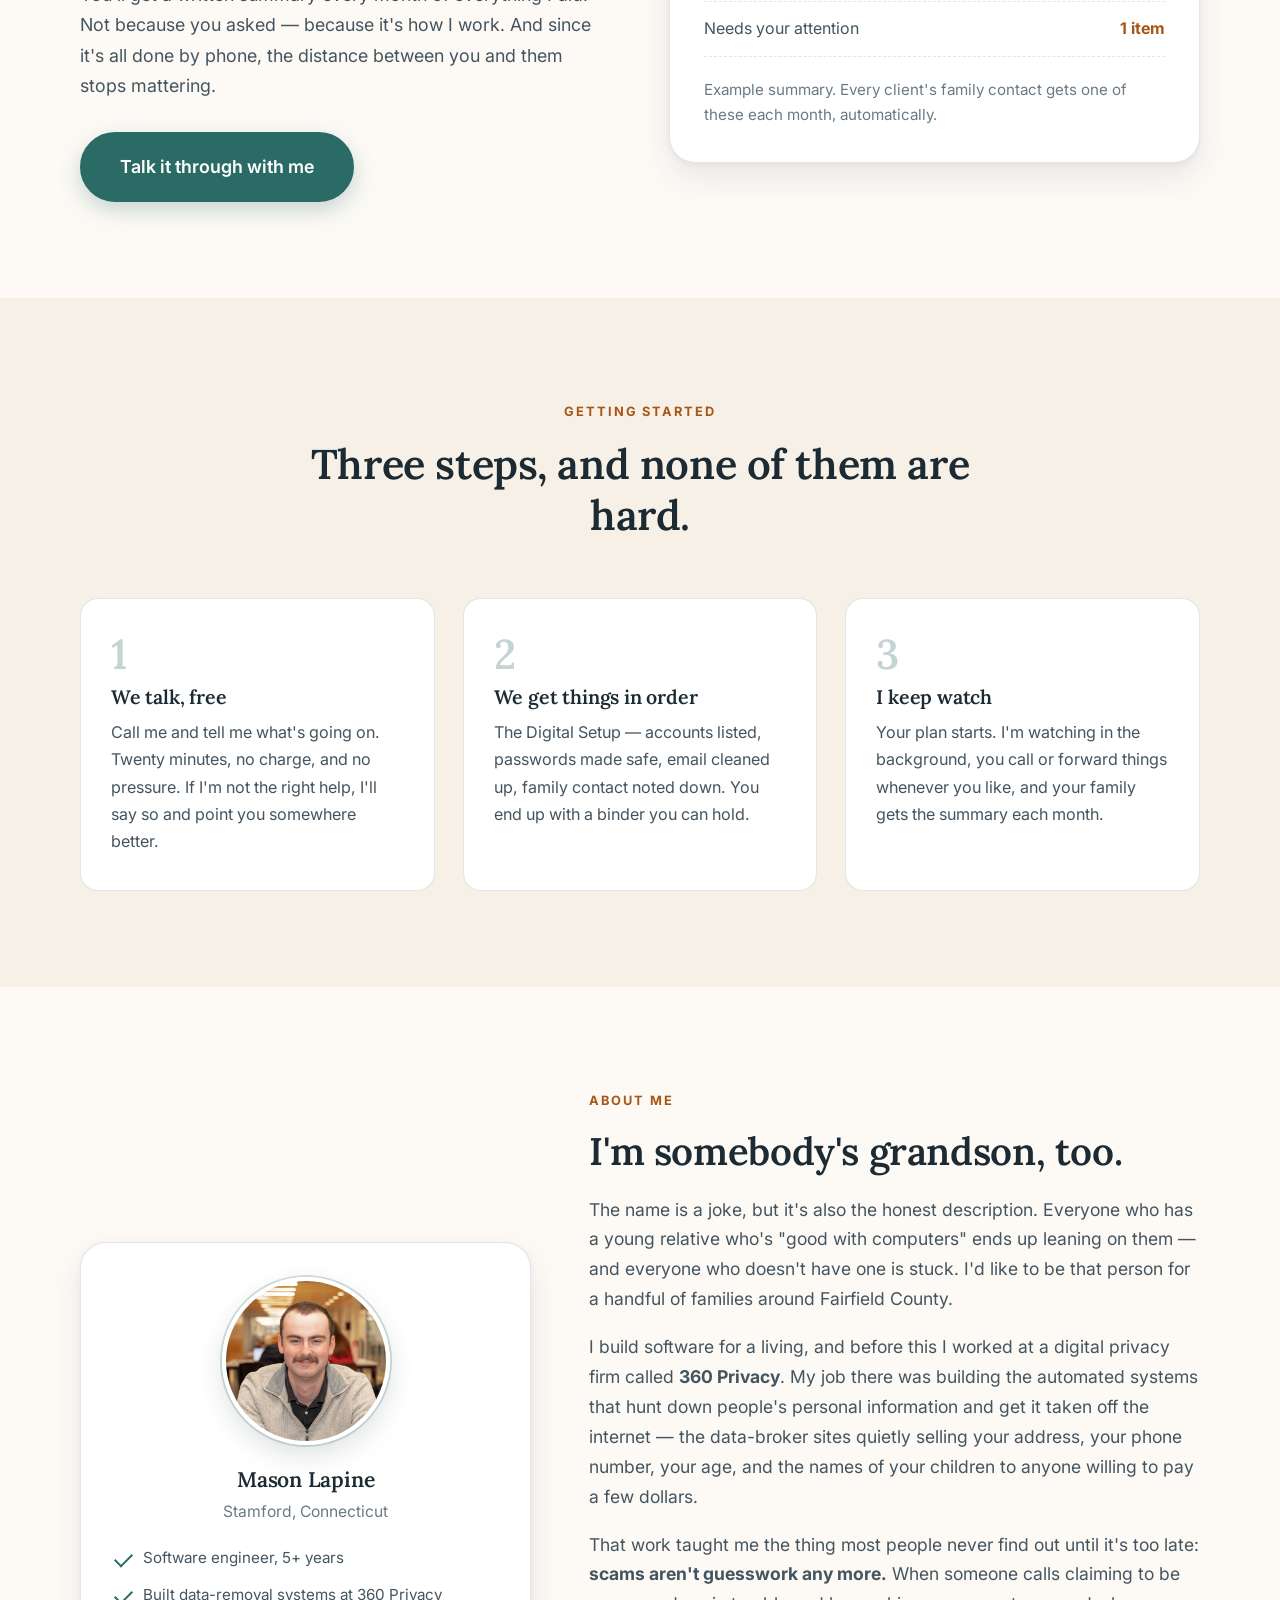
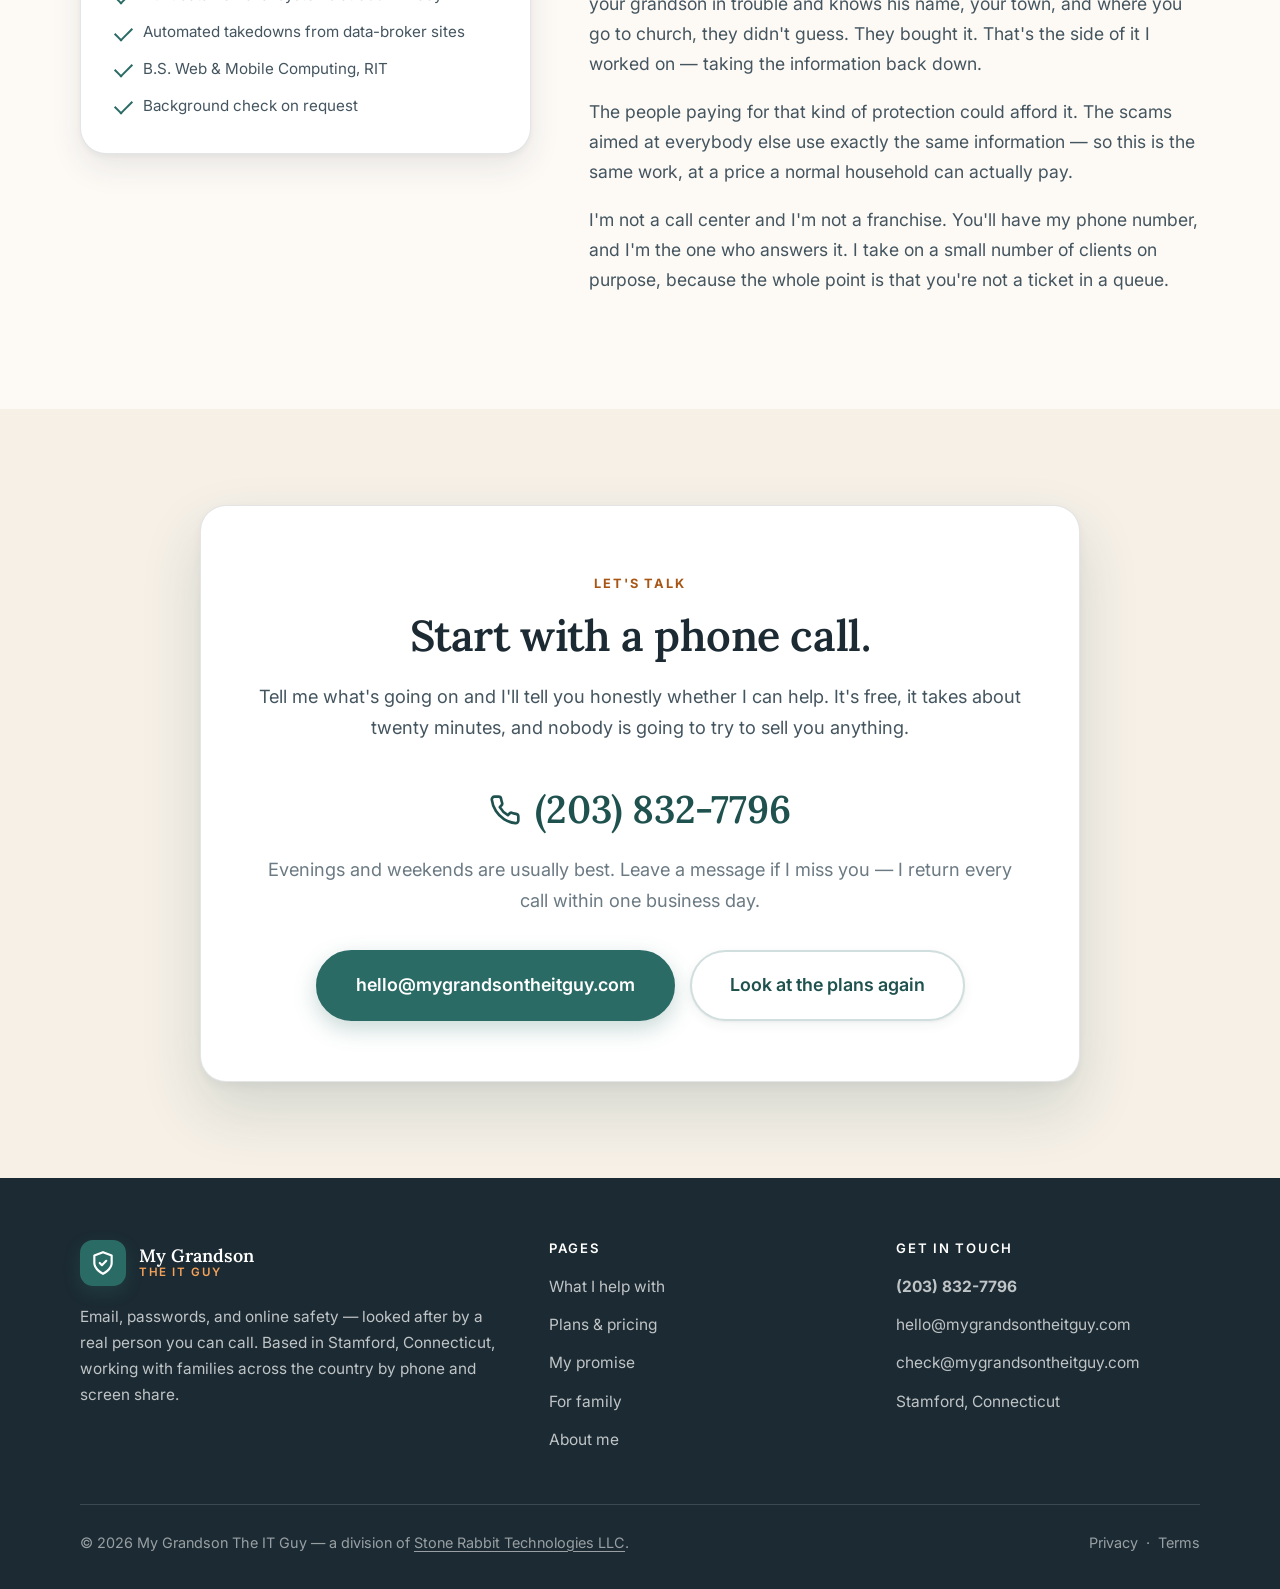
==== commit b7fae720: "Replace the monogram with a real photograph Cropped to a headshot from the source image and sized up" ====
--- a/index.html
+++ b/index.html
@@ -624,9 +624,8 @@
     <section class="section" id="about">
       <div class="container about-inner">
         <div class="about-portrait reveal">
-          <!-- TODO (pre-launch): replace initials with a real photograph.
-               For this audience a face materially outperforms a monogram. -->
-          <span class="about-initials" aria-hidden="true">ML</span>
+          <img src="assets/mason.jpg" alt="Mason Lapine" class="about-photo"
+               width="560" height="560" />
           <h3>Mason Lapine</h3>
           <p class="about-role">Stamford, Connecticut</p>
           <ul class="about-creds">
--- a/css/styles.css
+++ b/css/styles.css
@@ -484,12 +484,6 @@
   background: var(--white); border: 1px solid var(--line);
   border-radius: var(--radius-lg); padding: 34px; text-align: center;
   box-shadow: var(--shadow);
-}
-.about-initials {
-  width: 104px; height: 104px; border-radius: 50%; margin: 0 auto 20px;
-  background: var(--teal); color: #fff;
-  display: grid; place-items: center;
-  font-family: var(--font-serif); font-size: 2.3rem; font-weight: 600;
 }
 .about-portrait h3 { font-size: 1.32rem; margin-bottom: 6px; }
 .about-role { font-size: .98rem; color: var(--ink-3); margin-bottom: 20px; }
@@ -640,3 +634,14 @@
 }
 .plans-notice p { font-size: 1.04rem; margin: 0; color: var(--ink-2); }
 .plans-notice strong { color: var(--teal-deep); }
+
+/* Real photograph in the About panel. A face outperforms a monogram with
+   this audience by a wide margin — size it accordingly. */
+.about-photo {
+  width: 168px; height: 168px;
+  border-radius: 50%; object-fit: cover; object-position: center 42%;
+  margin: 0 auto 22px;
+  border: 4px solid var(--white);
+  box-shadow: 0 0 0 2px var(--teal-line), 0 10px 26px rgba(28,43,51,.14);
+}
+@media (max-width: 700px) { .about-photo { width: 148px; height: 148px; } }
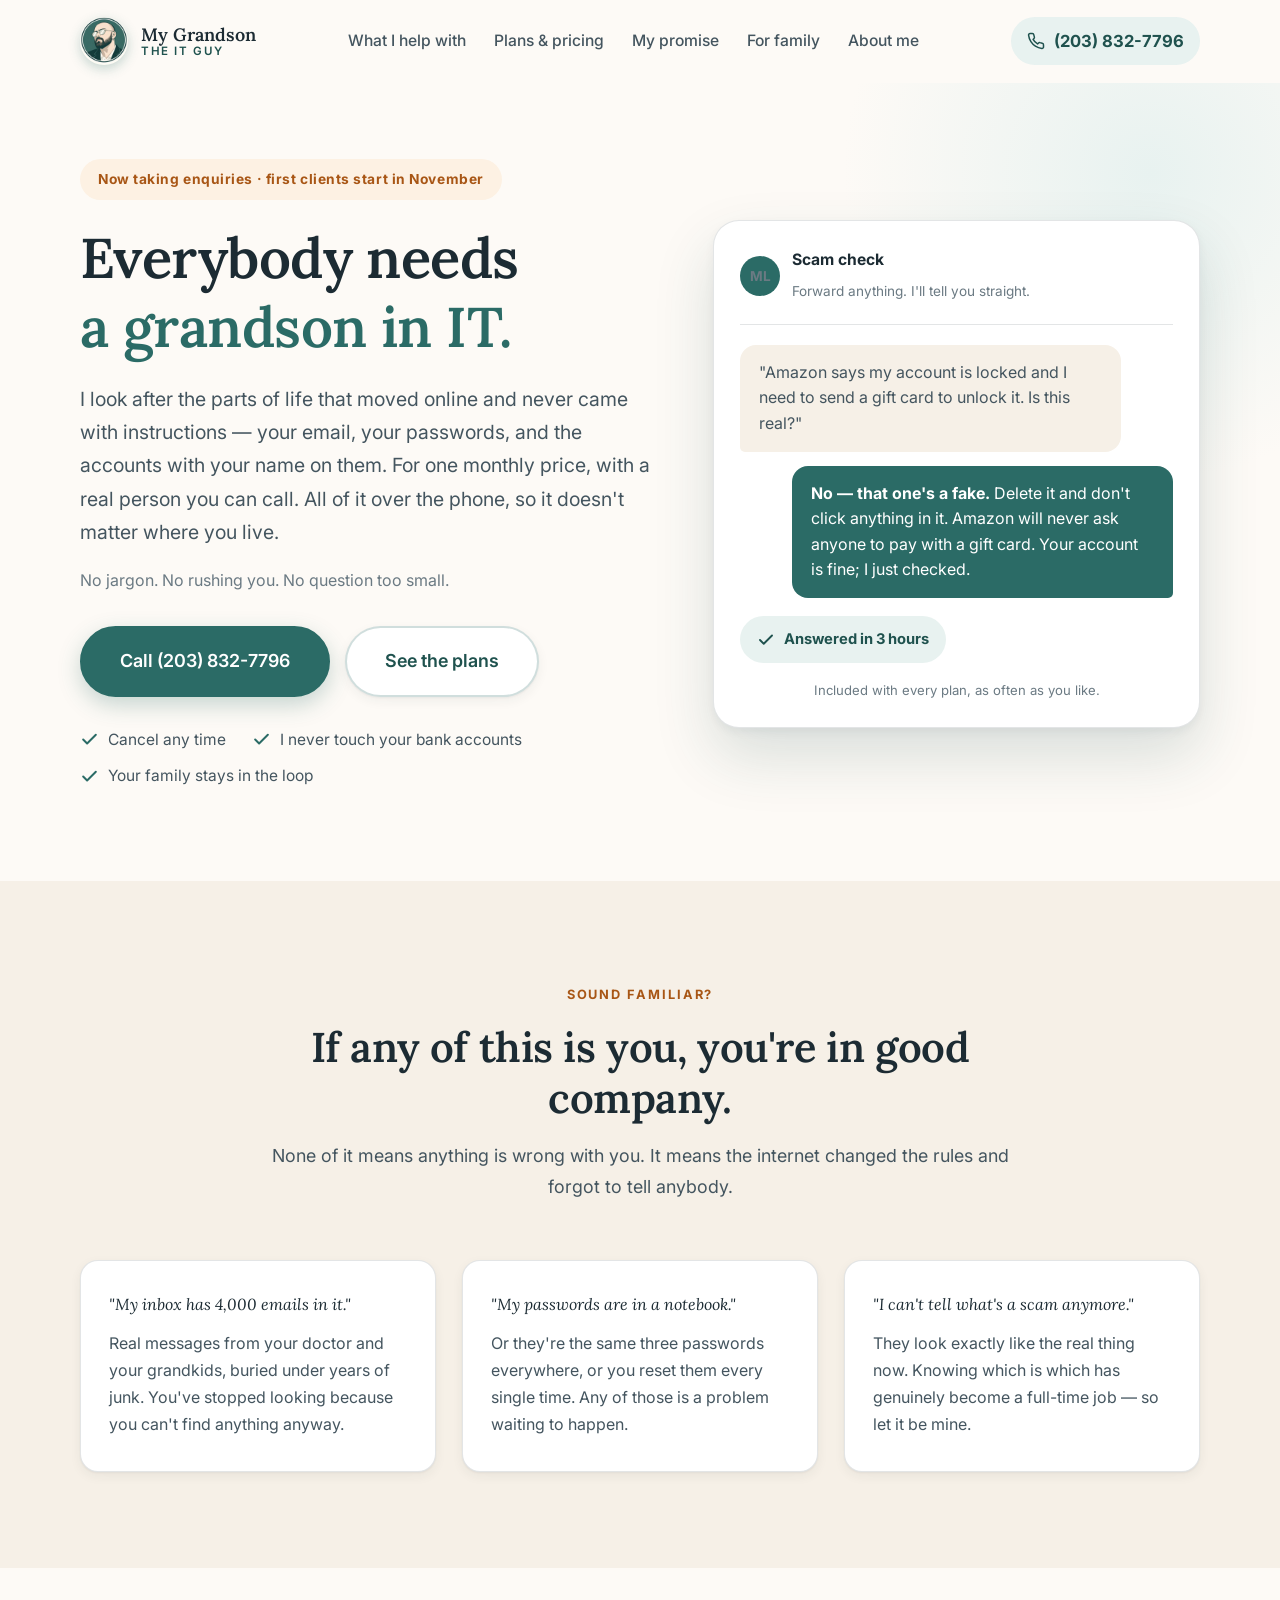
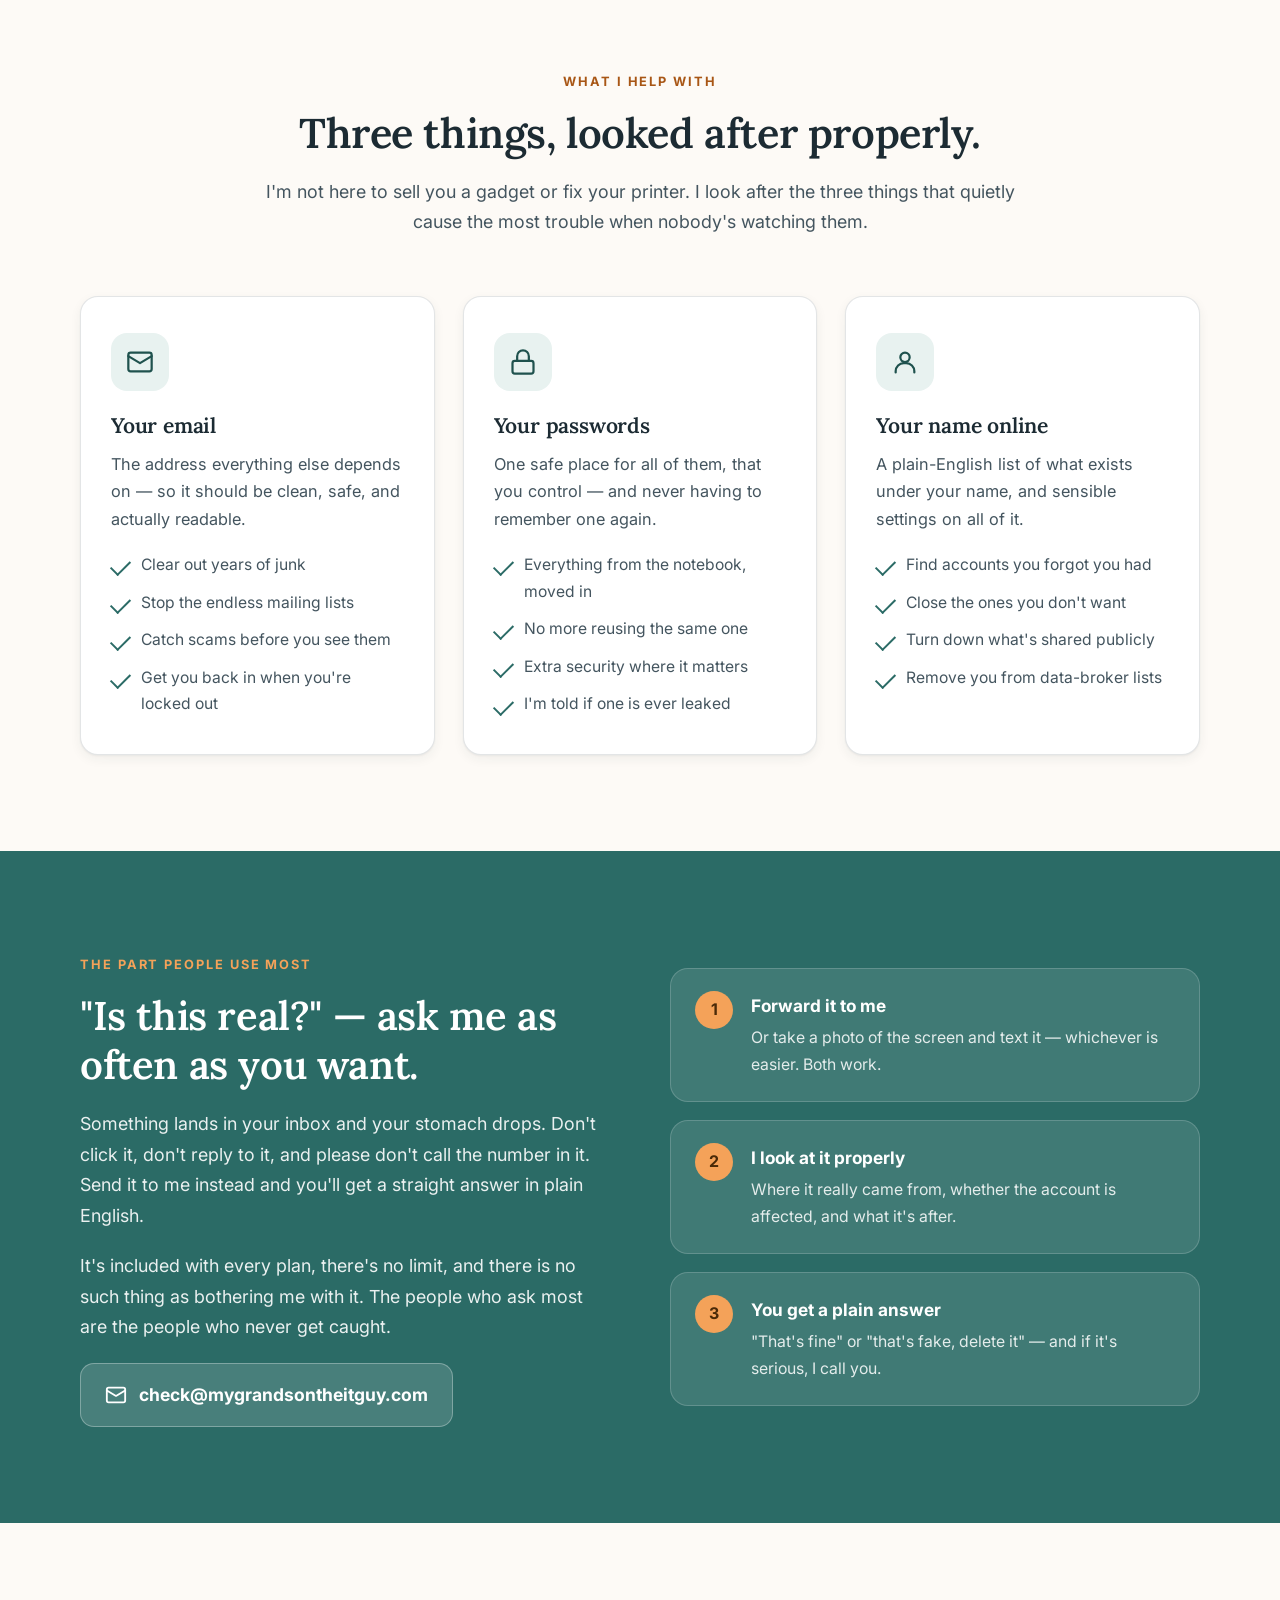
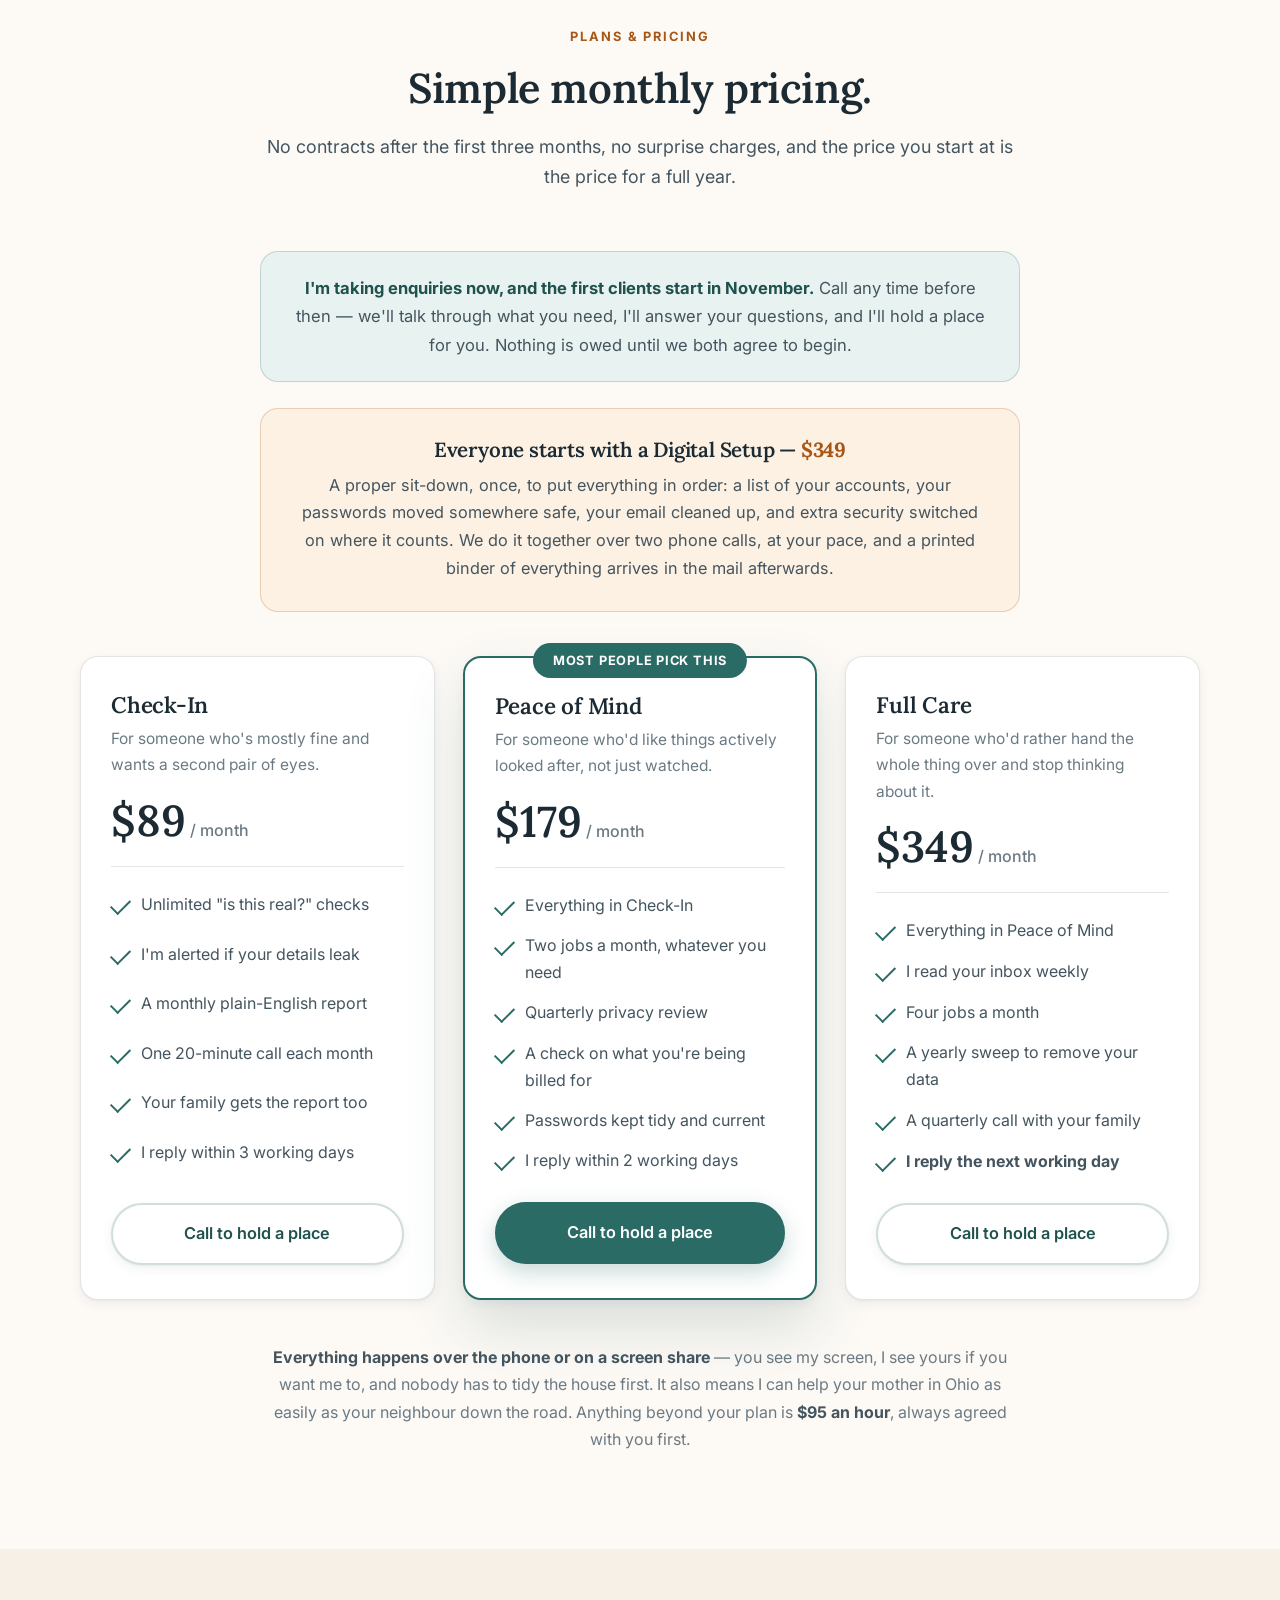
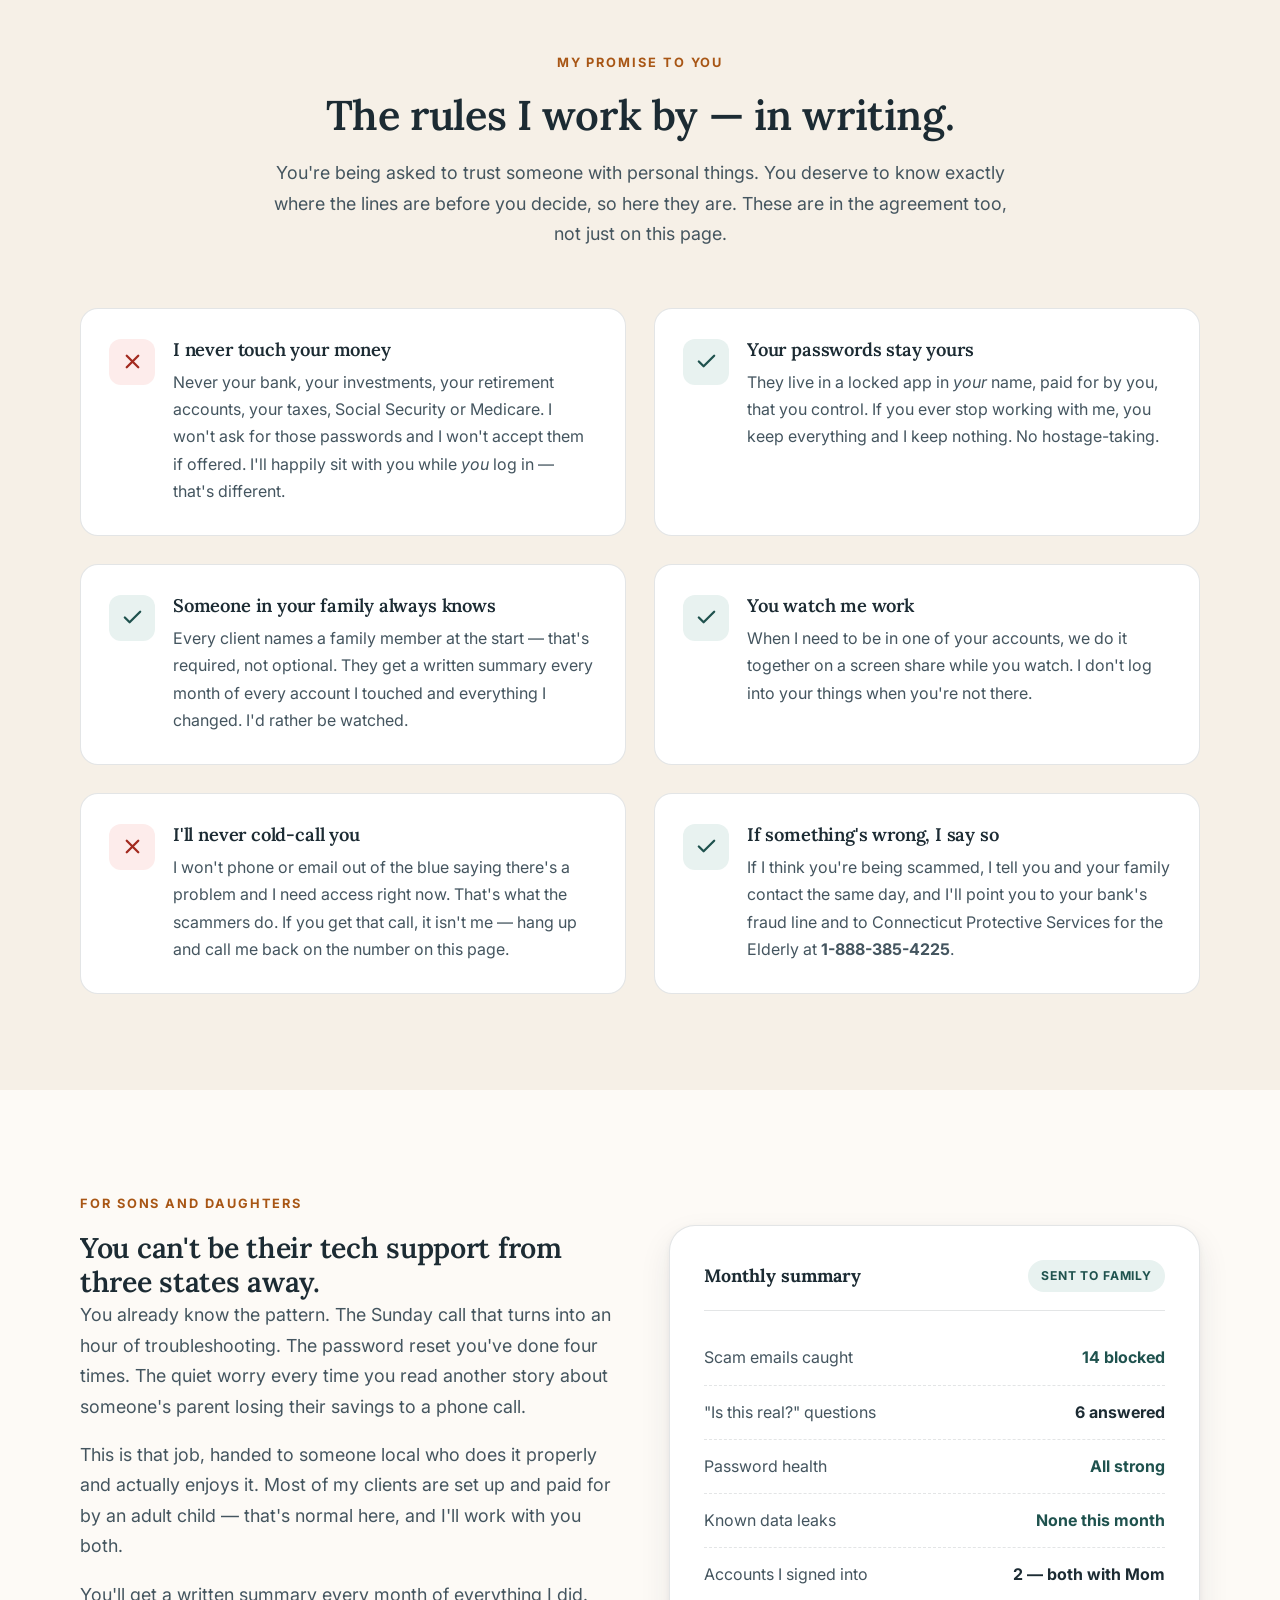
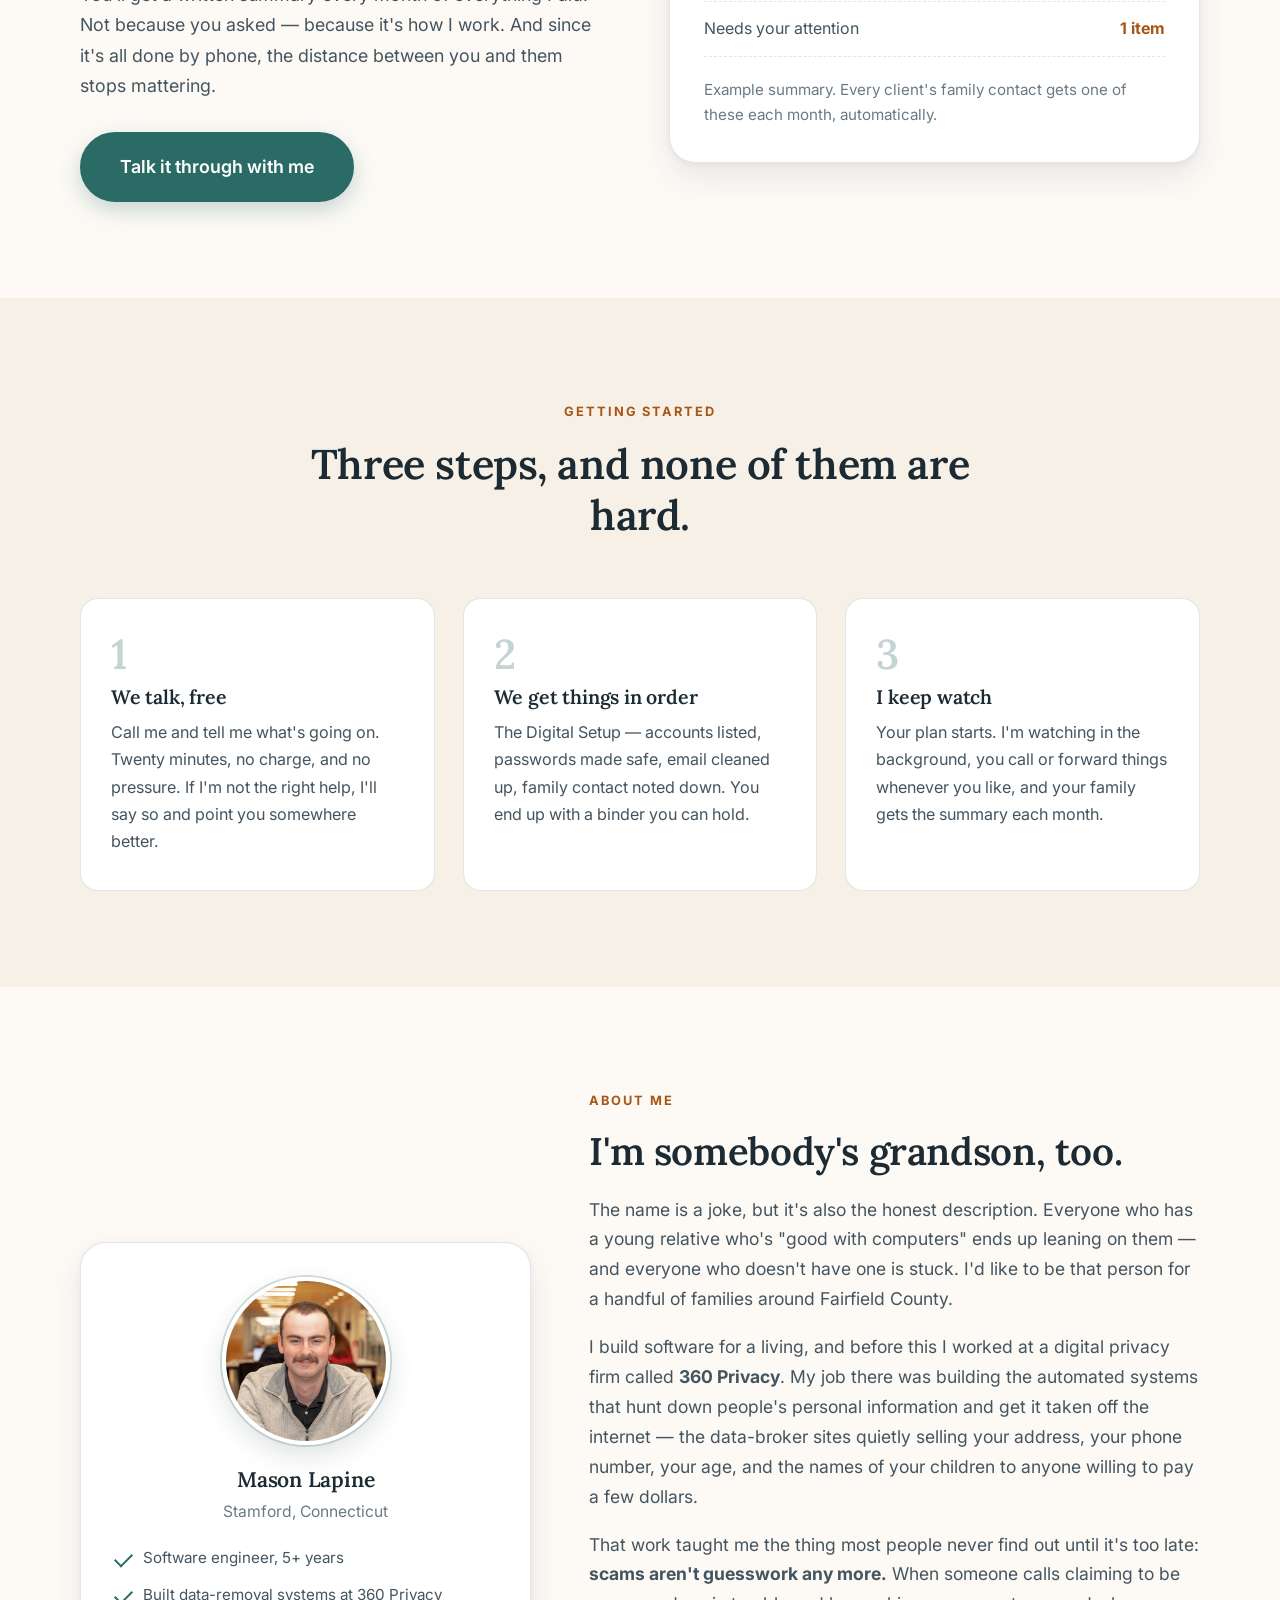
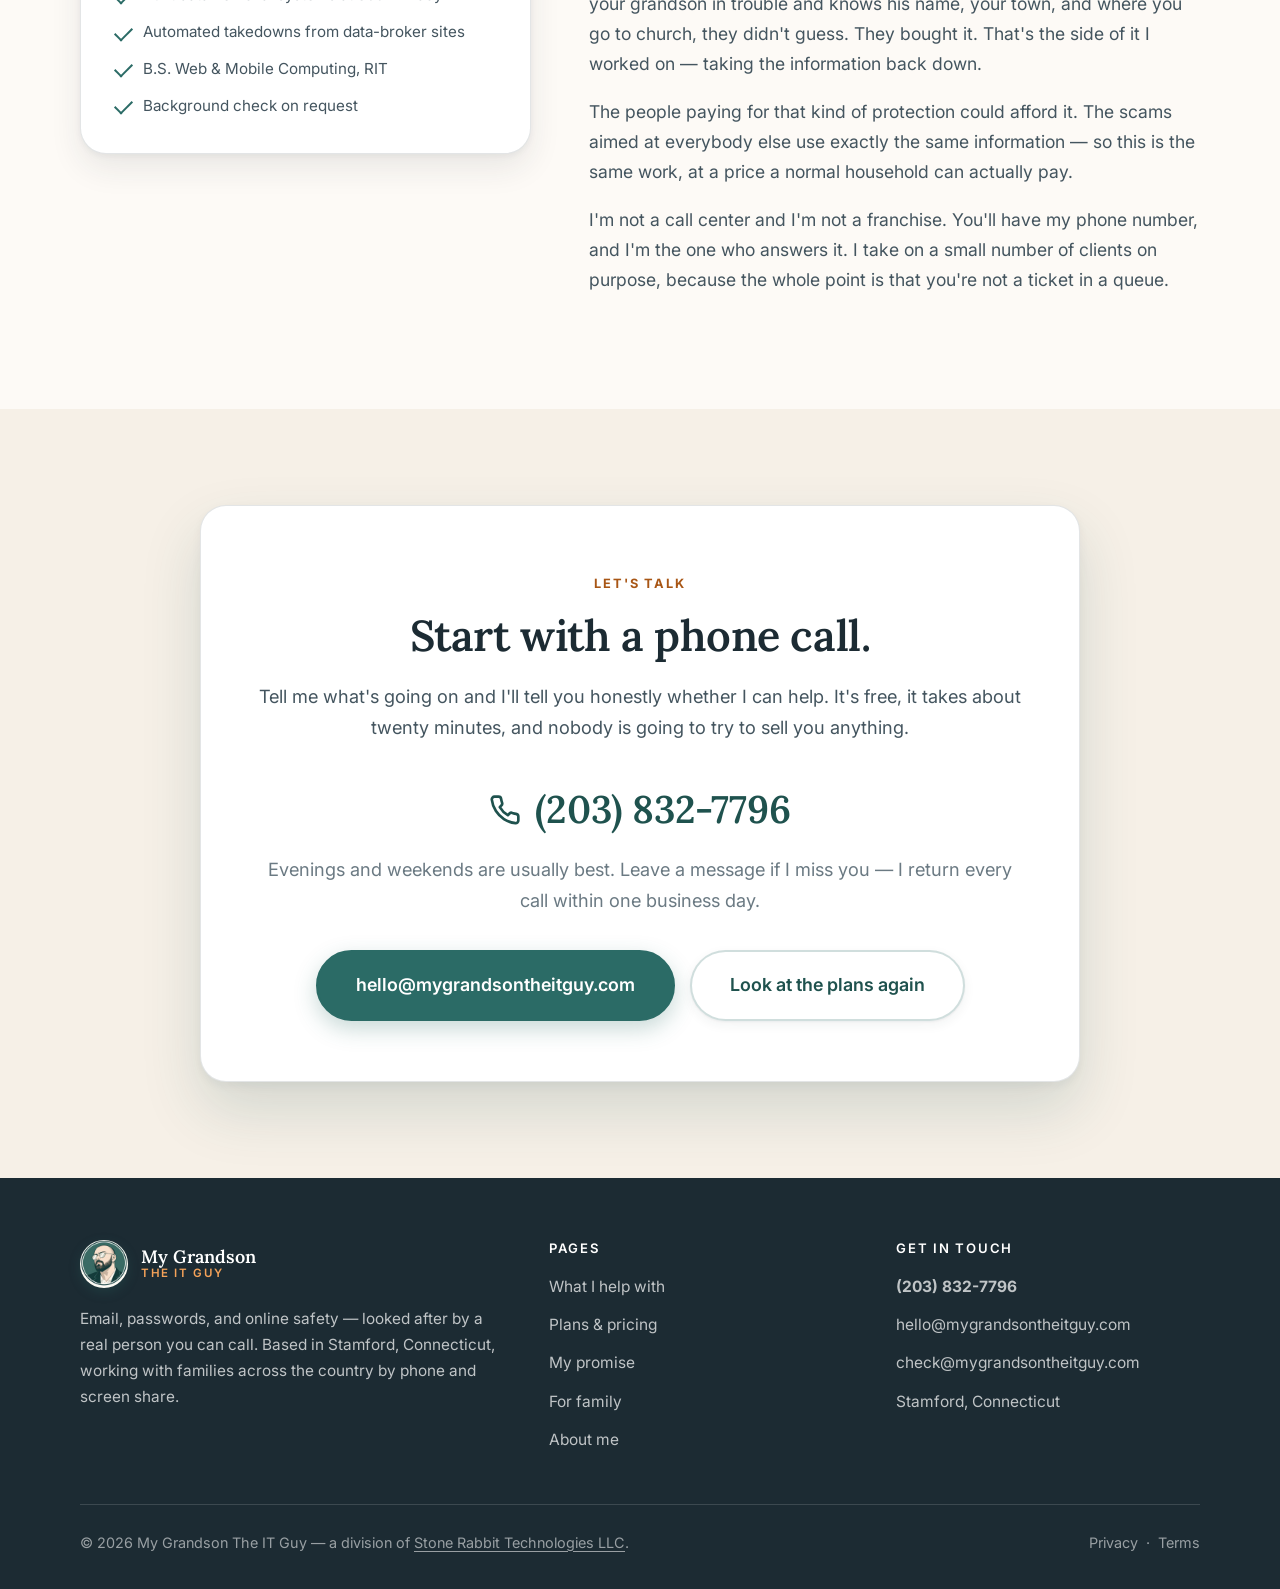
==== commit ccb91712: "Adopt the illustrated portrait as logo and favicon Replaces the generic shield mark in all four bran" ====
--- a/index.html
+++ b/index.html
@@ -18,6 +18,7 @@
   <link href="https://fonts.googleapis.com/css2?family=Inter:wght@400;500;600;700&family=Lora:wght@500;600;700&display=swap" rel="stylesheet" />
 
   <link rel="icon" href="assets/favicon.svg" type="image/svg+xml" />
+  <link rel="icon" href="assets/apple-touch-icon.png" sizes="180x180" />
   <link rel="apple-touch-icon" href="assets/apple-touch-icon.png" />
   <meta property="og:image" content="https://mygrandsontheitguy.com/assets/og.png" />
   <meta property="og:image:width" content="1200" />
@@ -34,12 +35,7 @@
     <div class="container">
       <div class="header-inner">
         <a href="#top" class="brand" aria-label="My Grandson The IT Guy — home">
-          <span class="brand-mark" aria-hidden="true">
-            <svg viewBox="0 0 24 24" fill="none" stroke="#fff" stroke-width="2" stroke-linecap="round" stroke-linejoin="round">
-              <path d="M12 22s8-4 8-10V5l-8-3-8 3v7c0 6 8 10 8 10z"/>
-              <path d="M9 12l2 2 4-4"/>
-            </svg>
-          </span>
+          <img src="assets/logo-sm.jpg" alt="" class="brand-mark" width="128" height="128" />
           <span class="brand-text">
             <span class="brand-name">My Grandson</span>
             <span class="brand-sub">The IT Guy</span>
@@ -717,11 +713,7 @@
       <div class="footer-inner">
         <div class="footer-brand">
           <div class="brand">
-            <span class="brand-mark" aria-hidden="true">
-              <svg viewBox="0 0 24 24" fill="none" stroke="#fff" stroke-width="2" stroke-linecap="round" stroke-linejoin="round">
-                <path d="M12 22s8-4 8-10V5l-8-3-8 3v7c0 6 8 10 8 10z"/><path d="M9 12l2 2 4-4"/>
-              </svg>
-            </span>
+            <img src="assets/logo-sm.jpg" alt="" class="brand-mark" width="128" height="128" />
             <span class="brand-text">
               <span class="brand-name">My Grandson</span>
               <span class="brand-sub">The IT Guy</span>
--- a/css/styles.css
+++ b/css/styles.css
@@ -137,12 +137,11 @@
 
 .brand { display: flex; align-items: center; gap: 13px; }
 .brand-mark {
-  width: 46px; height: 46px; flex: none;
-  border-radius: 13px; background: var(--teal);
-  display: grid; place-items: center;
-  box-shadow: 0 6px 16px rgba(43,107,102,.28);
-}
-.brand-mark svg { width: 26px; height: 26px; }
+  width: 48px; height: 48px; flex: none;
+  border-radius: 50%; object-fit: cover;
+  background: var(--teal);
+  box-shadow: 0 4px 12px rgba(43,107,102,.26);
+}
 .brand-text { display: flex; flex-direction: column; line-height: 1.1; }
 .brand-name {
   font-family: var(--font-serif); font-weight: 600;
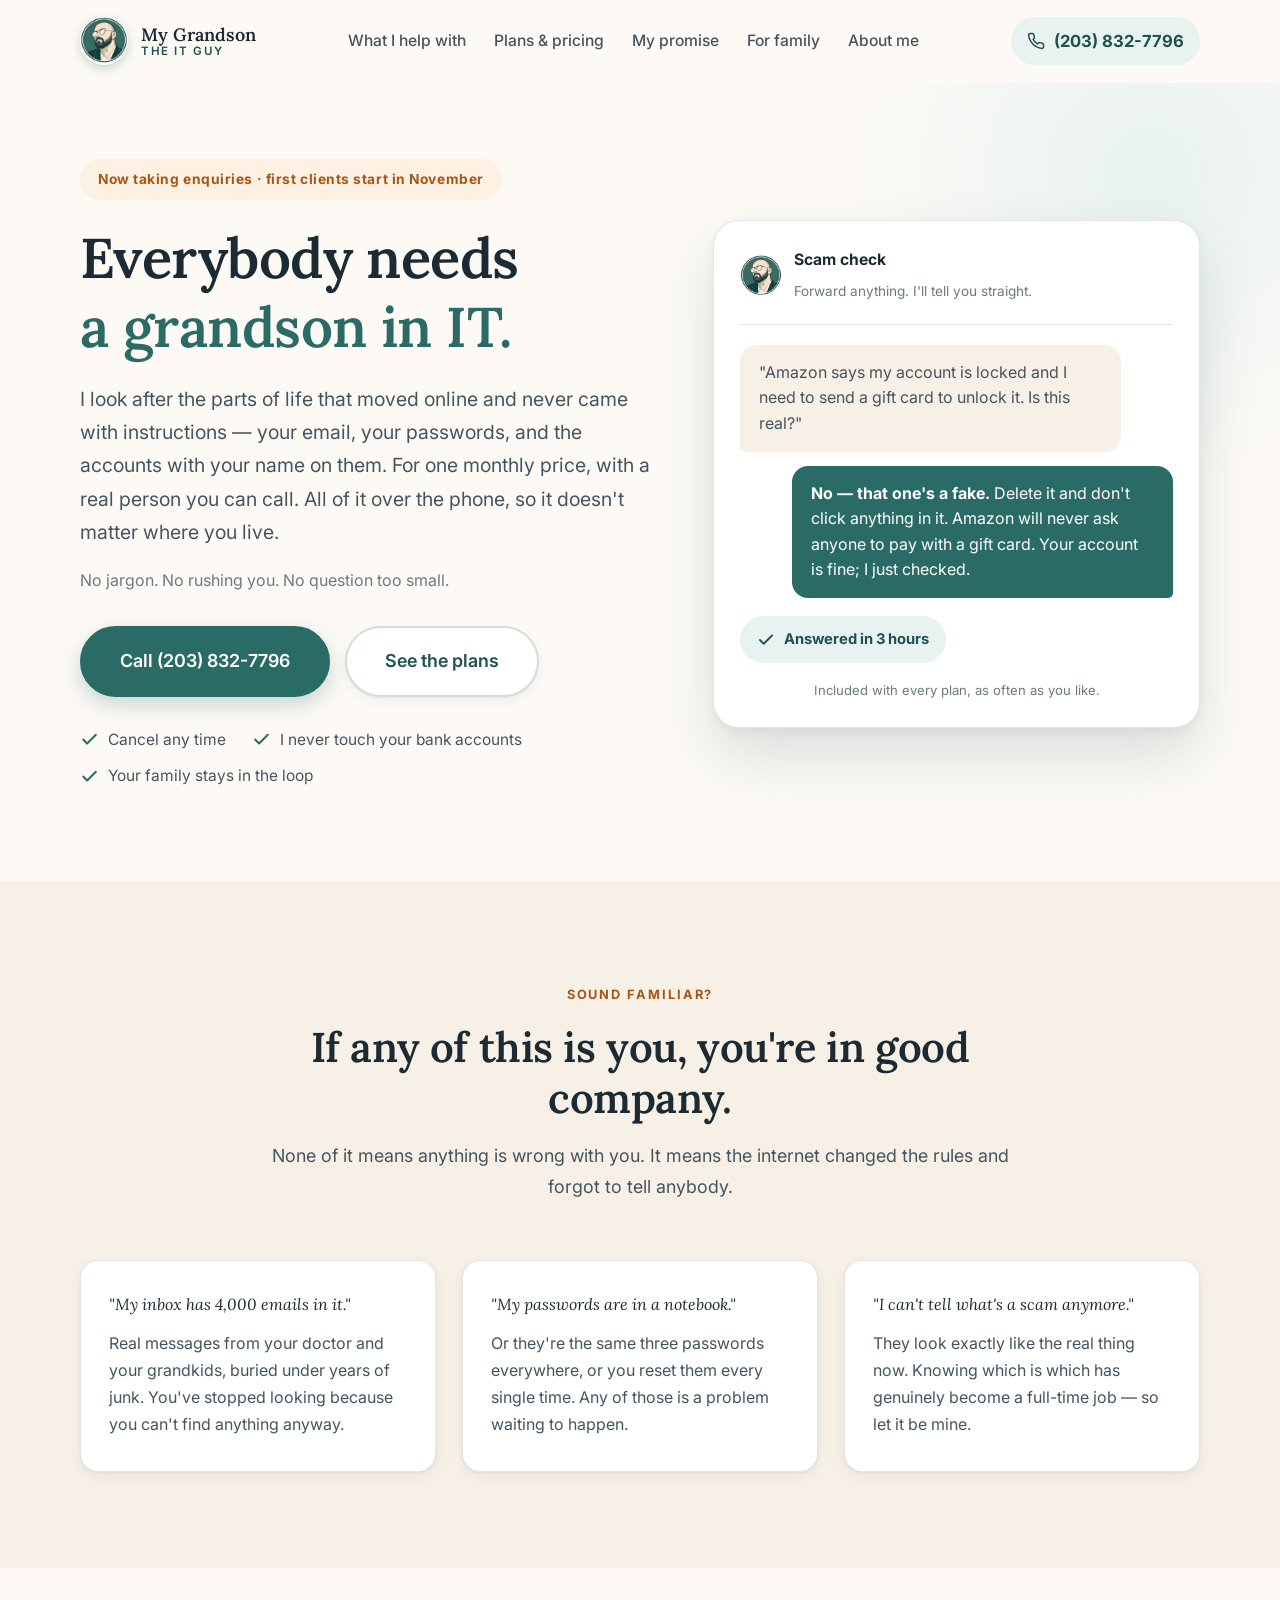
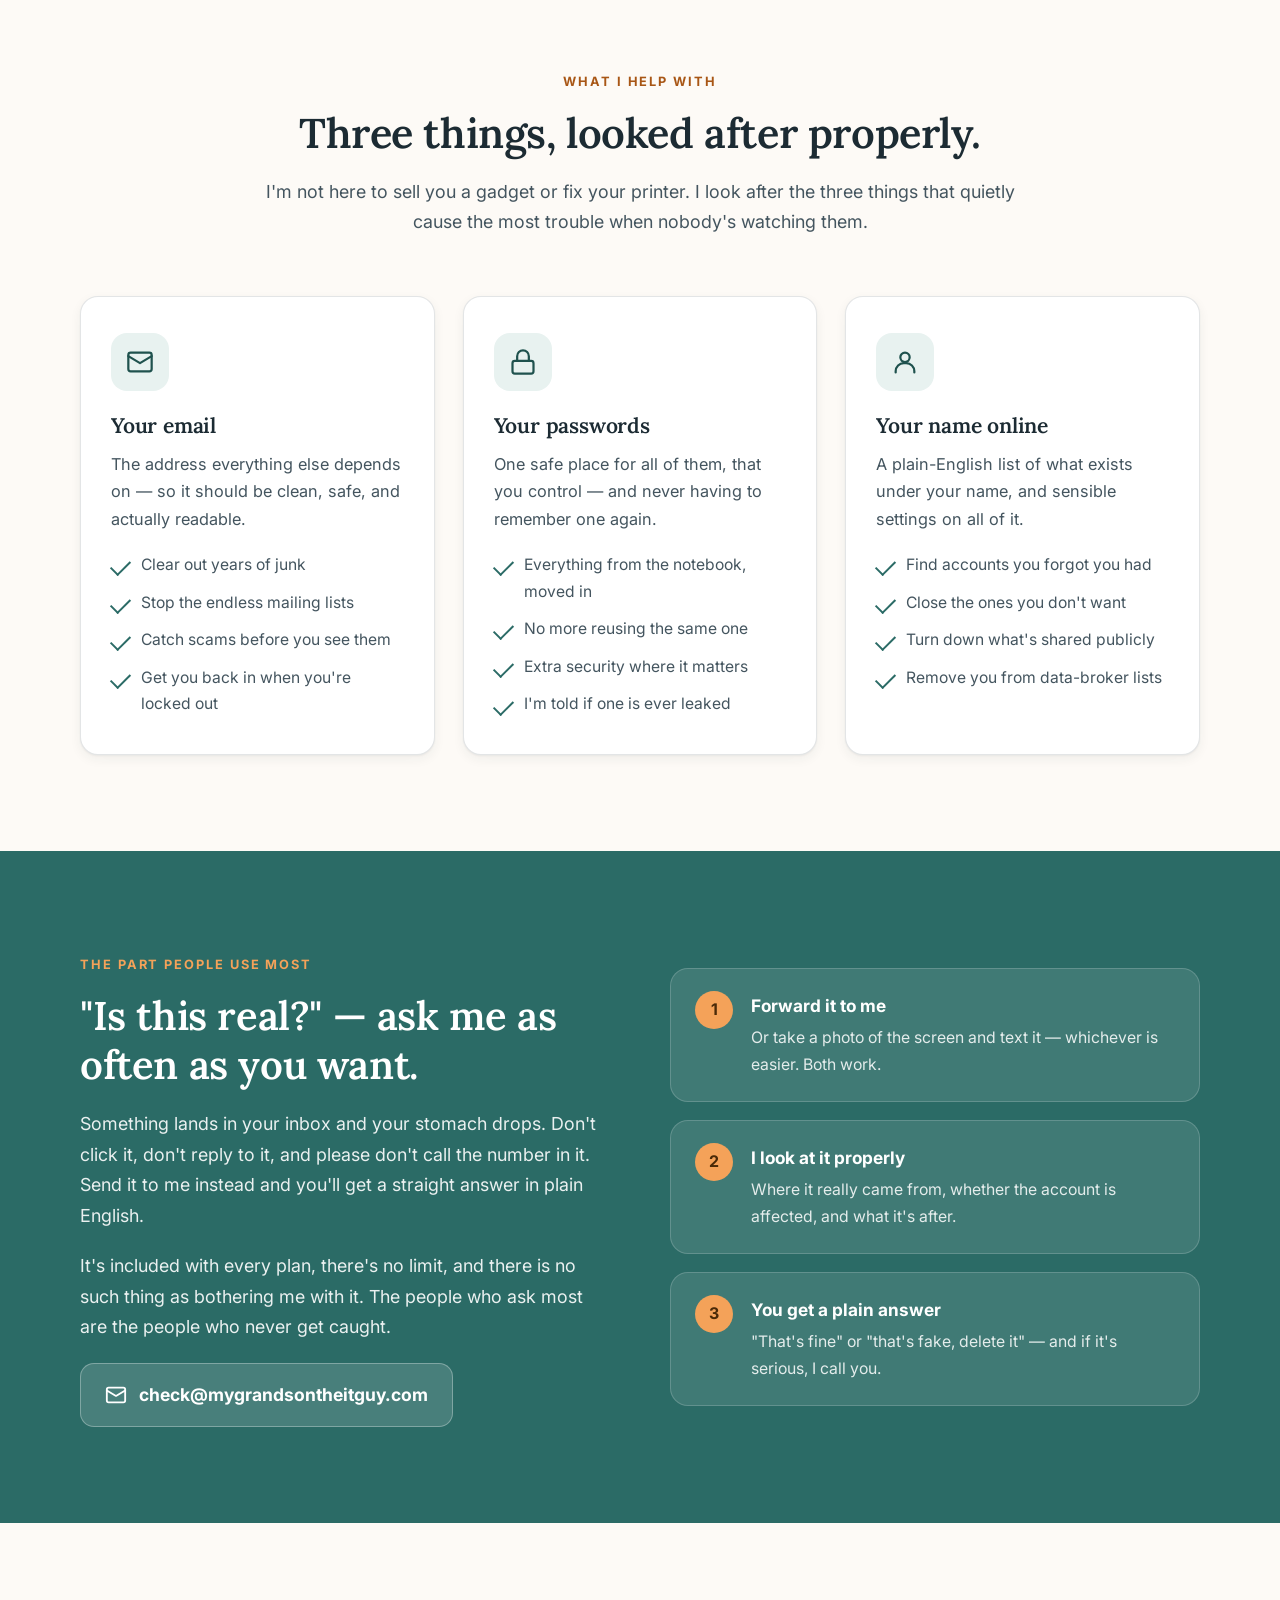
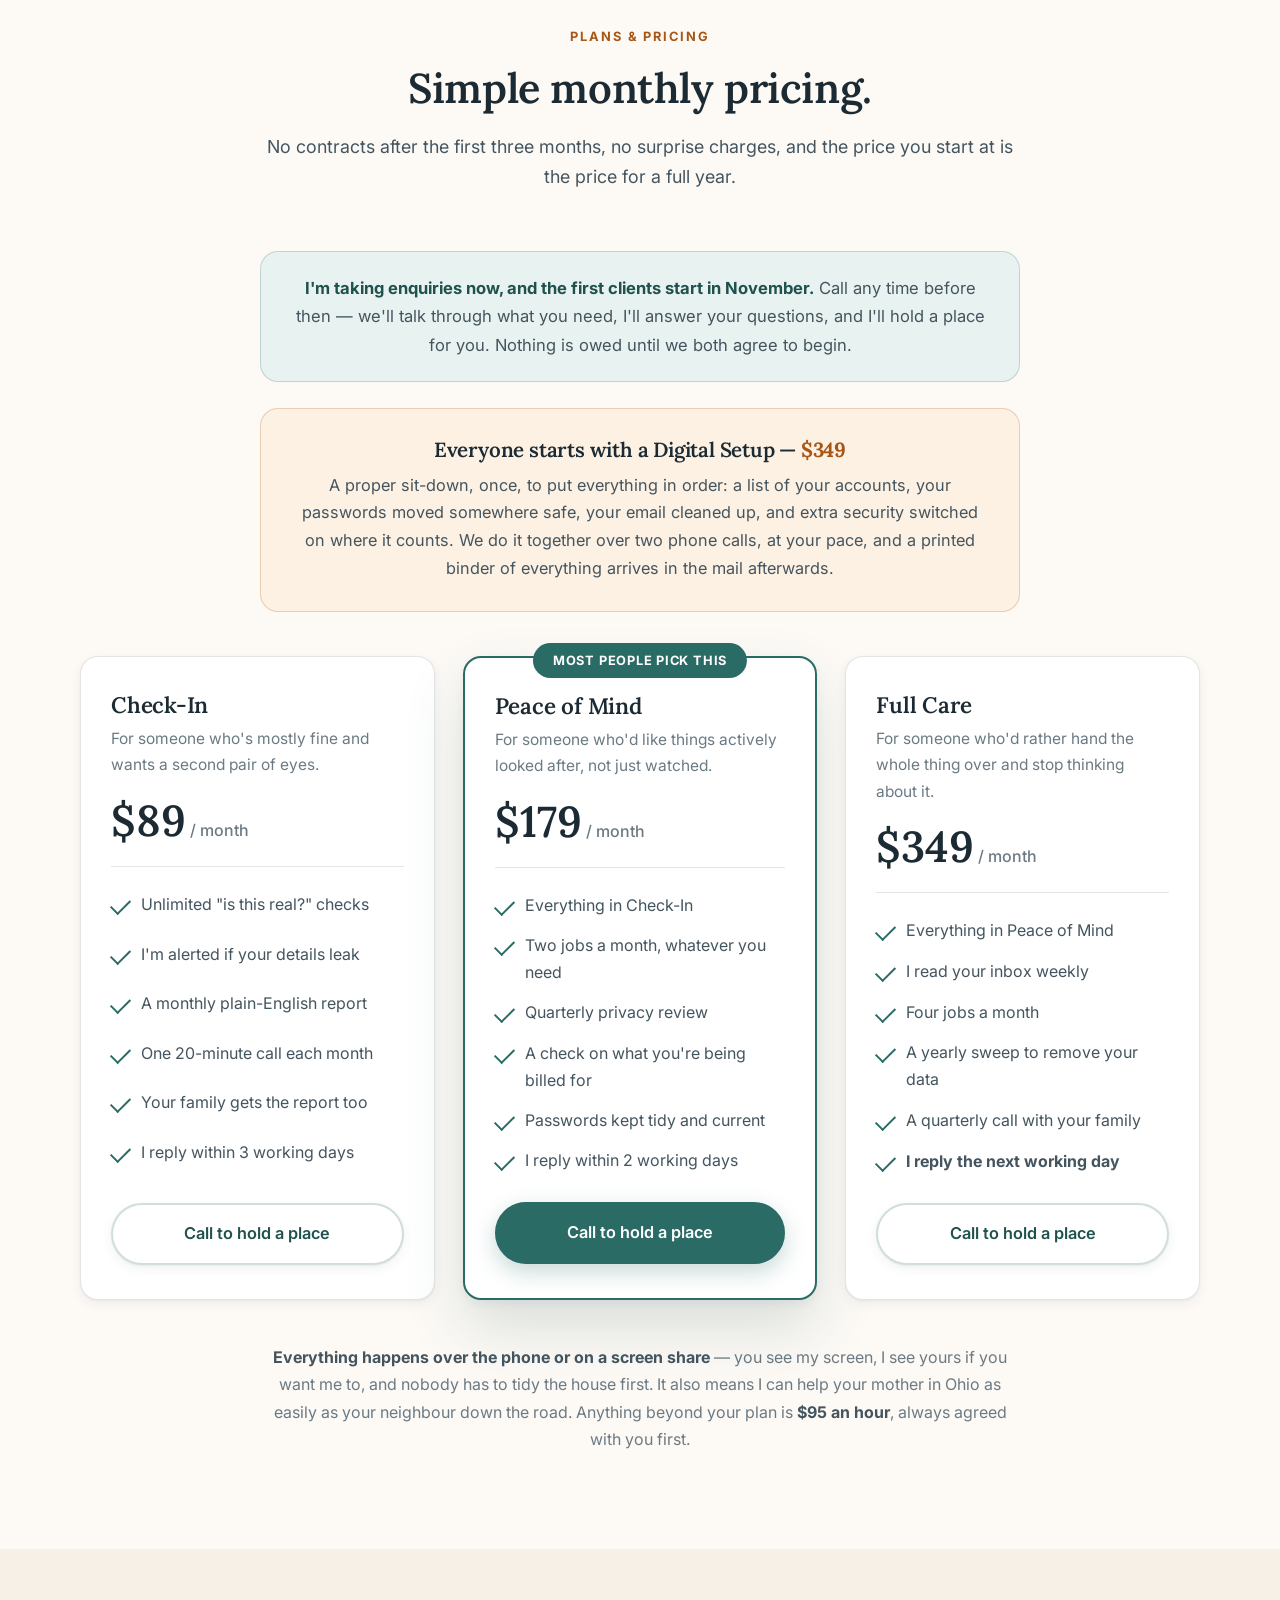
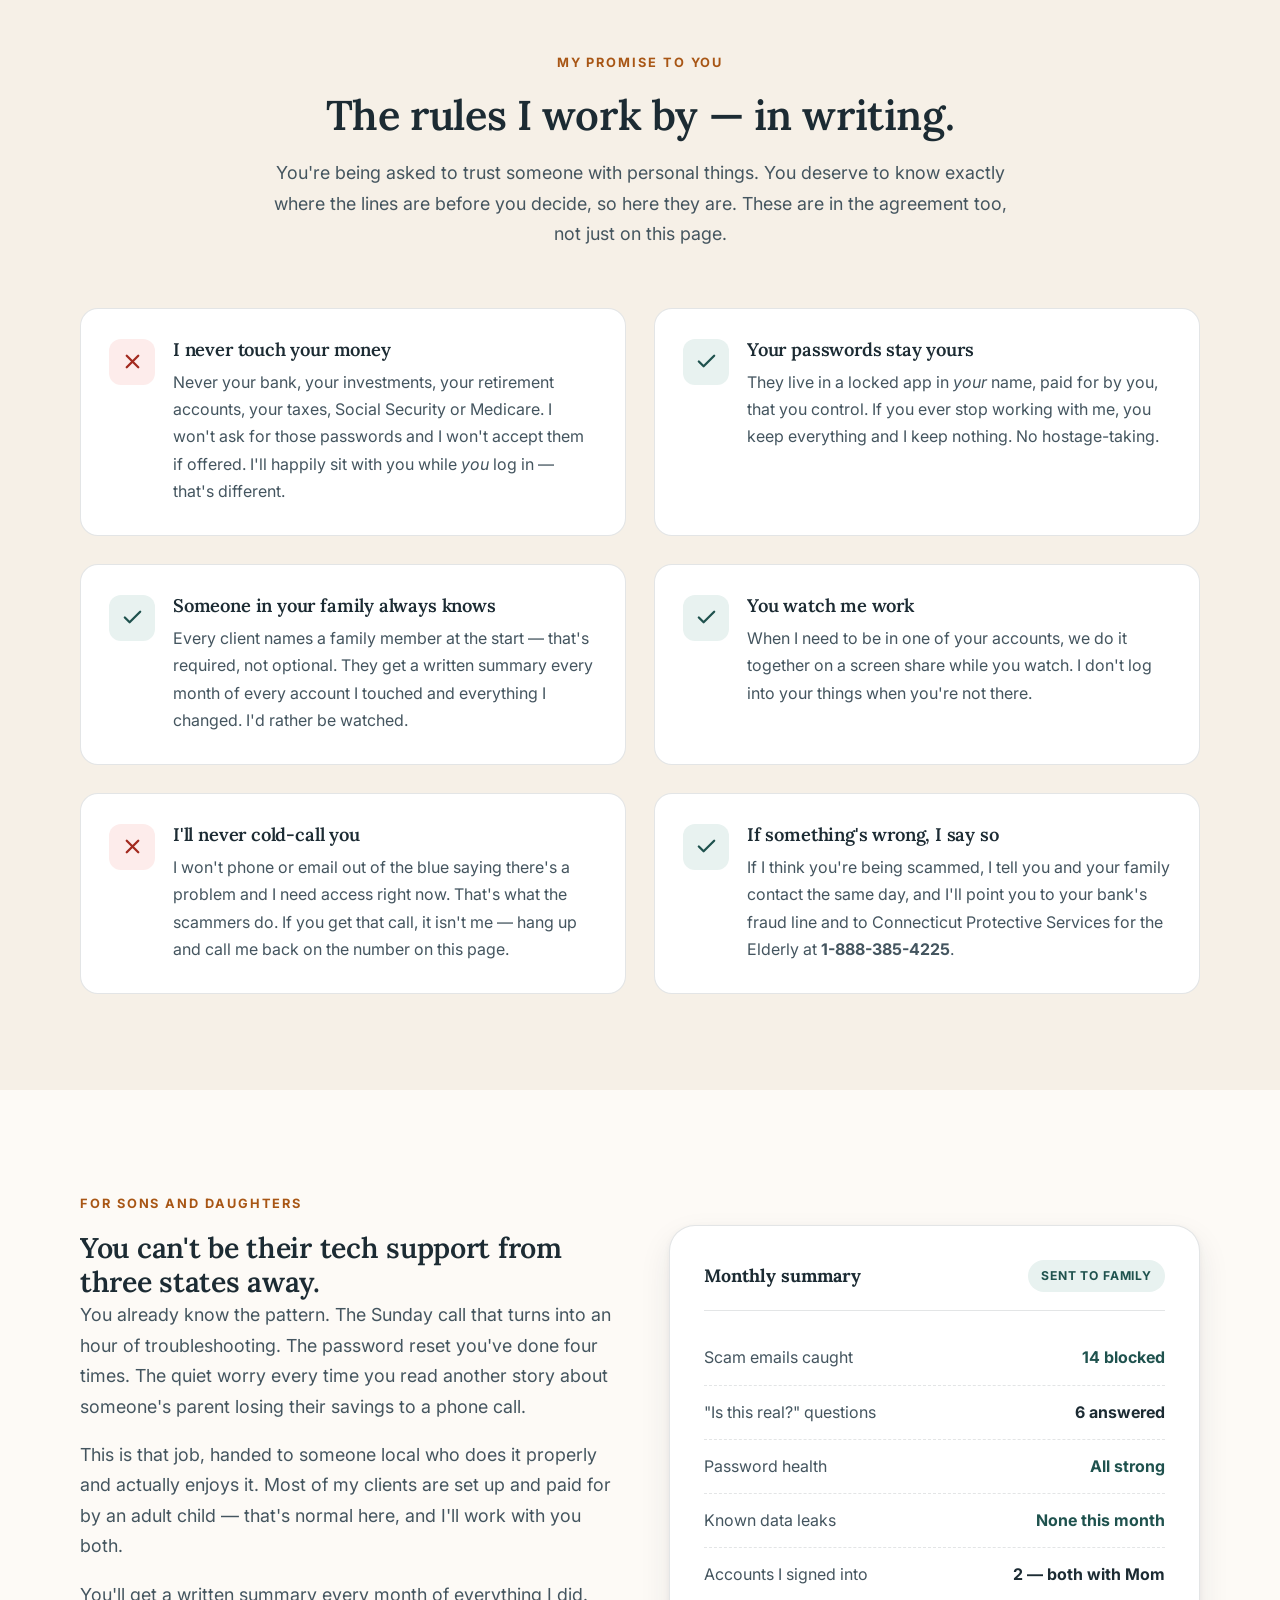
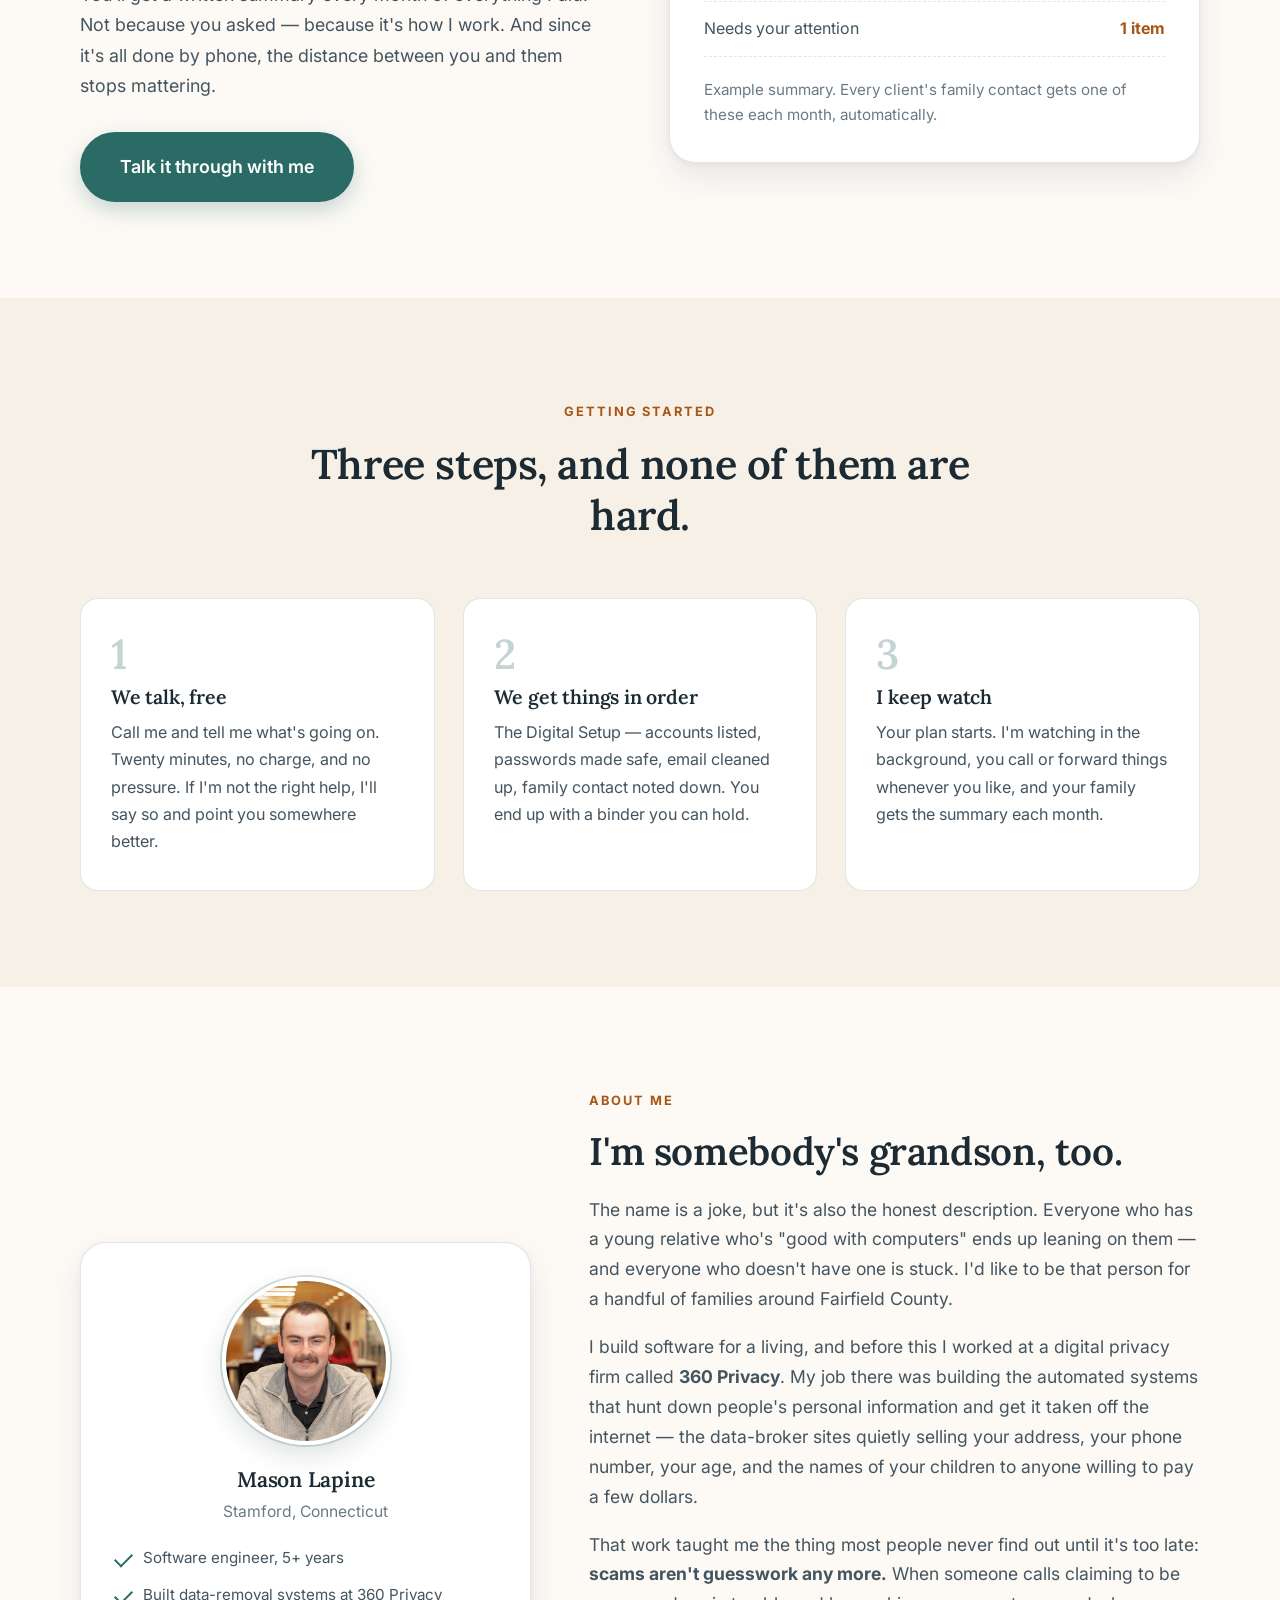
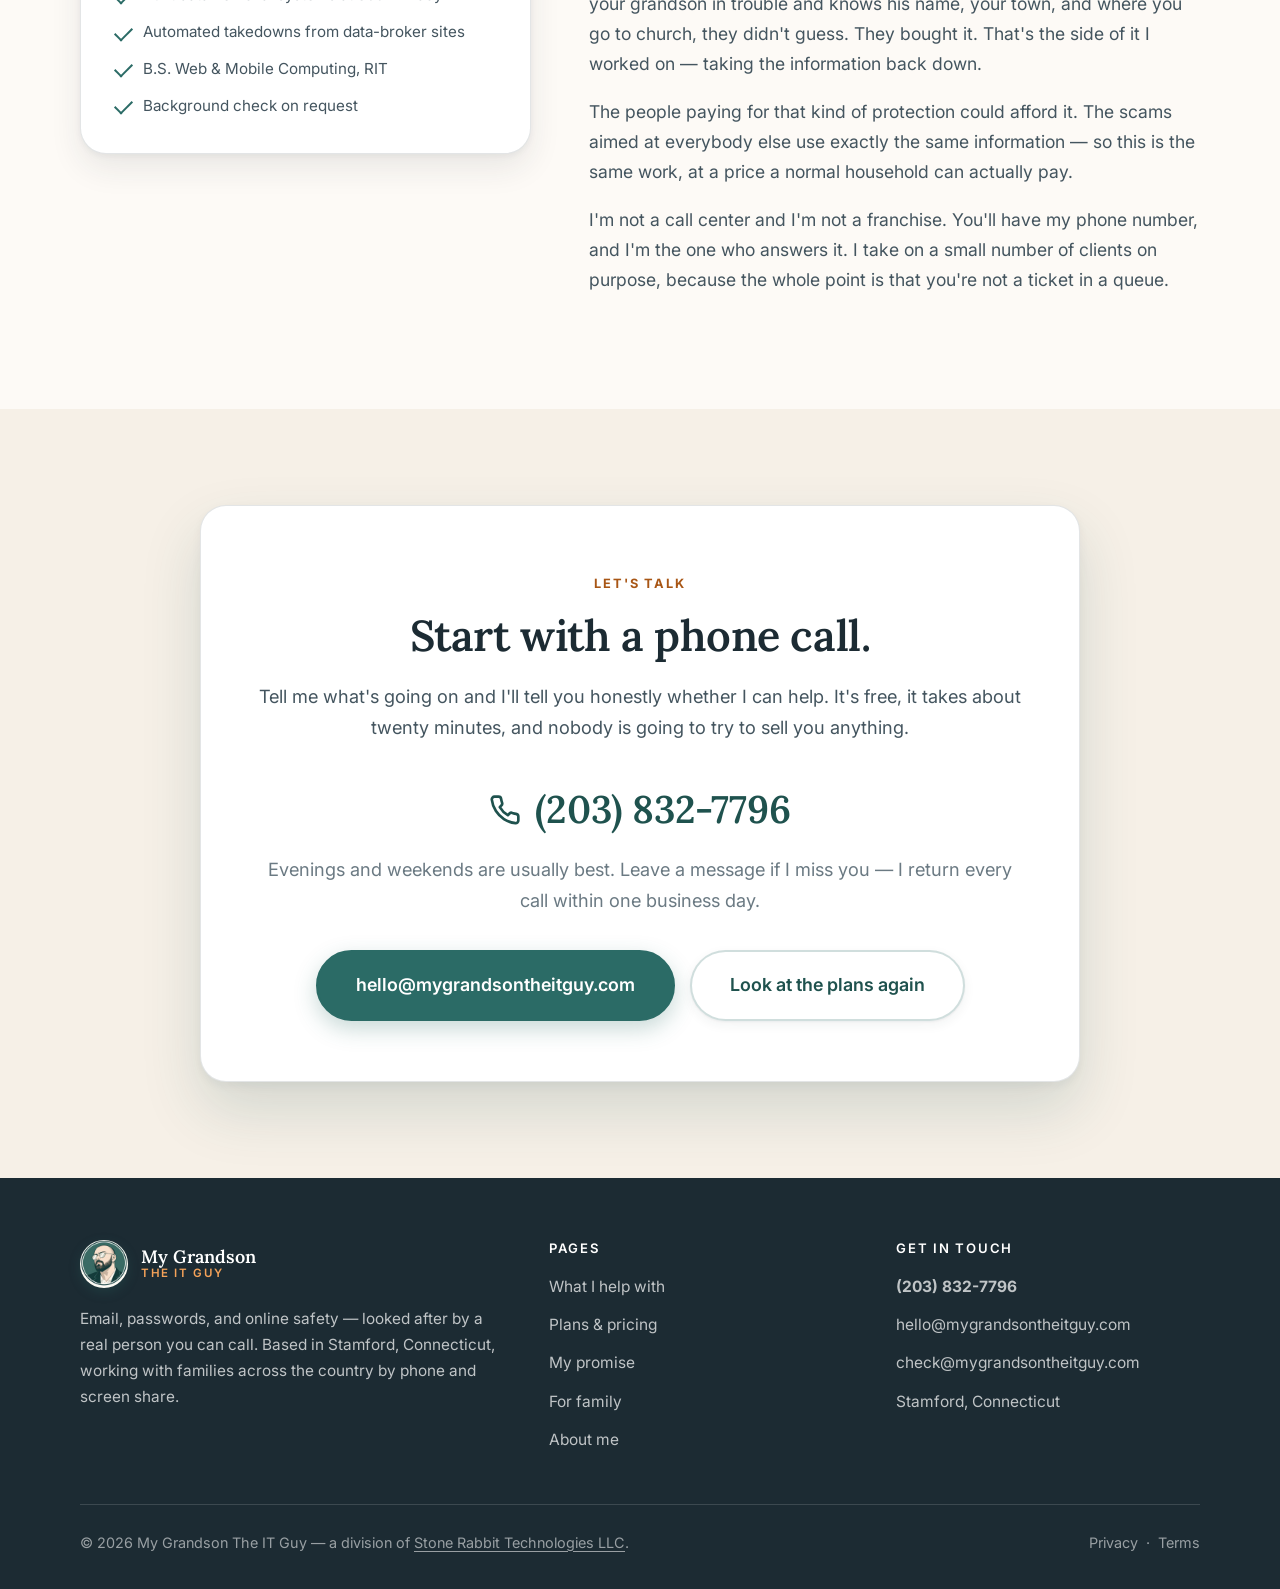
==== commit 5cb6209d: "Use the logo for the scam-check avatar too Last remaining ML monogram, in the hero mock-up. The exch" ====
--- a/index.html
+++ b/index.html
@@ -120,7 +120,7 @@
         <div class="hero-visual">
           <div class="chat">
             <div class="chat-head">
-              <span class="chat-avatar" aria-hidden="true">ML</span>
+              <img src="assets/logo-sm.jpg" alt="" class="chat-avatar" width="128" height="128" />
               <div>
                 <strong>Scam check</strong>
                 <span>Forward anything. I'll tell you straight.</span>
--- a/css/styles.css
+++ b/css/styles.css
@@ -258,10 +258,8 @@
   border-bottom: 1px solid var(--line);
 }
 .chat-avatar {
-  width: 40px; height: 40px; border-radius: 50%; flex: none;
-  background: var(--teal); color: #fff;
-  display: grid; place-items: center;
-  font-weight: 700; font-size: .92rem; font-family: var(--font-sans);
+  width: 42px; height: 42px; border-radius: 50%; flex: none;
+  object-fit: cover; background: var(--teal);
 }
 .chat-head strong { display: block; color: var(--ink); font-size: .98rem; }
 .chat-head span { font-size: .85rem; color: var(--ink-3); }
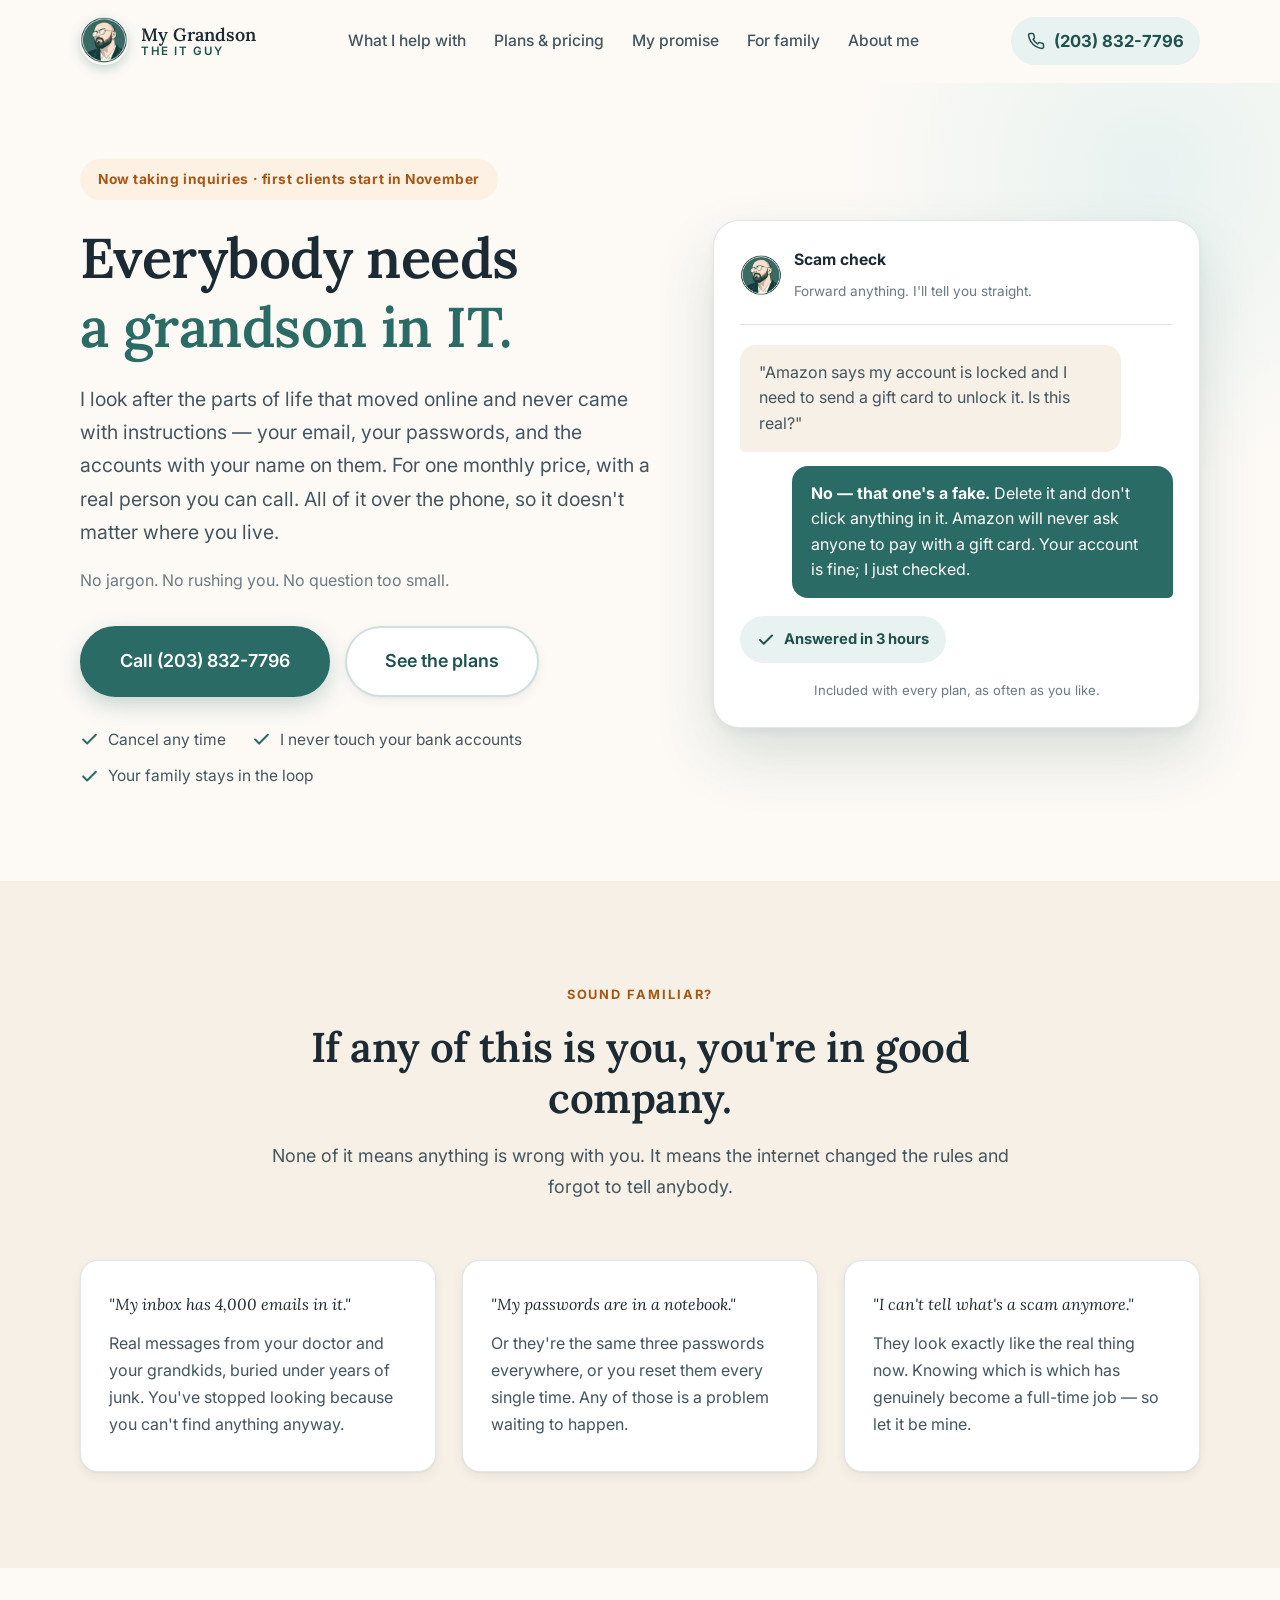
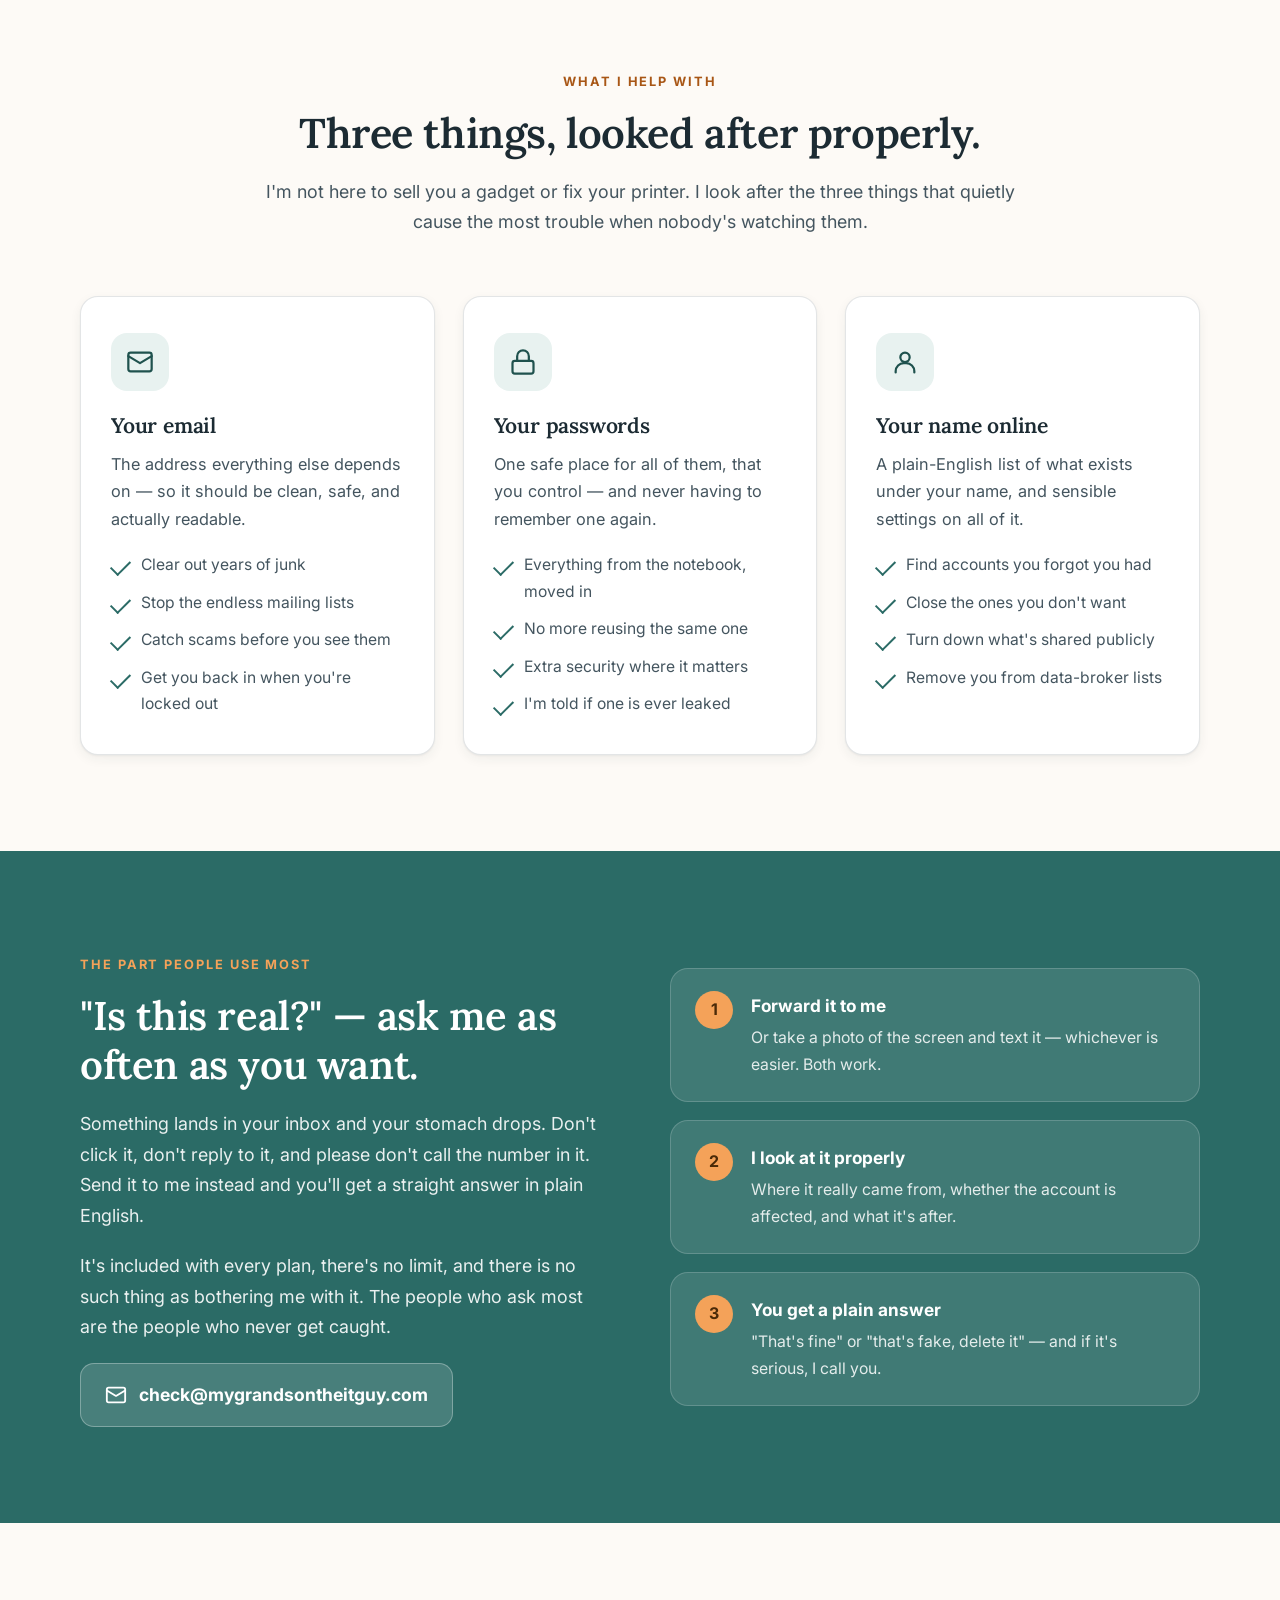
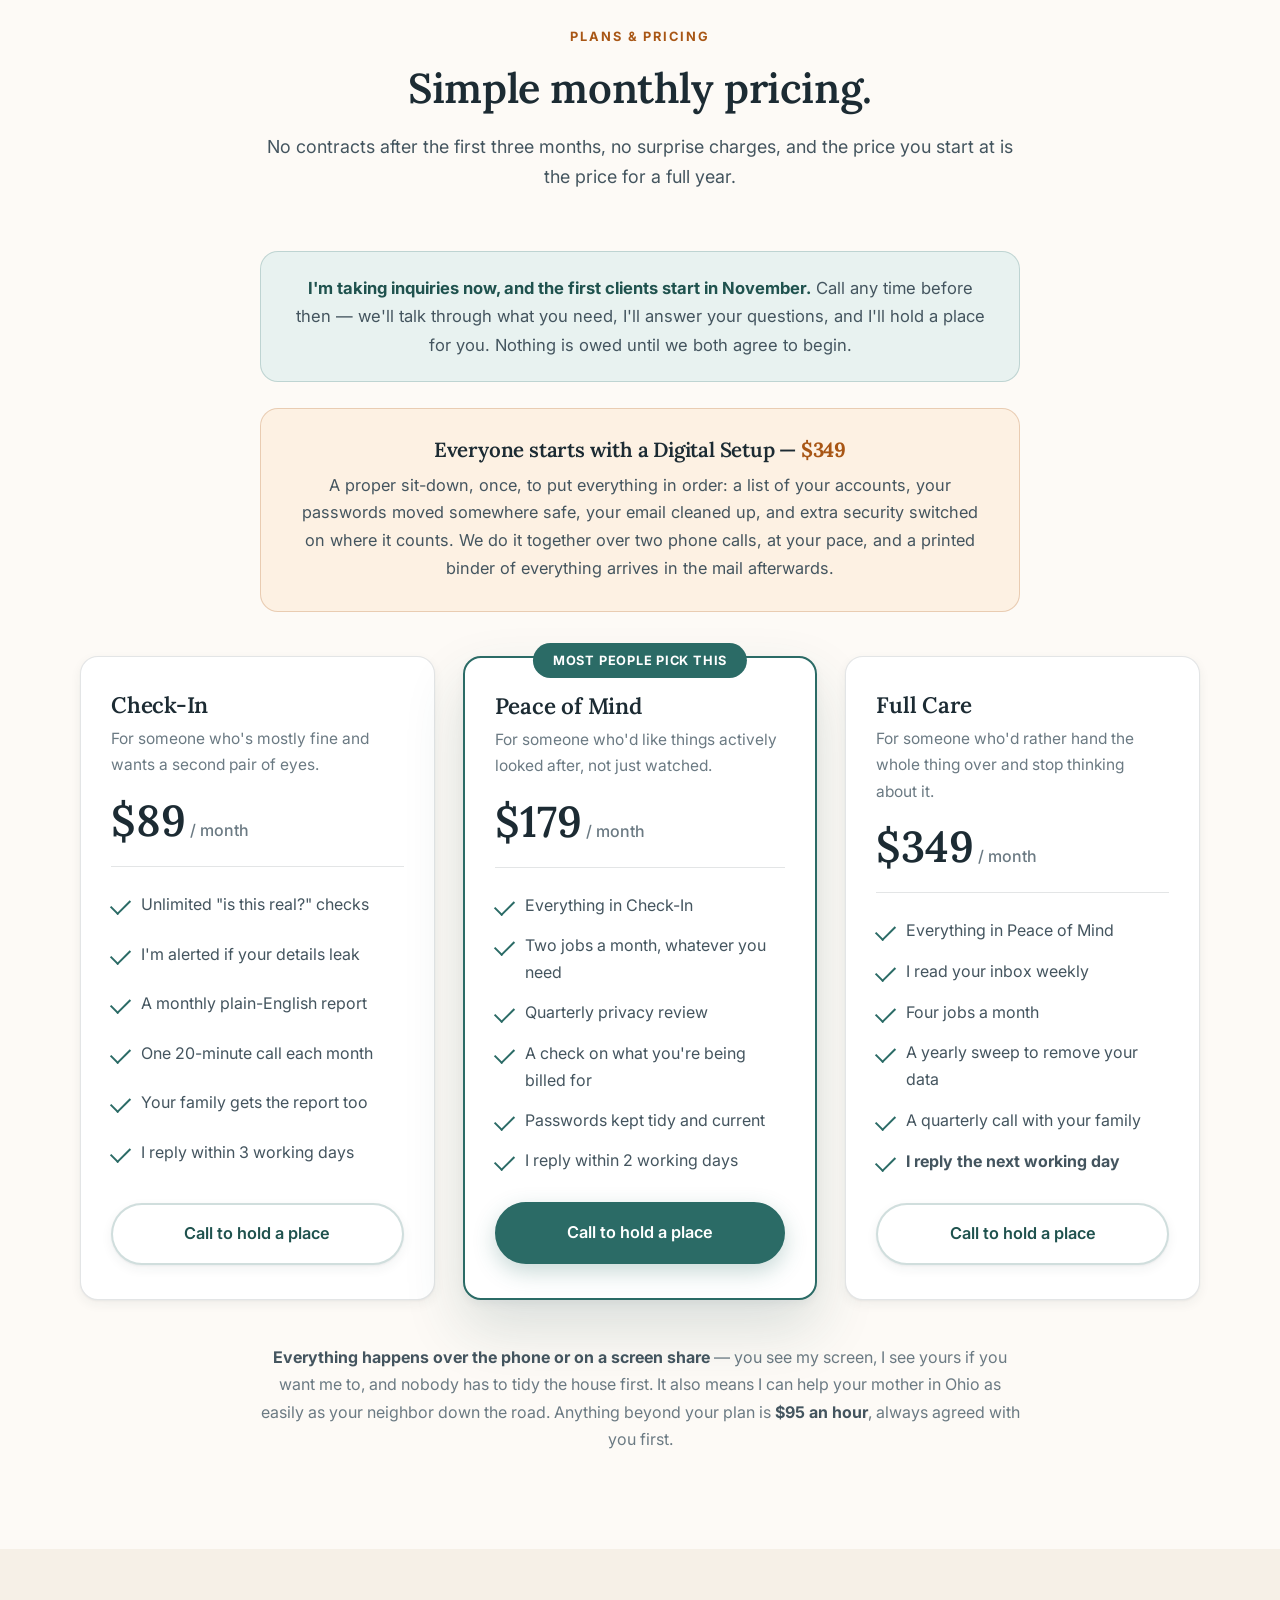
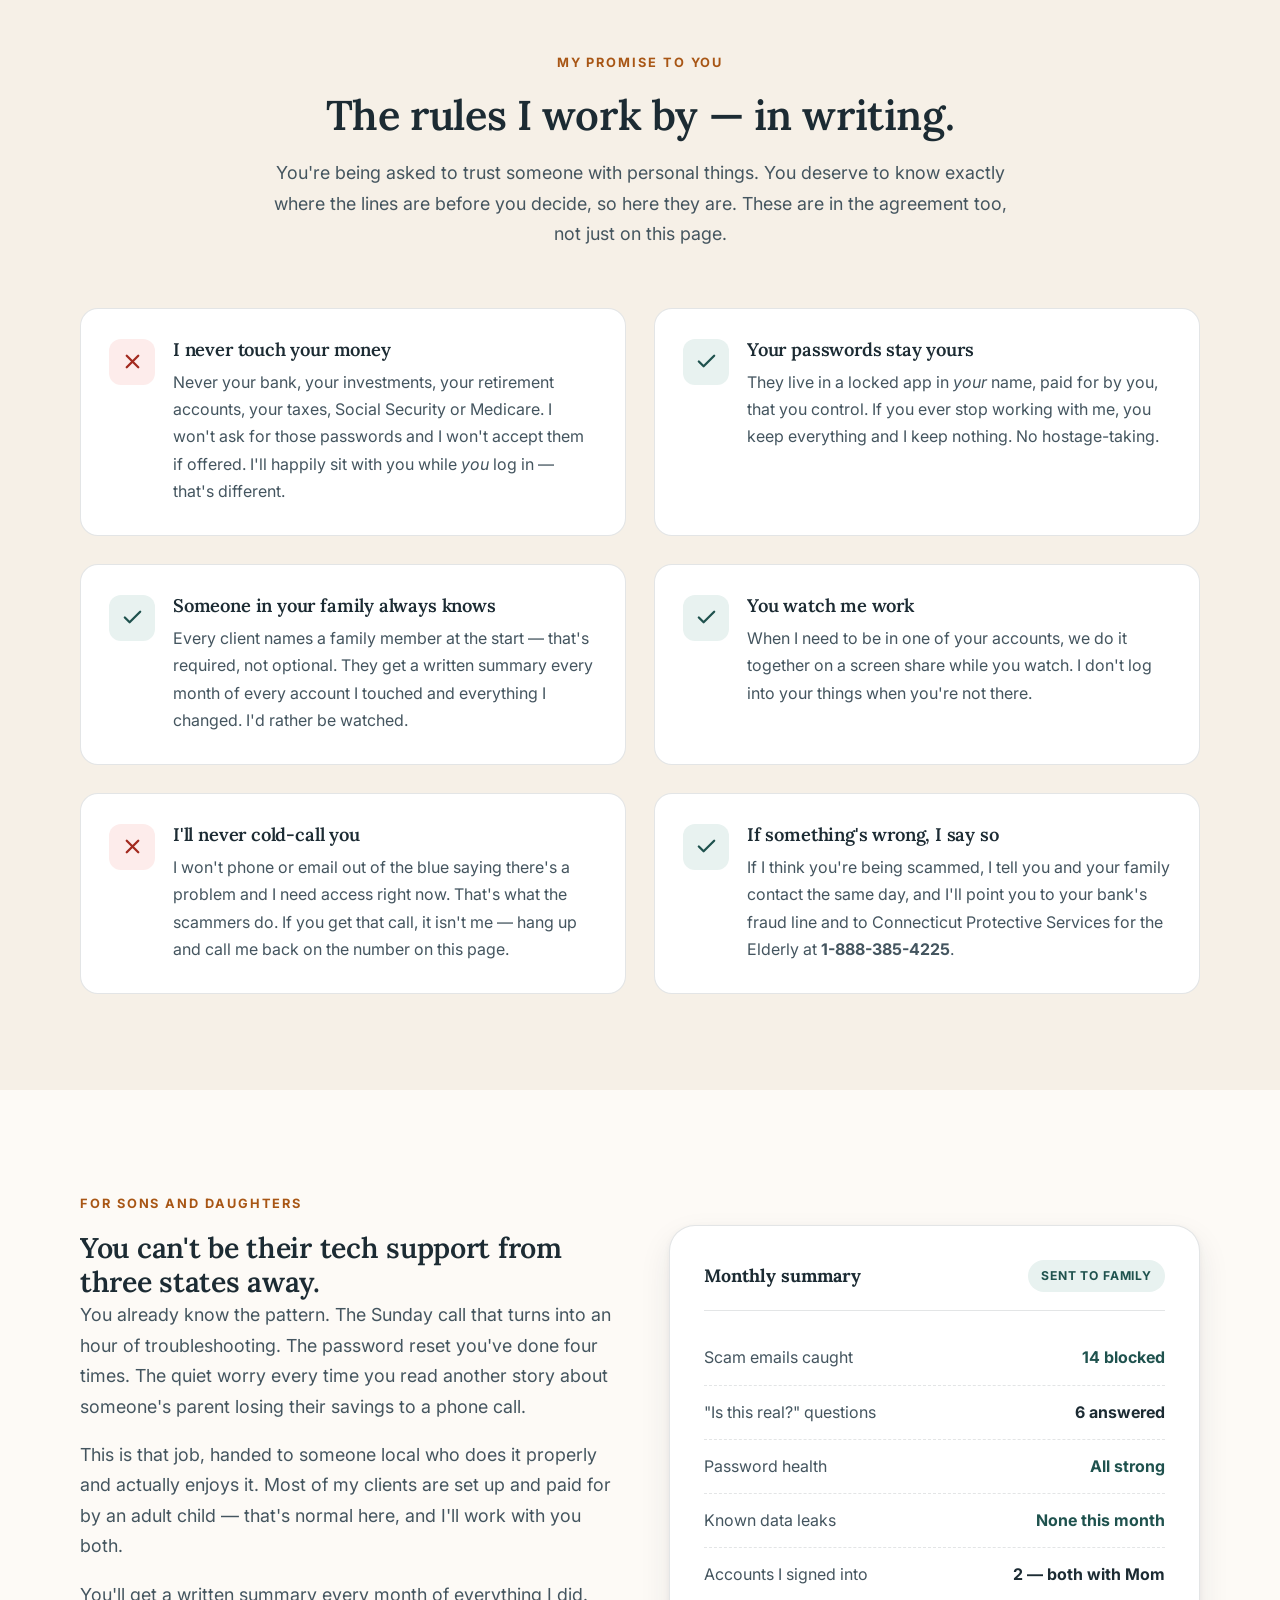
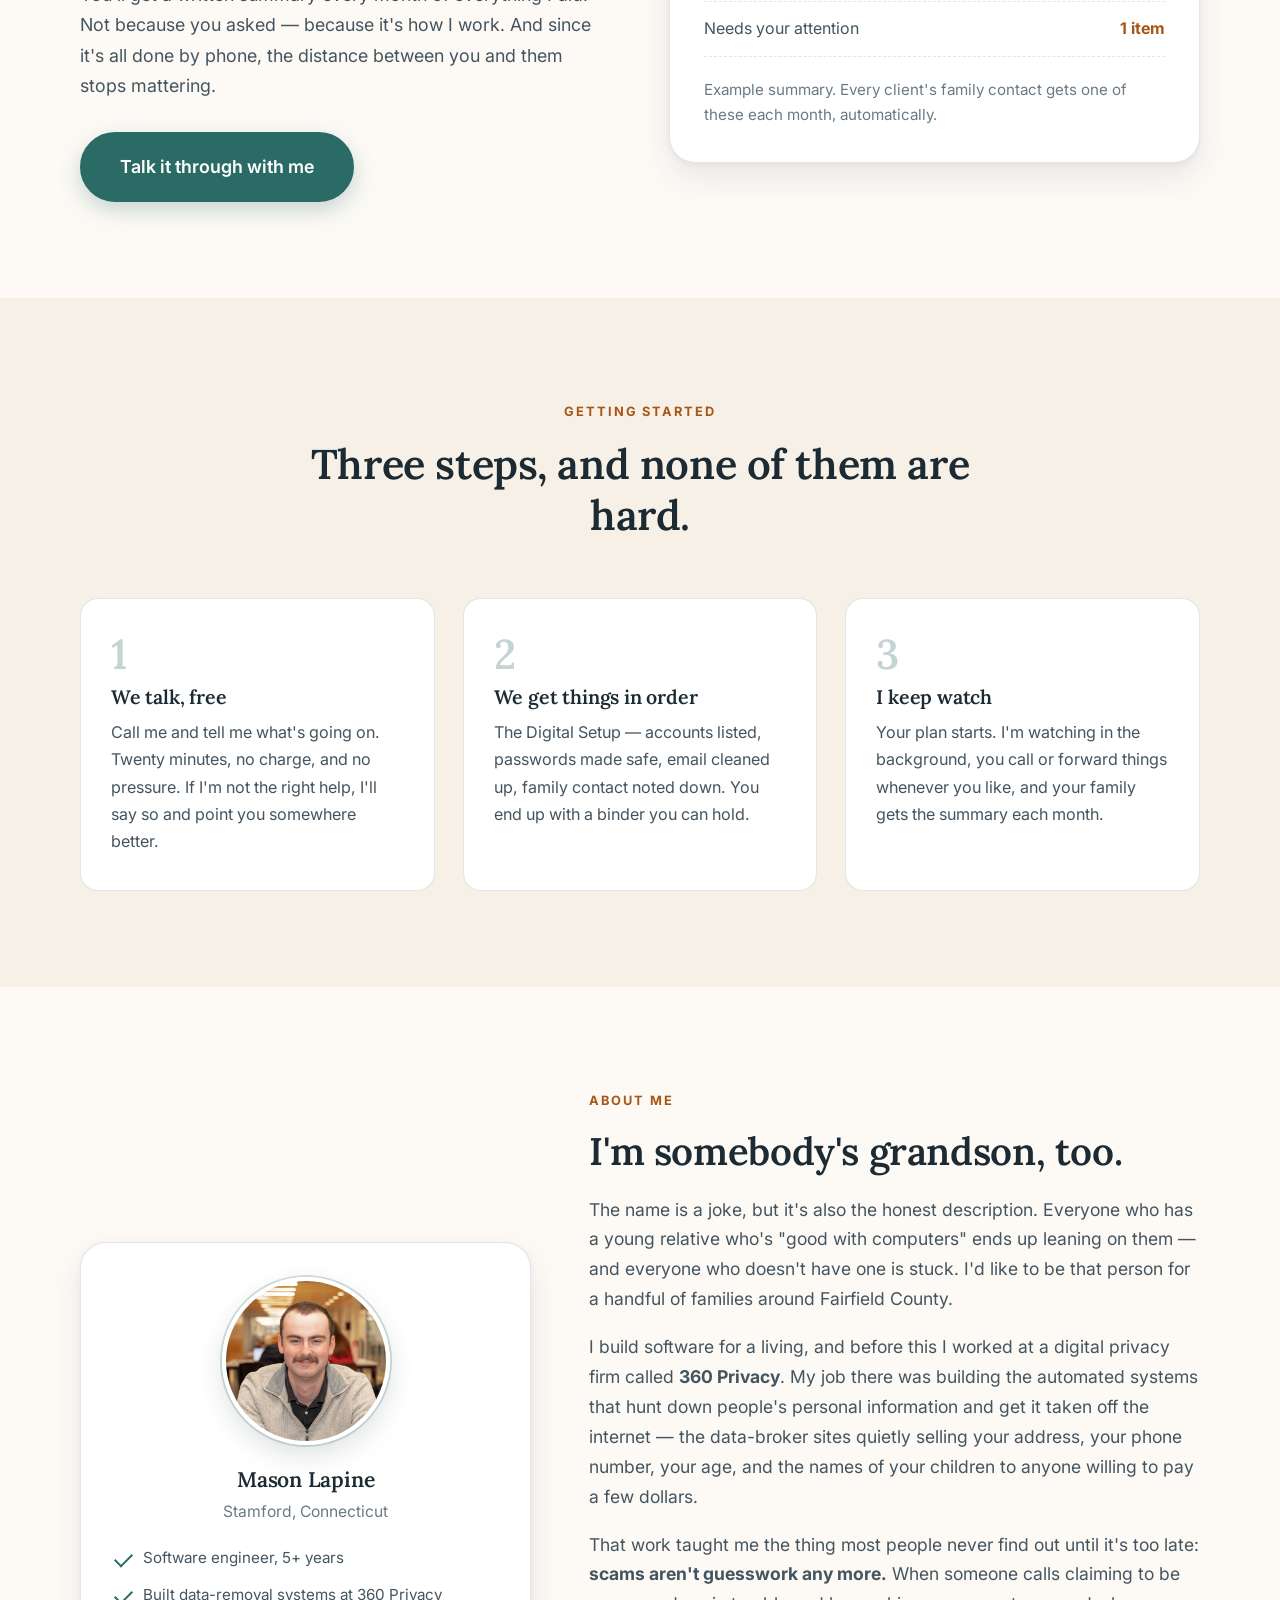
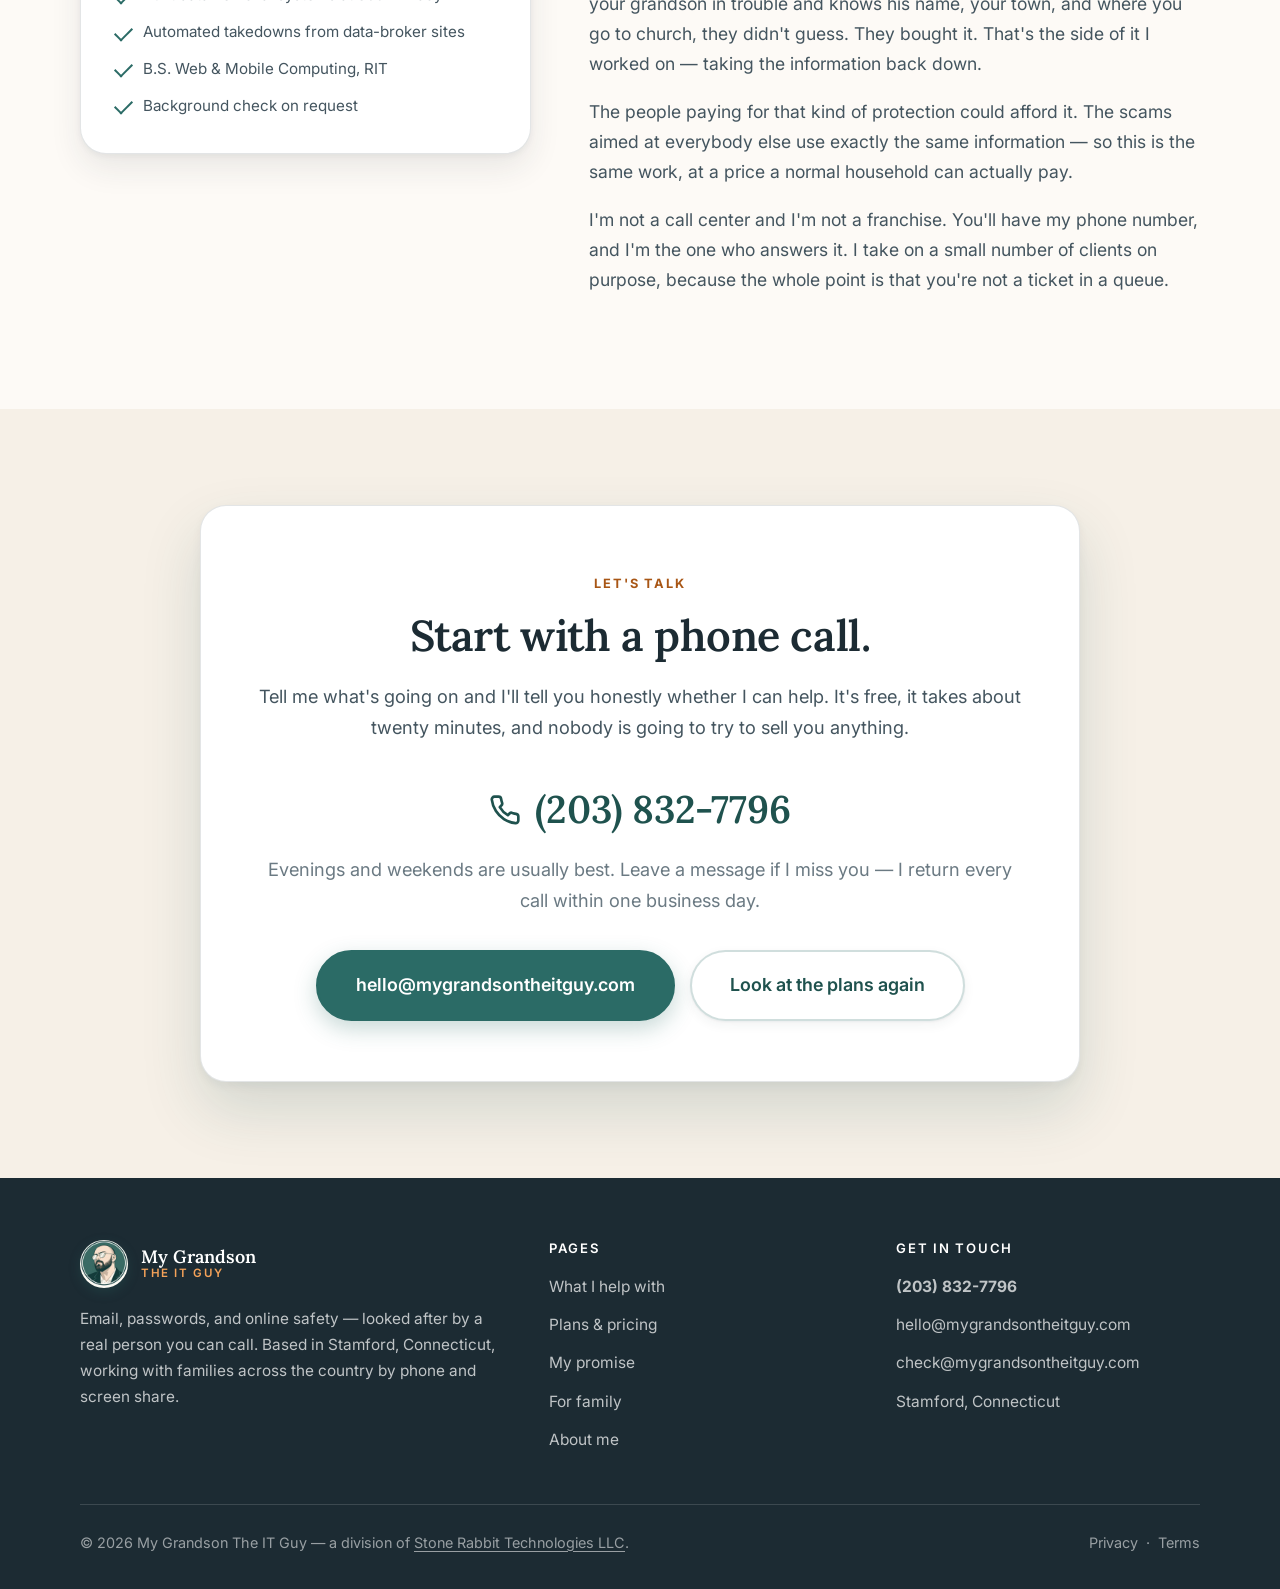
==== commit 069c4594: "Use American spelling throughout enquiries -> inquiries, neighbour -> neighbor, anonymised -> anonym" ====
--- a/index.html
+++ b/index.html
@@ -80,7 +80,7 @@
     <section class="hero" id="top">
       <div class="container hero-inner">
         <div class="hero-copy">
-          <span class="hero-eyebrow">Now taking enquiries &middot; first clients start in November</span>
+          <span class="hero-eyebrow">Now taking inquiries &middot; first clients start in November</span>
           <h1>
             Everybody needs<br />
             <span class="accent">a grandson in IT.</span>
@@ -329,7 +329,7 @@
 
         <div class="plans-notice reveal">
           <p>
-            <strong>I'm taking enquiries now, and the first clients start in
+            <strong>I'm taking inquiries now, and the first clients start in
             November.</strong> Call any time before then — we'll talk through
             what you need, I'll answer your questions, and I'll hold a place for
             you. Nothing is owed until we both agree to begin.
@@ -402,7 +402,7 @@
           <strong>Everything happens over the phone or on a screen share</strong> —
           you see my screen, I see yours if you want me to, and nobody has to tidy
           the house first. It also means I can help your mother in Ohio as easily
-          as your neighbour down the road. Anything beyond your plan is
+          as your neighbor down the road. Anything beyond your plan is
           <strong>$95 an hour</strong>, always agreed with you first.
         </p>
       </div>
